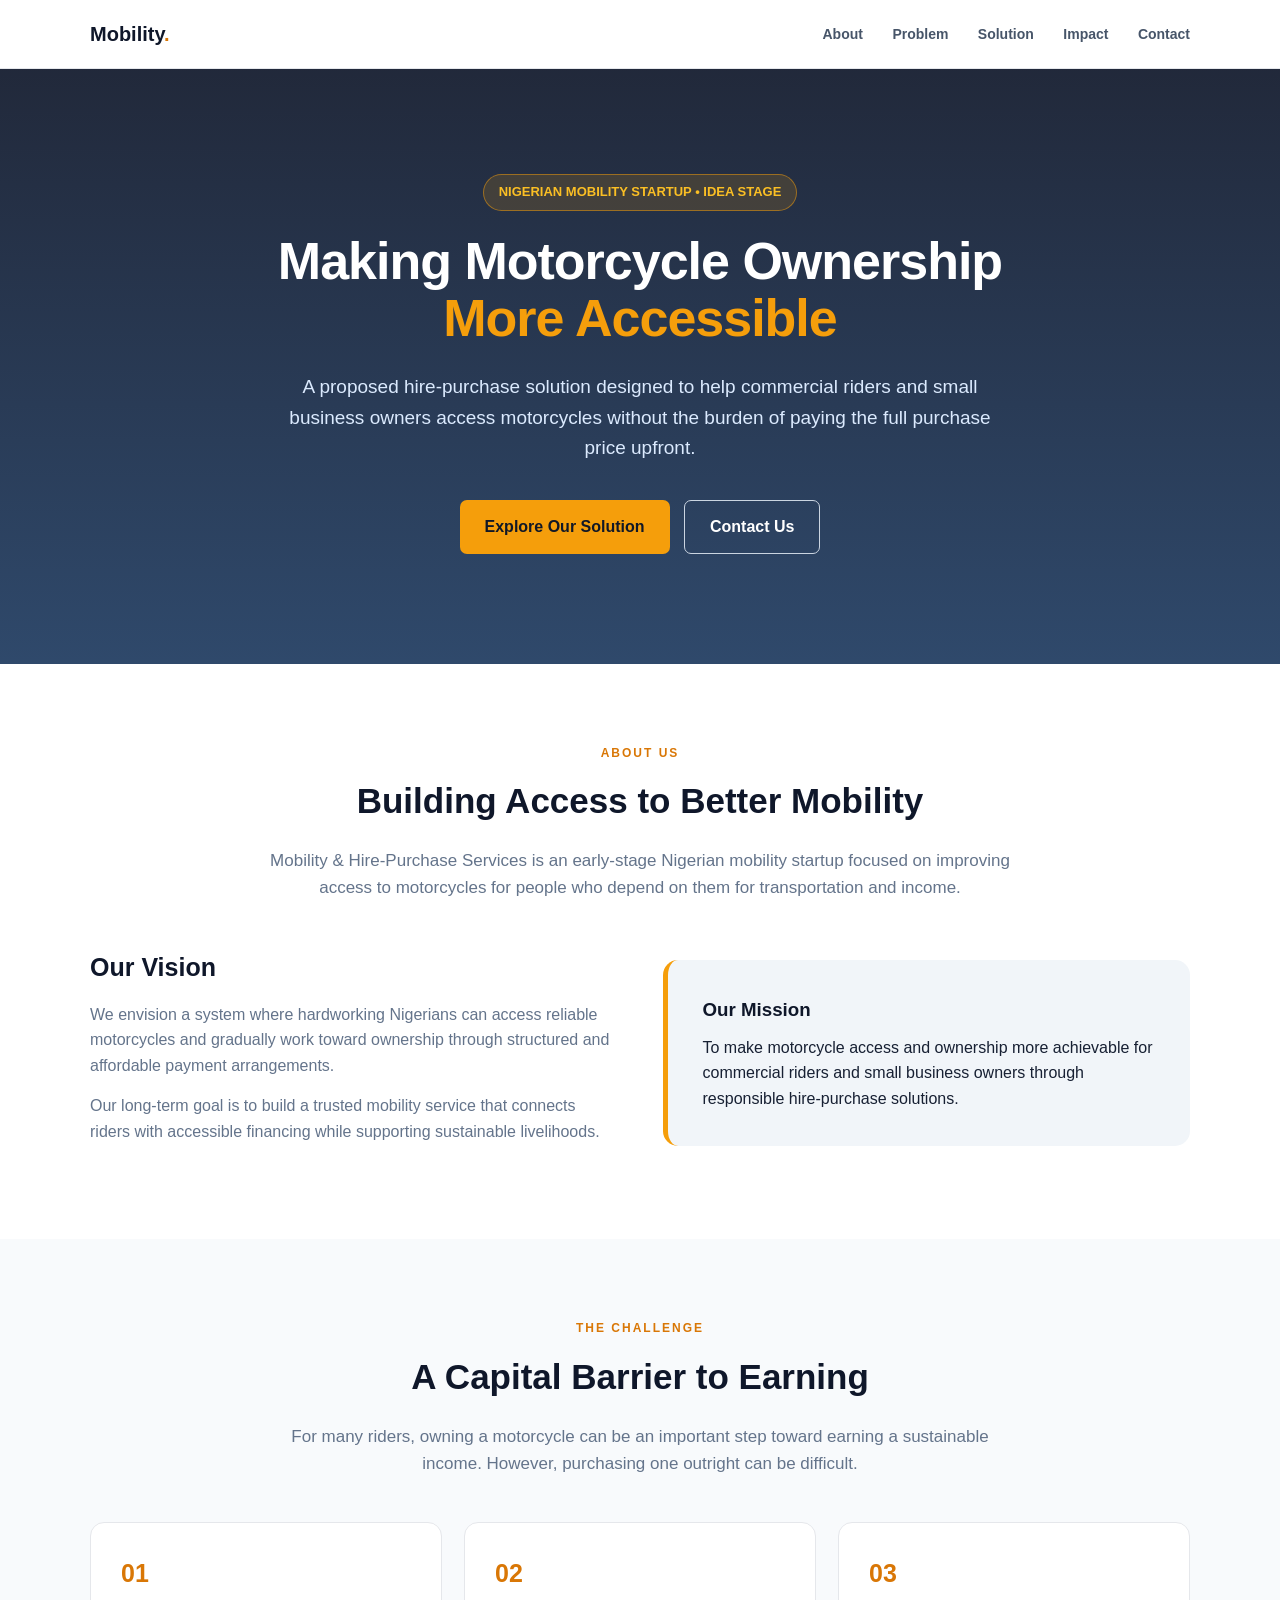
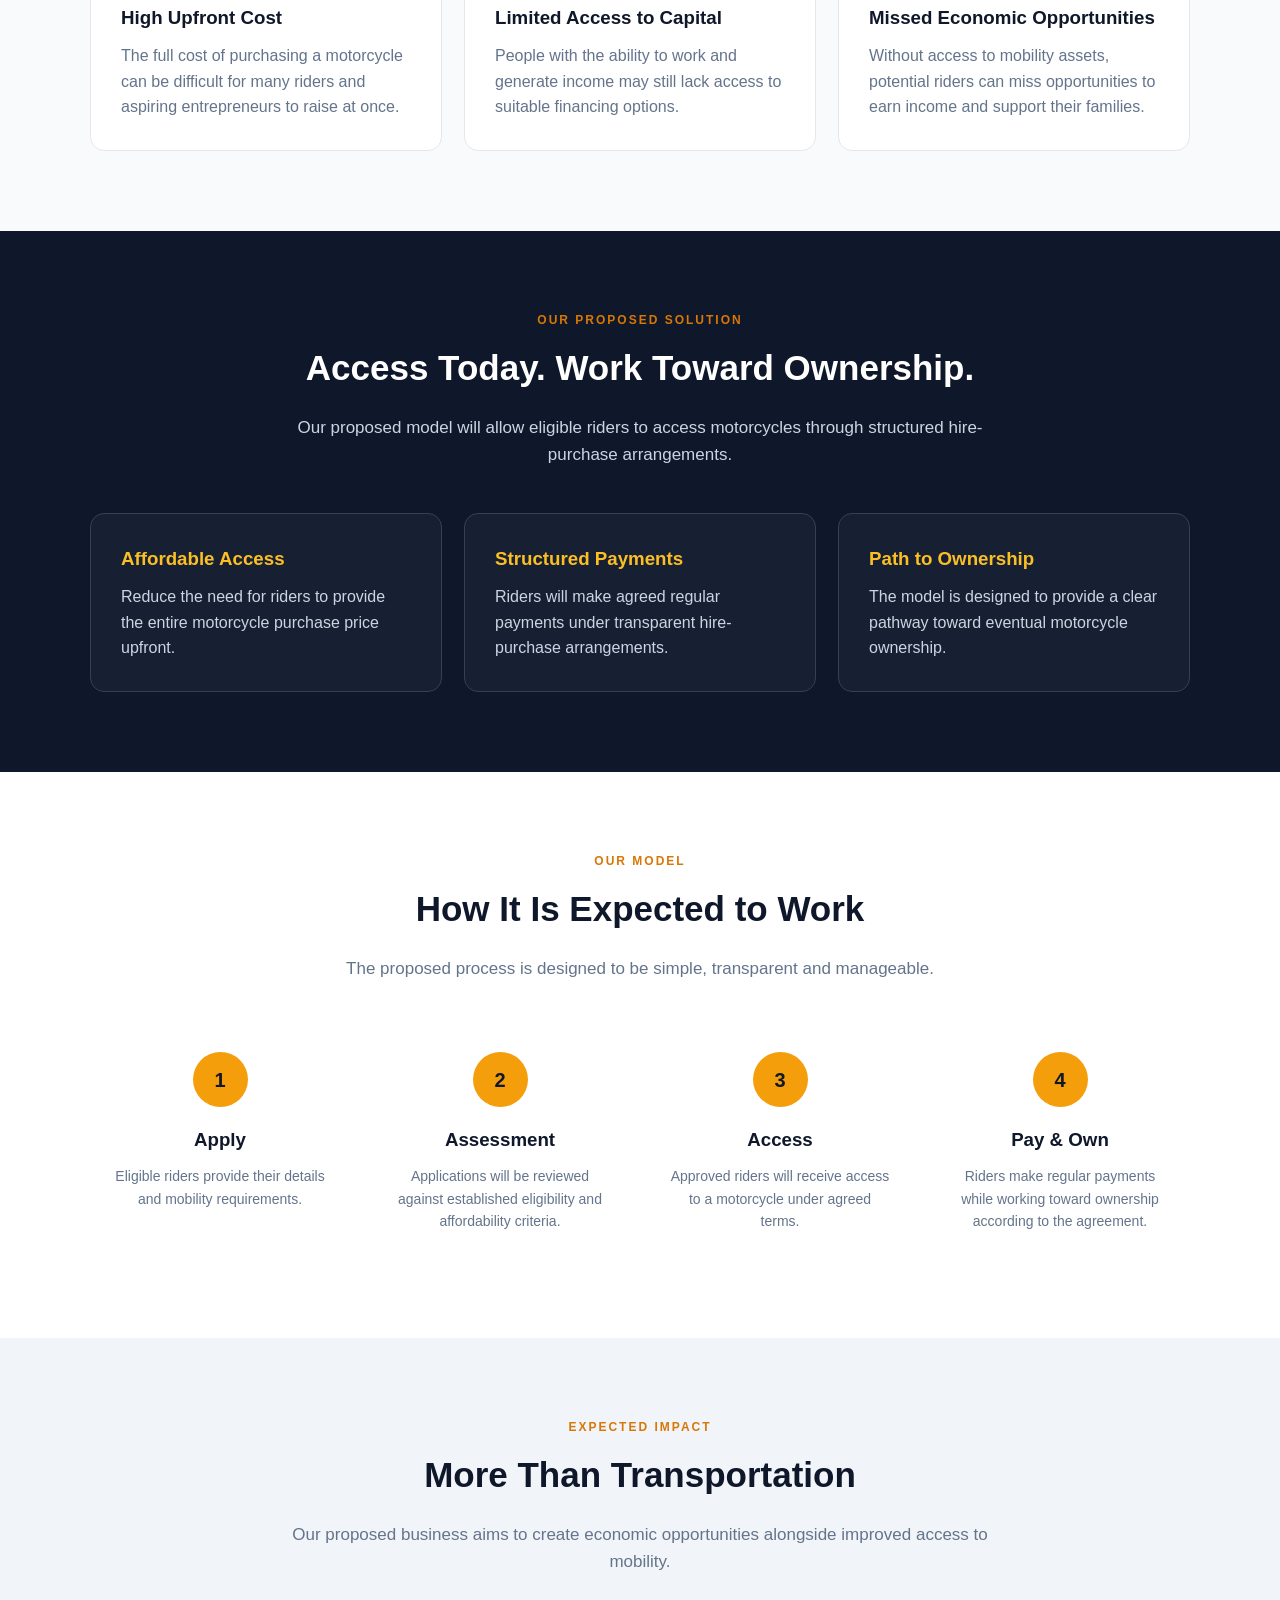
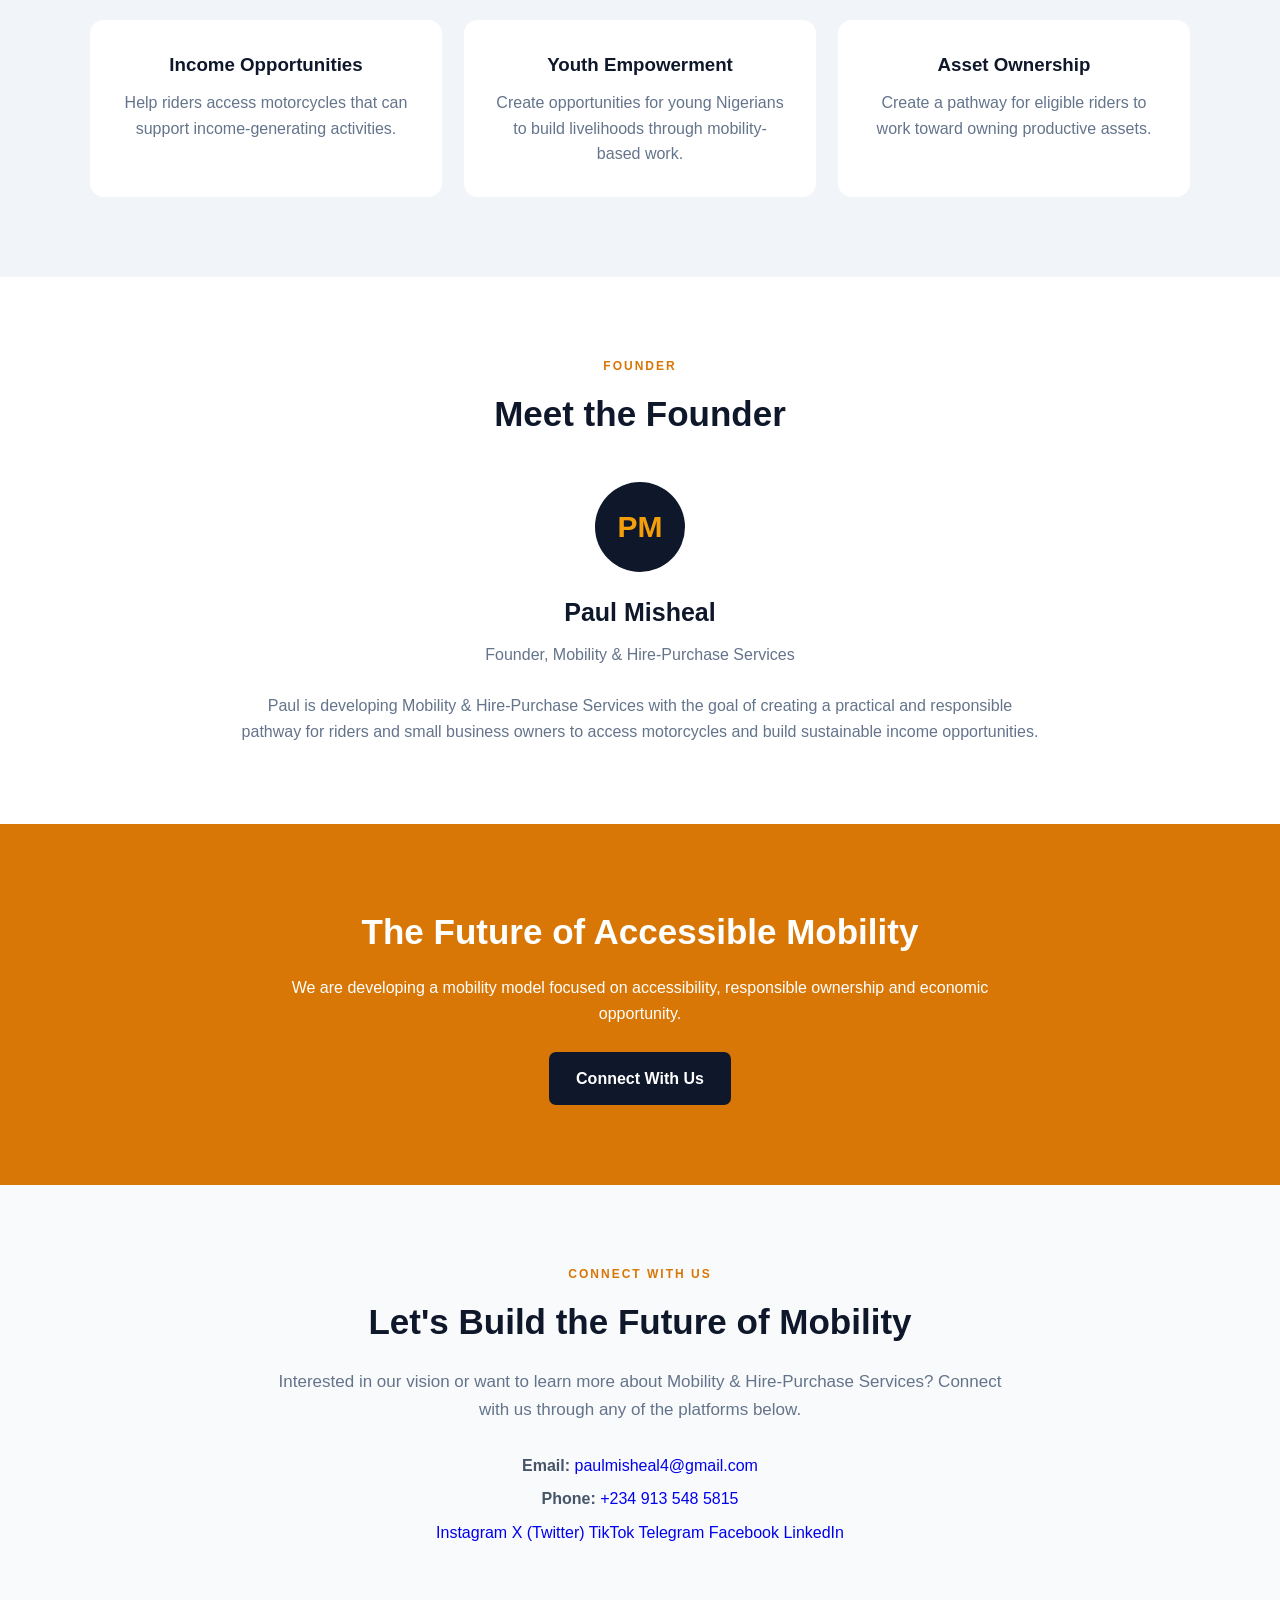
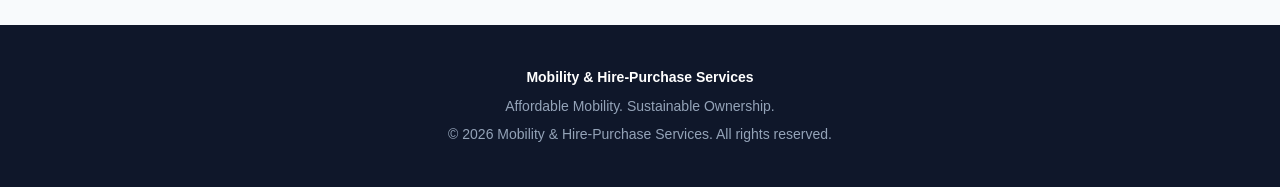
==== index.html @ c3b85601 "Add professional contact and social media section" ====
<!DOCTYPE html>
<html lang="en">
<head>
  <meta charset="UTF-8">
  <meta name="viewport" content="width=device-width, initial-scale=1.0">

  <title>Mobility & Hire-Purchase Services | Affordable Mobility</title>

  <meta
    name="description"
    content="Mobility & Hire-Purchase Services is a Nigerian mobility startup focused on making motorcycle ownership more accessible through flexible hire-purchase solutions."
  >

  <meta name="author" content="Paul Misheal">

  <style>
    * {
      margin: 0;
      padding: 0;
      box-sizing: border-box;
    }

    html {
      scroll-behavior: smooth;
    }

    body {
      font-family: Arial, Helvetica, sans-serif;
      line-height: 1.6;
      color: #172033;
      background: #f8fafc;
    }

    a {
      text-decoration: none;
    }

    /* =========================
       NAVIGATION
    ========================== */

    header {
      background: #ffffff;
      border-bottom: 1px solid #e5e7eb;
      position: sticky;
      top: 0;
      z-index: 1000;
    }

    .nav-container {
      max-width: 1150px;
      margin: auto;
      padding: 18px 25px;
      display: flex;
      justify-content: space-between;
      align-items: center;
    }

    .logo {
      font-size: 20px;
      font-weight: 800;
      color: #0f172a;
    }

    .logo span {
      color: #d97706;
    }

    nav a {
      margin-left: 25px;
      color: #475569;
      font-size: 14px;
      font-weight: 600;
    }

    nav a:hover {
      color: #d97706;
    }

    /* =========================
       HERO
    ========================== */

    .hero {
      background:
        linear-gradient(
          rgba(15, 23, 42, 0.92),
          rgba(30, 58, 95, 0.92)
        );

      color: white;
      padding: 105px 25px;
    }

    .hero-container {
      max-width: 1100px;
      margin: auto;
      text-align: center;
    }

    .badge {
      display: inline-block;
      background: rgba(245, 158, 11, 0.15);
      border: 1px solid rgba(245, 158, 11, 0.5);
      color: #fbbf24;
      padding: 7px 15px;
      border-radius: 30px;
      font-size: 13px;
      font-weight: 700;
      margin-bottom: 22px;
    }

    .hero h1 {
      font-size: 52px;
      line-height: 1.1;
      max-width: 850px;
      margin: auto;
      letter-spacing: -1px;
    }

    .hero h1 span {
      color: #f59e0b;
    }

    .hero p {
      max-width: 720px;
      margin: 25px auto;
      font-size: 19px;
      color: #dbeafe;
    }

    .hero-buttons {
      margin-top: 32px;
    }

    .primary-btn {
      display: inline-block;
      background: #f59e0b;
      color: #111827;
      padding: 14px 25px;
      border-radius: 7px;
      font-weight: 800;
      margin: 5px;
    }

    .secondary-btn {
      display: inline-block;
      border: 1px solid #cbd5e1;
      color: white;
      padding: 13px 25px;
      border-radius: 7px;
      font-weight: 700;
      margin: 5px;
    }

    .primary-btn:hover {
      background: #fbbf24;
    }

    .secondary-btn:hover {
      background: rgba(255,255,255,0.1);
    }

    /* =========================
       GENERAL SECTIONS
    ========================== */

    section {
      padding: 80px 25px;
    }

    .container {
      max-width: 1100px;
      margin: auto;
    }

    .section-label {
      text-align: center;
      color: #d97706;
      text-transform: uppercase;
      letter-spacing: 2px;
      font-size: 12px;
      font-weight: 800;
      margin-bottom: 10px;
    }

    .section-title {
      text-align: center;
      color: #0f172a;
      font-size: 35px;
      margin-bottom: 18px;
    }

    .section-intro {
      max-width: 750px;
      margin: auto;
      text-align: center;
      color: #64748b;
      font-size: 17px;
    }

    /* =========================
       ABOUT
    ========================== */

    .about {
      background: white;
    }

    .about-content {
      margin-top: 45px;
      display: grid;
      grid-template-columns: 1fr 1fr;
      gap: 45px;
      align-items: center;
    }

    .about-text h3 {
      font-size: 25px;
      margin-bottom: 15px;
      color: #0f172a;
    }

    .about-text p {
      color: #64748b;
      margin-bottom: 15px;
    }

    .about-box {
      background: #f1f5f9;
      padding: 35px;
      border-radius: 15px;
      border-left: 5px solid #f59e0b;
    }

    .about-box h3 {
      color: #0f172a;
      margin-bottom: 10px;
    }

    /* =========================
       PROBLEM
    ========================== */

    .problem {
      background: #f8fafc;
    }

    .problem-grid {
      margin-top: 45px;
      display: grid;
      grid-template-columns: repeat(3, 1fr);
      gap: 22px;
    }

    .problem-card {
      background: white;
      padding: 30px;
      border-radius: 14px;
      border: 1px solid #e5e7eb;
    }

    .problem-number {
      font-size: 25px;
      font-weight: 900;
      color: #d97706;
      margin-bottom: 10px;
    }

    .problem-card h3 {
      margin-bottom: 10px;
      color: #0f172a;
    }

    .problem-card p {
      color: #64748b;
    }

    /* =========================
       SOLUTION
    ========================== */

    .solution {
      background: #0f172a;
      color: white;
    }

    .solution .section-title {
      color: white;
    }

    .solution .section-intro {
      color: #cbd5e1;
    }

    .solution-grid {
      margin-top: 45px;
      display: grid;
      grid-template-columns: repeat(3, 1fr);
      gap: 22px;
    }

    .solution-card {
      padding: 30px;
      border: 1px solid #334155;
      border-radius: 14px;
      background: #172033;
    }

    .solution-card h3 {
      color: #fbbf24;
      margin-bottom: 10px;
    }

    .solution-card p {
      color: #cbd5e1;
    }

    /* =========================
       HOW IT WORKS
    ========================== */

    .steps {
      background: white;
    }

    .steps-grid {
      margin-top: 45px;
      display: grid;
      grid-template-columns: repeat(4, 1fr);
      gap: 20px;
    }

    .step {
      text-align: center;
      padding: 25px 18px;
    }

    .step-number {
      width: 55px;
      height: 55px;
      margin: auto auto 18px;
      border-radius: 50%;
      background: #f59e0b;
      color: #111827;
      display: flex;
      align-items: center;
      justify-content: center;
      font-weight: 900;
      font-size: 20px;
    }

    .step h3 {
      margin-bottom: 10px;
      color: #0f172a;
    }

    .step p {
      color: #64748b;
      font-size: 14px;
    }

    /* =========================
       IMPACT
    ========================== */

    .impact {
      background: #f1f5f9;
    }

    .impact-grid {
      margin-top: 45px;
      display: grid;
      grid-template-columns: repeat(3, 1fr);
      gap: 22px;
    }

    .impact-card {
      background: white;
      padding: 30px;
      border-radius: 14px;
      text-align: center;
    }

    .impact-card h3 {
      color: #0f172a;
      margin-bottom: 10px;
    }

    .impact-card p {
      color: #64748b;
    }

    /* =========================
       FOUNDER
    ========================== */

    .founder {
      background: white;
    }

    .founder-content {
      max-width: 800px;
      margin: 40px auto 0;
      text-align: center;
    }

    .founder-avatar {
      width: 90px;
      height: 90px;
      margin: auto auto 20px;
      border-radius: 50%;
      background: #0f172a;
      color: #f59e0b;
      display: flex;
      justify-content: center;
      align-items: center;
      font-size: 30px;
      font-weight: 900;
    }

    .founder-content h3 {
      font-size: 25px;
      color: #0f172a;
      margin-bottom: 10px;
    }

    .founder-content p {
      color: #64748b;
    }

    /* =========================
       CALL TO ACTION
    ========================== */

    .cta {
      background: #d97706;
      color: white;
      text-align: center;
    }

    .cta h2 {
      font-size: 35px;
      margin-bottom: 15px;
    }

    .cta p {
      max-width: 700px;
      margin: auto auto 25px;
    }

    .cta-btn {
      display: inline-block;
      background: #0f172a;
      color: white;
      padding: 14px 27px;
      border-radius: 7px;
      font-weight: 800;
    }

    /* =========================
       CONTACT
    ========================== */

    .contact {
      background: #f8fafc;
      text-align: center;
    }

    .contact-info {
      margin-top: 30px;
      color: #475569;
    }

    .contact-info p {
      margin: 8px;
    }

    /* =========================
       FOOTER
    ========================== */

    footer {
      background: #0f172a;
      color: #94a3b8;
      padding: 35px 25px;
      text-align: center;
    }

    footer strong {
      color: white;
    }

    footer p {
      margin: 6px;
      font-size: 14px;
    }

    /* =========================
       MOBILE
    ========================== */

    @media (max-width: 800px) {

      nav {
        display: none;
      }

      .hero h1 {
        font-size: 38px;
      }

      .about-content {
        grid-template-columns: 1fr;
      }

      .problem-grid,
      .solution-grid,
      .impact-grid {
        grid-template-columns: 1fr;
      }

      .steps-grid {
        grid-template-columns: 1fr 1fr;
      }

      .section-title {
        font-size: 29px;
      }
    }

    @media (max-width: 500px) {

      .hero {
        padding: 75px 20px;
      }

      .hero h1 {
        font-size: 32px;
      }

      .hero p {
        font-size: 16px;
      }

      .steps-grid {
        grid-template-columns: 1fr;
      }

      section {
        padding: 60px 20px;
      }
    }
  </style>
</head>

<body>

  <!-- NAVIGATION -->

  <header>
    <div class="nav-container">

      <div class="logo">
        Mobility<span>.</span>
      </div>

      <nav>
        <a href="#about">About</a>
        <a href="#problem">Problem</a>
        <a href="#solution">Solution</a>
        <a href="#impact">Impact</a>
        <a href="#contact">Contact</a>
      </nav>

    </div>
  </header>


  <!-- HERO -->

  <section class="hero">

    <div class="hero-container">

      <div class="badge">
        NIGERIAN MOBILITY STARTUP • IDEA STAGE
      </div>

      <h1>
        Making Motorcycle Ownership
        <span>More Accessible</span>
      </h1>

      <p>
        A proposed hire-purchase solution designed to help
        commercial riders and small business owners access
        motorcycles without the burden of paying the full
        purchase price upfront.
      </p>

      <div class="hero-buttons">

        <a href="#solution" class="primary-btn">
          Explore Our Solution
        </a>

        <a href="#contact" class="secondary-btn">
          Contact Us
        </a>

      </div>

    </div>

  </section>


  <!-- ABOUT -->

  <section class="about" id="about">

    <div class="container">

      <div class="section-label">
        About Us
      </div>

      <h2 class="section-title">
        Building Access to Better Mobility
      </h2>

      <p class="section-intro">
        Mobility & Hire-Purchase Services is an early-stage
        Nigerian mobility startup focused on improving access
        to motorcycles for people who depend on them for
        transportation and income.
      </p>


      <div class="about-content">

        <div class="about-text">

          <h3>
            Our Vision
          </h3>

          <p>
            We envision a system where hardworking Nigerians
            can access reliable motorcycles and gradually work
            toward ownership through structured and affordable
            payment arrangements.
          </p>

          <p>
            Our long-term goal is to build a trusted mobility
            service that connects riders with accessible
            financing while supporting sustainable livelihoods.
          </p>

        </div>


        <div class="about-box">

          <h3>
            Our Mission
          </h3>

          <p>
            To make motorcycle access and ownership more
            achievable for commercial riders and small
            business owners through responsible hire-purchase
            solutions.
          </p>

        </div>

      </div>

    </div>

  </section>


  <!-- PROBLEM -->

  <section class="problem" id="problem">

    <div class="container">

      <div class="section-label">
        The Challenge
      </div>

      <h2 class="section-title">
        A Capital Barrier to Earning
      </h2>

      <p class="section-intro">
        For many riders, owning a motorcycle can be an important
        step toward earning a sustainable income. However,
        purchasing one outright can be difficult.
      </p>


      <div class="problem-grid">

        <div class="problem-card">

          <div class="problem-number">
            01
          </div>

          <h3>
            High Upfront Cost
          </h3>

          <p>
            The full cost of purchasing a motorcycle can be
            difficult for many riders and aspiring entrepreneurs
            to raise at once.
          </p>

        </div>


        <div class="problem-card">

          <div class="problem-number">
            02
          </div>

          <h3>
            Limited Access to Capital
          </h3>

          <p>
            People with the ability to work and generate income
            may still lack access to suitable financing options.
          </p>

        </div>


        <div class="problem-card">

          <div class="problem-number">
            03
          </div>

          <h3>
            Missed Economic Opportunities
          </h3>

          <p>
            Without access to mobility assets, potential riders
            can miss opportunities to earn income and support
            their families.
          </p>

        </div>

      </div>

    </div>

  </section>


  <!-- SOLUTION -->

  <section class="solution" id="solution">

    <div class="container">

      <div class="section-label">
        Our Proposed Solution
      </div>

      <h2 class="section-title">
        Access Today. Work Toward Ownership.
      </h2>

      <p class="section-intro">
        Our proposed model will allow eligible riders to access
        motorcycles through structured hire-purchase arrangements.
      </p>


      <div class="solution-grid">

        <div class="solution-card">

          <h3>
            Affordable Access
          </h3>

          <p>
            Reduce the need for riders to provide the entire
            motorcycle purchase price upfront.
          </p>

        </div>


        <div class="solution-card">

          <h3>
            Structured Payments
          </h3>

          <p>
            Riders will make agreed regular payments under
            transparent hire-purchase arrangements.
          </p>

        </div>


        <div class="solution-card">

          <h3>
            Path to Ownership
          </h3>

          <p>
            The model is designed to provide a clear pathway
            toward eventual motorcycle ownership.
          </p>

        </div>

      </div>

    </div>

  </section>


  <!-- HOW IT WORKS -->

  <section class="steps">

    <div class="container">

      <div class="section-label">
        Our Model
      </div>

      <h2 class="section-title">
        How It Is Expected to Work
      </h2>

      <p class="section-intro">
        The proposed process is designed to be simple,
        transparent and manageable.
      </p>


      <div class="steps-grid">

        <div class="step">

          <div class="step-number">
            1
          </div>

          <h3>
            Apply
          </h3>

          <p>
            Eligible riders provide their details and
            mobility requirements.
          </p>

        </div>


        <div class="step">

          <div class="step-number">
            2
          </div>

          <h3>
            Assessment
          </h3>

          <p>
            Applications will be reviewed against established
            eligibility and affordability criteria.
          </p>

        </div>


        <div class="step">

          <div class="step-number">
            3
          </div>

          <h3>
            Access
          </h3>

          <p>
            Approved riders will receive access to a motorcycle
            under agreed terms.
          </p>

        </div>


        <div class="step">

          <div class="step-number">
            4
          </div>

          <h3>
            Pay & Own
          </h3>

          <p>
            Riders make regular payments while working toward
            ownership according to the agreement.
          </p>

        </div>

      </div>

    </div>

  </section>


  <!-- IMPACT -->

  <section class="impact">

    <div class="container">

      <div class="section-label">
        Expected Impact
      </div>

      <h2 class="section-title">
        More Than Transportation
      </h2>

      <p class="section-intro">
        Our proposed business aims to create economic opportunities
        alongside improved access to mobility.
      </p>


      <div class="impact-grid">

        <div class="impact-card">

          <h3>
            Income Opportunities
          </h3>

          <p>
            Help riders access motorcycles that can support
            income-generating activities.
          </p>

        </div>


        <div class="impact-card">

          <h3>
            Youth Empowerment
          </h3>

          <p>
            Create opportunities for young Nigerians to build
            livelihoods through mobility-based work.
          </p>

        </div>


        <div class="impact-card">

          <h3>
            Asset Ownership
          </h3>

          <p>
            Create a pathway for eligible riders to work
            toward owning productive assets.
          </p>

        </div>

      </div>

    </div>

  </section>


  <!-- FOUNDER -->

  <section class="founder">

    <div class="container">

      <div class="section-label">
        Founder
      </div>

      <h2 class="section-title">
        Meet the Founder
      </h2>


      <div class="founder-content">

        <div class="founder-avatar">
          PM
        </div>

        <h3>
          Paul Misheal
        </h3>

        <p>
          Founder, Mobility & Hire-Purchase Services
        </p>

        <br>

        <p>
          Paul is developing Mobility & Hire-Purchase Services
          with the goal of creating a practical and responsible
          pathway for riders and small business owners to access
          motorcycles and build sustainable income opportunities.
        </p>

      </div>

    </div>

  </section>


  <!-- CALL TO ACTION -->

  <section class="cta">

    <div class="container">

      <h2>
        The Future of Accessible Mobility
      </h2>

      <p>
        We are developing a mobility model focused on
        accessibility, responsible ownership and economic
        opportunity.
      </p>

      <a href="#contact" class="cta-btn">
        Connect With Us
      </a>

    </div>

  </section>


 <!-- CONTACT & SOCIAL MEDIA -->

<section class="contact" id="contact">

  <div class="container">

    <div class="section-label">
      Connect With Us
    </div>

    <h2 class="section-title">
      Let's Build the Future of Mobility
    </h2>

    <p class="section-intro">
      Interested in our vision or want to learn more about
      Mobility & Hire-Purchase Services? Connect with us
      through any of the platforms below.
    </p>

    <div class="contact-info">

      <p>
        <strong>Email:</strong>
        <a href="mailto:paulmisheal4@gmail.com">
          paulmisheal4@gmail.com
        </a>
      </p>

      <p>
        <strong>Phone:</strong>
        <a href="tel:+2349135485815">
          +234 913 548 5815
        </a>
      </p>

    </div>


    <!-- SOCIAL MEDIA -->

    <div class="social-links">

      <a
        href="https://www.instagram.com/ikwobemisheal/"
        target="_blank"
        rel="noopener"
        class="social-btn"
      >
        Instagram
      </a>


      <a
        href="https://x.com/misheal2211"
        target="_blank"
        rel="noopener"
        class="social-btn"
      >
        X (Twitter)
      </a>


      <a
        href="https://vm.tiktok.com/ZS9Bh6BGscT4U-JbQB0/"
        target="_blank"
        rel="noopener"
        class="social-btn"
      >
        TikTok
      </a>


      <a
        href="https://web.telegram.org/a/#-1001242564543"
        target="_blank"
        rel="noopener"
        class="social-btn"
      >
        Telegram
      </a>


      <a
        href="https://web.facebook.com/"
        target="_blank"
        rel="noopener"
        class="social-btn"
      >
        Facebook
      </a>


      <a
        href="https://www.linkedin.com/feed/"
        target="_blank"
        rel="noopener"
        class="social-btn"
      >
        LinkedIn
      </a>

    </div>

  </div>

</section>

  <!-- FOOTER -->

  <footer>

    <p>
      <strong>Mobility & Hire-Purchase Services</strong>
    </p>

    <p>
      Affordable Mobility. Sustainable Ownership.
    </p>

    <p>
      © 2026 Mobility & Hire-Purchase Services. All rights reserved.
    </p>

  </footer>

</body>
</html>
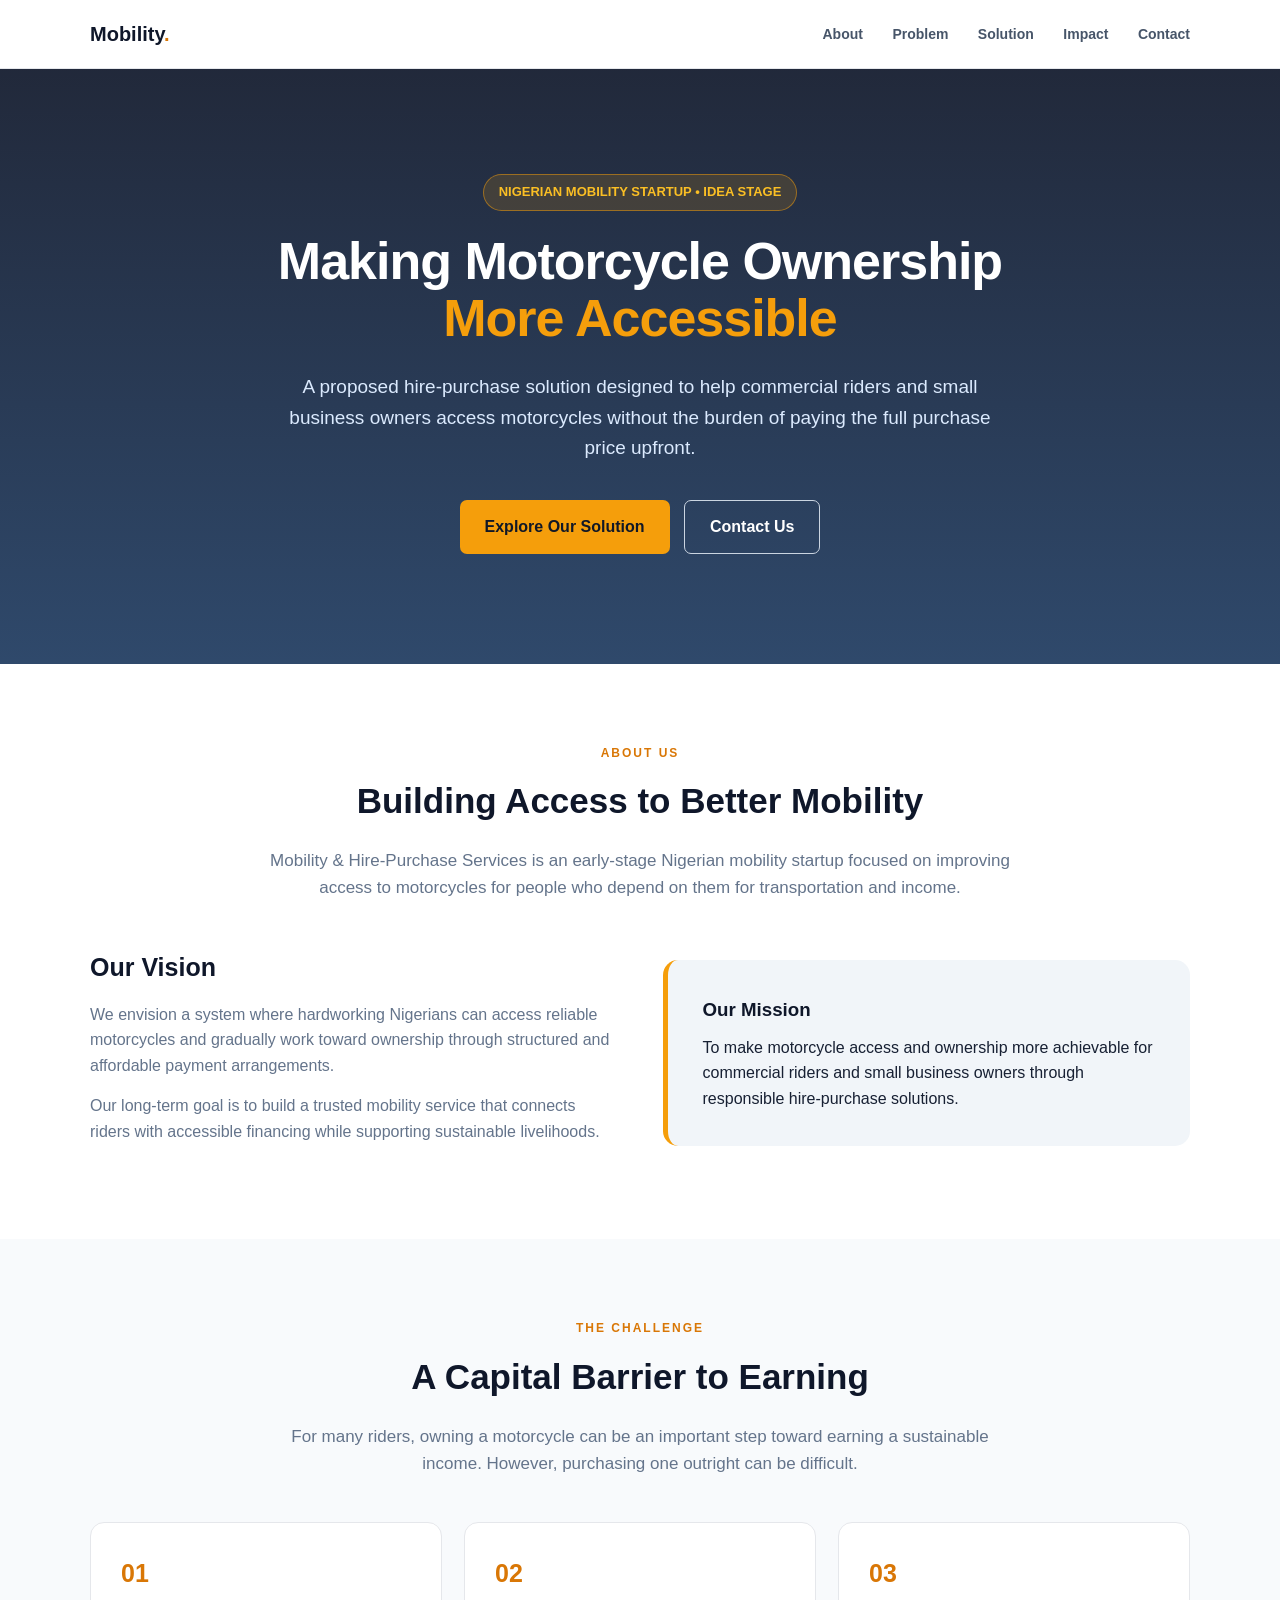
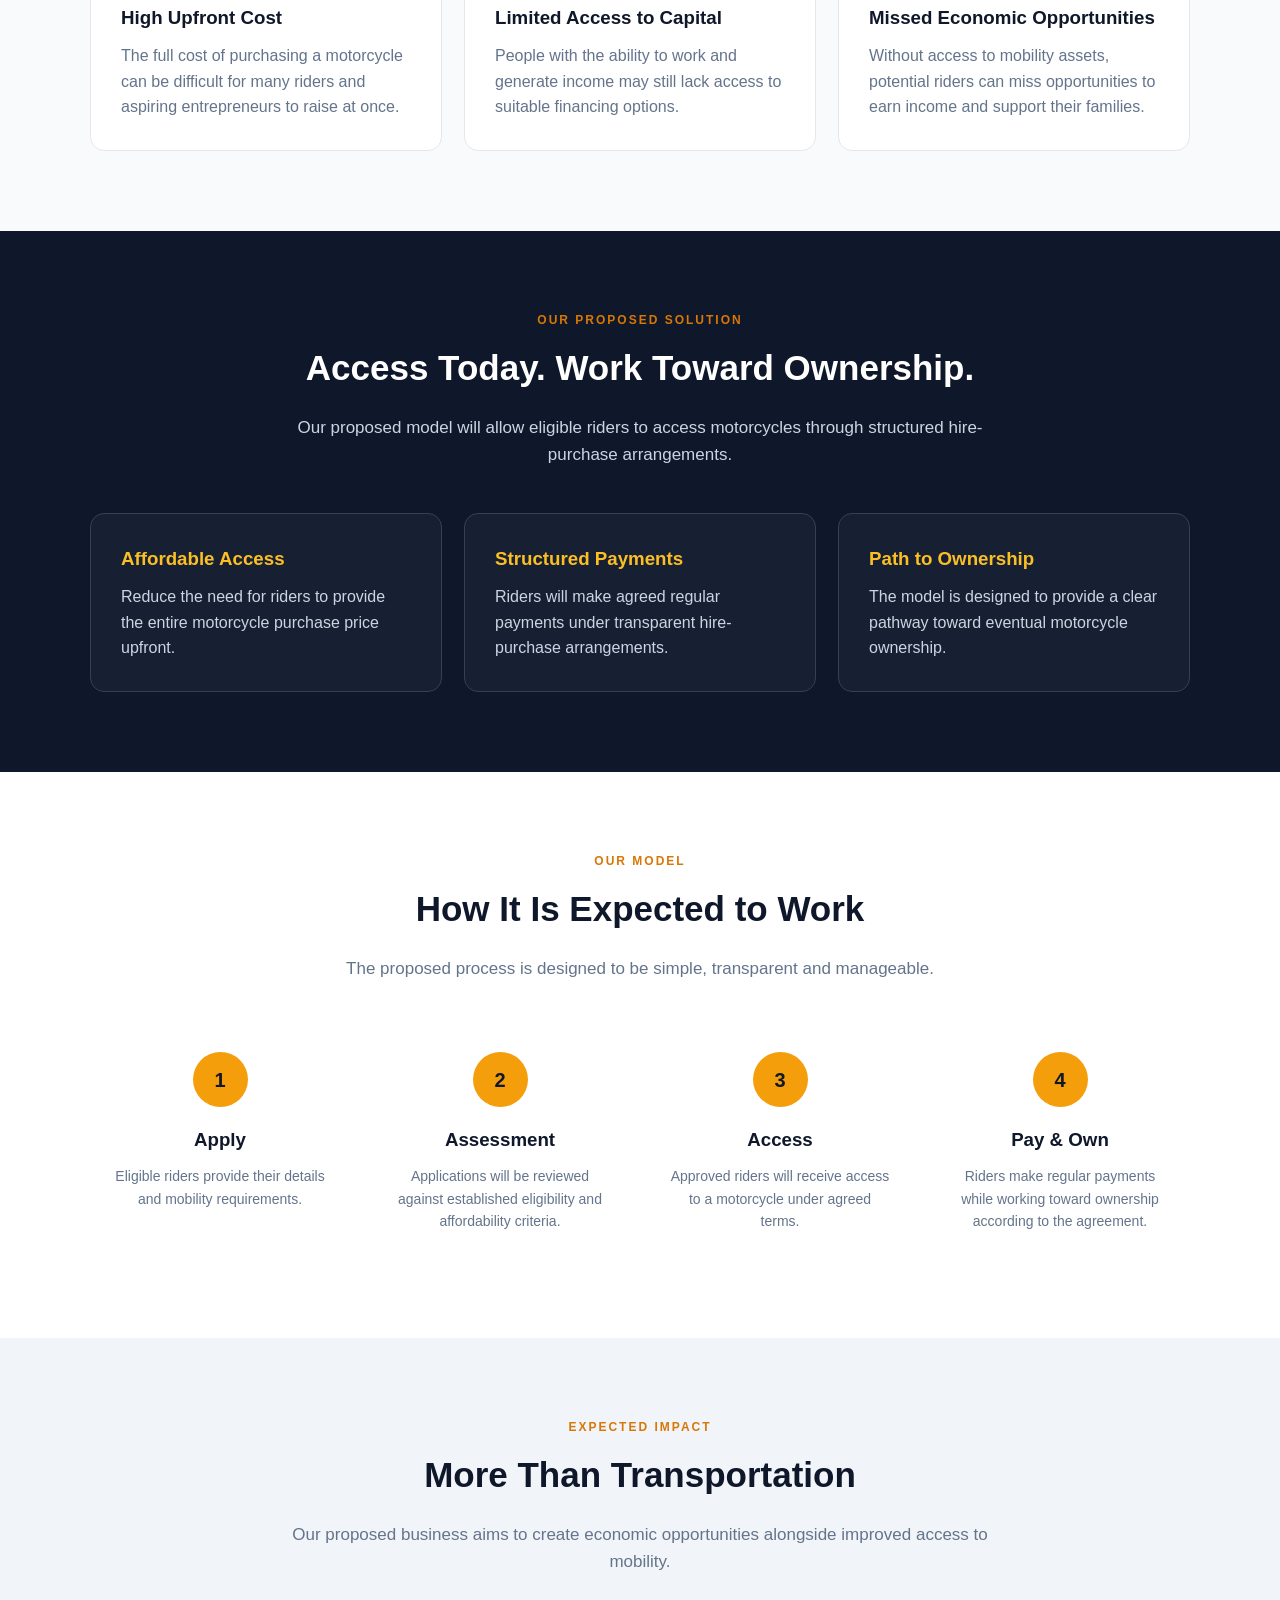
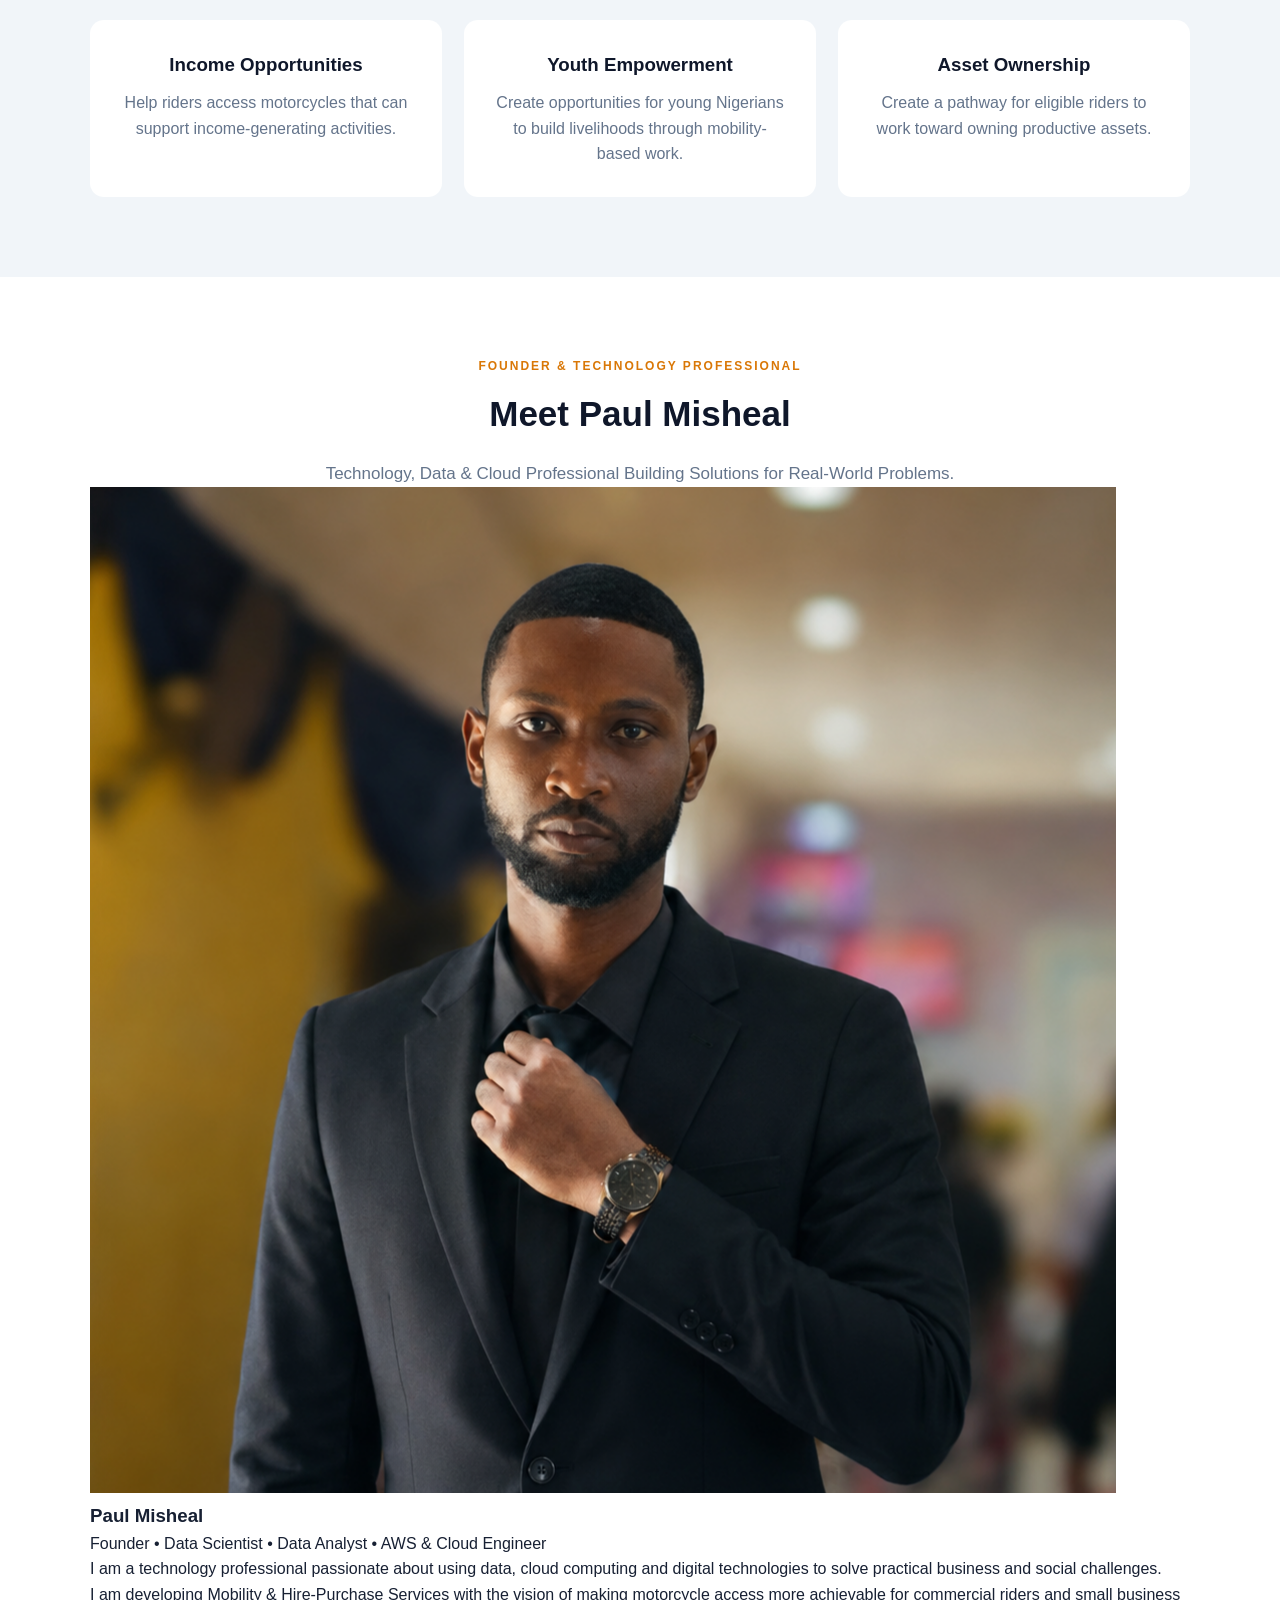
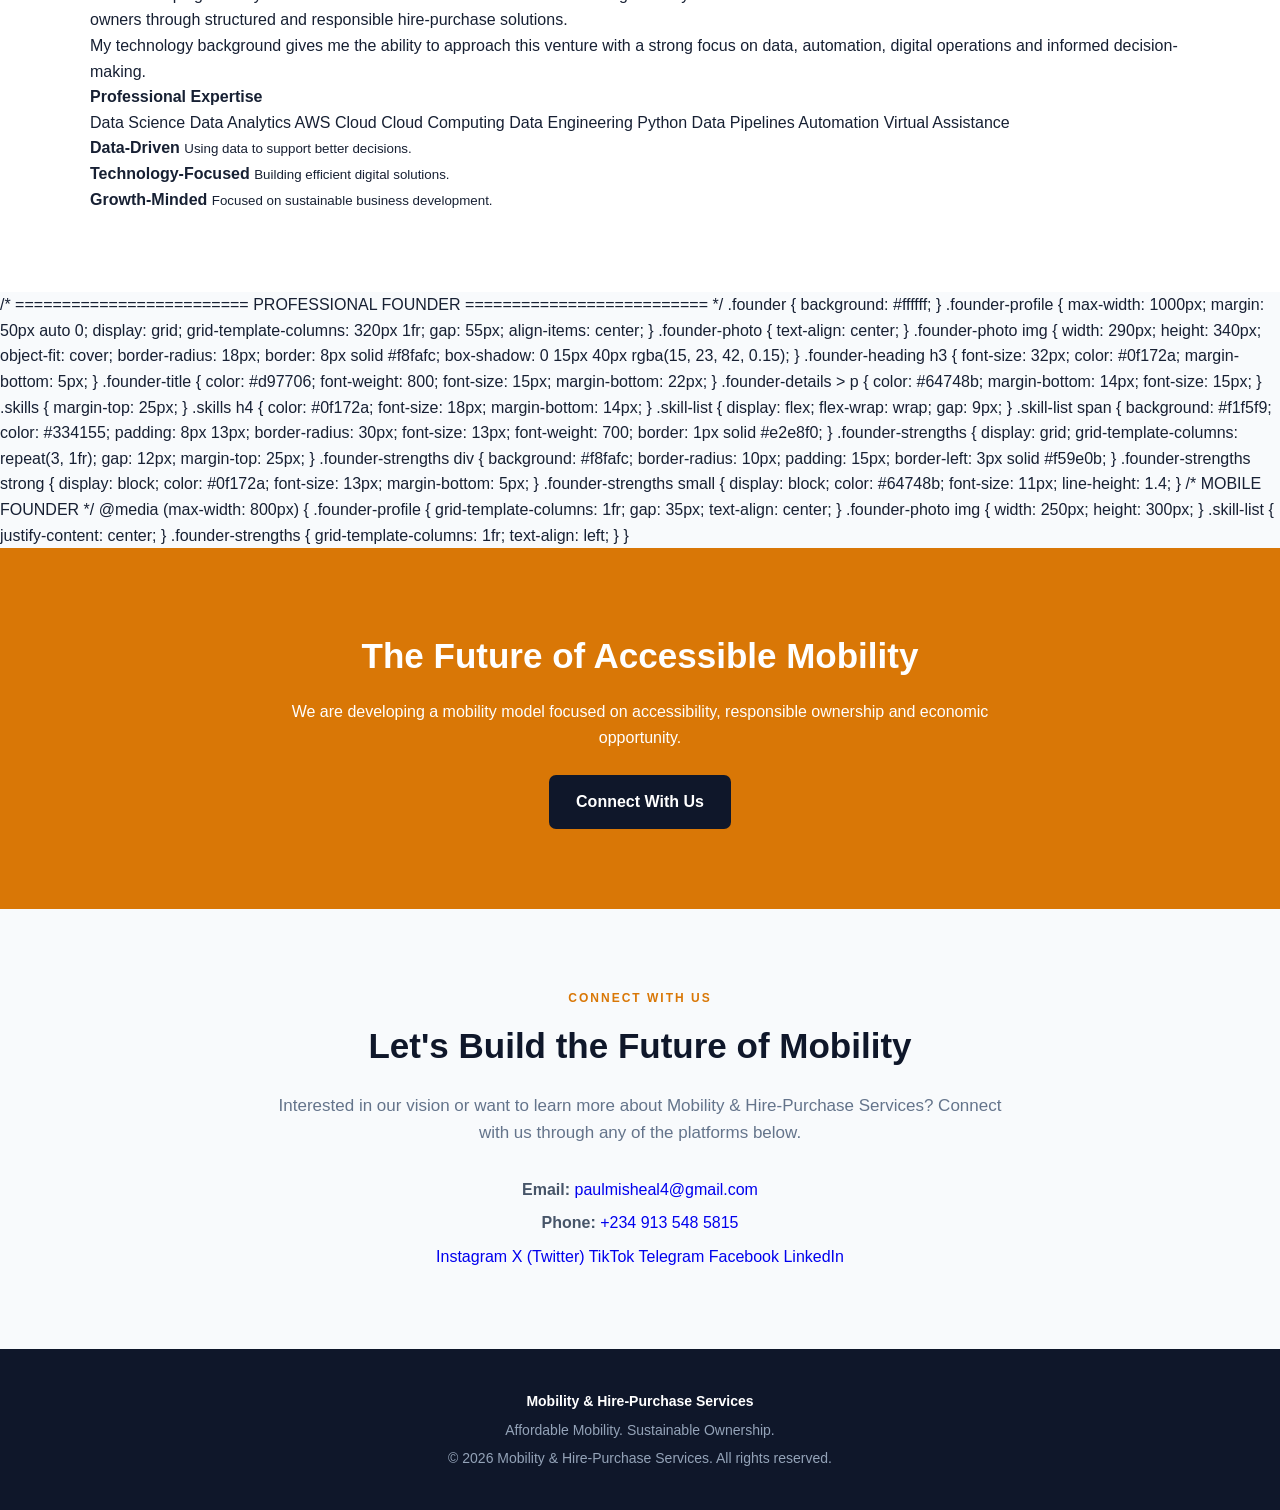
==== commit e0769156: "Create professional founder profile" ====
--- a/index.html
+++ b/index.html
@@ -1008,52 +1008,269 @@
 
   </section>
 
-
-  <!-- FOUNDER -->
-
-  <section class="founder">
-
-    <div class="container">
-
-      <div class="section-label">
-        Founder
+<!-- FOUNDER -->
+
+<section class="founder">
+
+  <div class="container">
+
+    <div class="section-label">
+      FOUNDER & TECHNOLOGY PROFESSIONAL
+    </div>
+
+    <h2 class="section-title">
+      Meet Paul Misheal
+    </h2>
+
+    <p class="section-intro">
+      Technology, Data & Cloud Professional Building Solutions
+      for Real-World Problems.
+    </p>
+
+
+    <div class="founder-profile">
+
+      <!-- FOUNDER PHOTO -->
+
+      <div class="founder-photo">
+
+        <img
+          src="paul-misheal.jpg.png"
+          alt="Paul Misheal - Founder of Mobility & Hire-Purchase Services"
+        >
+
       </div>
 
-      <h2 class="section-title">
-        Meet the Founder
-      </h2>
-
-
-      <div class="founder-content">
-
-        <div class="founder-avatar">
-          PM
-        </div>
-
-        <h3>
-          Paul Misheal
-        </h3>
+
+      <!-- FOUNDER INFORMATION -->
+
+      <div class="founder-details">
+
+        <div class="founder-heading">
+
+          <h3>
+            Paul Misheal
+          </h3>
+
+          <p class="founder-title">
+            Founder • Data Scientist • Data Analyst • AWS & Cloud Engineer
+          </p>
+
+        </div>
+
 
         <p>
-          Founder, Mobility & Hire-Purchase Services
+          I am a technology professional passionate about using
+          data, cloud computing and digital technologies to solve
+          practical business and social challenges.
         </p>
 
-        <br>
-
         <p>
-          Paul is developing Mobility & Hire-Purchase Services
-          with the goal of creating a practical and responsible
-          pathway for riders and small business owners to access
-          motorcycles and build sustainable income opportunities.
+          I am developing Mobility & Hire-Purchase Services with
+          the vision of making motorcycle access more achievable
+          for commercial riders and small business owners through
+          structured and responsible hire-purchase solutions.
         </p>
 
+        <p>
+          My technology background gives me the ability to approach
+          this venture with a strong focus on data, automation,
+          digital operations and informed decision-making.
+        </p>
+
+
+        <!-- PROFESSIONAL SKILLS -->
+
+        <div class="skills">
+
+          <h4>
+            Professional Expertise
+          </h4>
+
+          <div class="skill-list">
+
+            <span>Data Science</span>
+
+            <span>Data Analytics</span>
+
+            <span>AWS Cloud</span>
+
+            <span>Cloud Computing</span>
+
+            <span>Data Engineering</span>
+
+            <span>Python</span>
+
+            <span>Data Pipelines</span>
+
+            <span>Automation</span>
+
+            <span>Virtual Assistance</span>
+
+          </div>
+
+        </div>
+
+
+        <!-- FOUNDER STRENGTHS -->
+
+        <div class="founder-strengths">
+
+          <div>
+            <strong>Data-Driven</strong>
+            <small>Using data to support better decisions.</small>
+          </div>
+
+          <div>
+            <strong>Technology-Focused</strong>
+            <small>Building efficient digital solutions.</small>
+          </div>
+
+          <div>
+            <strong>Growth-Minded</strong>
+            <small>Focused on sustainable business development.</small>
+          </div>
+
+        </div>
+
       </div>
 
     </div>
 
-  </section>
-
-
+  </div>
+
+</section>
+
+/* =========================
+   PROFESSIONAL FOUNDER
+========================== */
+
+.founder {
+  background: #ffffff;
+}
+
+.founder-profile {
+  max-width: 1000px;
+  margin: 50px auto 0;
+  display: grid;
+  grid-template-columns: 320px 1fr;
+  gap: 55px;
+  align-items: center;
+}
+
+.founder-photo {
+  text-align: center;
+}
+
+.founder-photo img {
+  width: 290px;
+  height: 340px;
+  object-fit: cover;
+  border-radius: 18px;
+  border: 8px solid #f8fafc;
+  box-shadow: 0 15px 40px rgba(15, 23, 42, 0.15);
+}
+
+.founder-heading h3 {
+  font-size: 32px;
+  color: #0f172a;
+  margin-bottom: 5px;
+}
+
+.founder-title {
+  color: #d97706;
+  font-weight: 800;
+  font-size: 15px;
+  margin-bottom: 22px;
+}
+
+.founder-details > p {
+  color: #64748b;
+  margin-bottom: 14px;
+  font-size: 15px;
+}
+
+.skills {
+  margin-top: 25px;
+}
+
+.skills h4 {
+  color: #0f172a;
+  font-size: 18px;
+  margin-bottom: 14px;
+}
+
+.skill-list {
+  display: flex;
+  flex-wrap: wrap;
+  gap: 9px;
+}
+
+.skill-list span {
+  background: #f1f5f9;
+  color: #334155;
+  padding: 8px 13px;
+  border-radius: 30px;
+  font-size: 13px;
+  font-weight: 700;
+  border: 1px solid #e2e8f0;
+}
+
+.founder-strengths {
+  display: grid;
+  grid-template-columns: repeat(3, 1fr);
+  gap: 12px;
+  margin-top: 25px;
+}
+
+.founder-strengths div {
+  background: #f8fafc;
+  border-radius: 10px;
+  padding: 15px;
+  border-left: 3px solid #f59e0b;
+}
+
+.founder-strengths strong {
+  display: block;
+  color: #0f172a;
+  font-size: 13px;
+  margin-bottom: 5px;
+}
+
+.founder-strengths small {
+  display: block;
+  color: #64748b;
+  font-size: 11px;
+  line-height: 1.4;
+}
+
+
+/* MOBILE FOUNDER */
+
+@media (max-width: 800px) {
+
+  .founder-profile {
+    grid-template-columns: 1fr;
+    gap: 35px;
+    text-align: center;
+  }
+
+  .founder-photo img {
+    width: 250px;
+    height: 300px;
+  }
+
+  .skill-list {
+    justify-content: center;
+  }
+
+  .founder-strengths {
+    grid-template-columns: 1fr;
+    text-align: left;
+  }
+
+}
+  
   <!-- CALL TO ACTION -->
 
   <section class="cta">
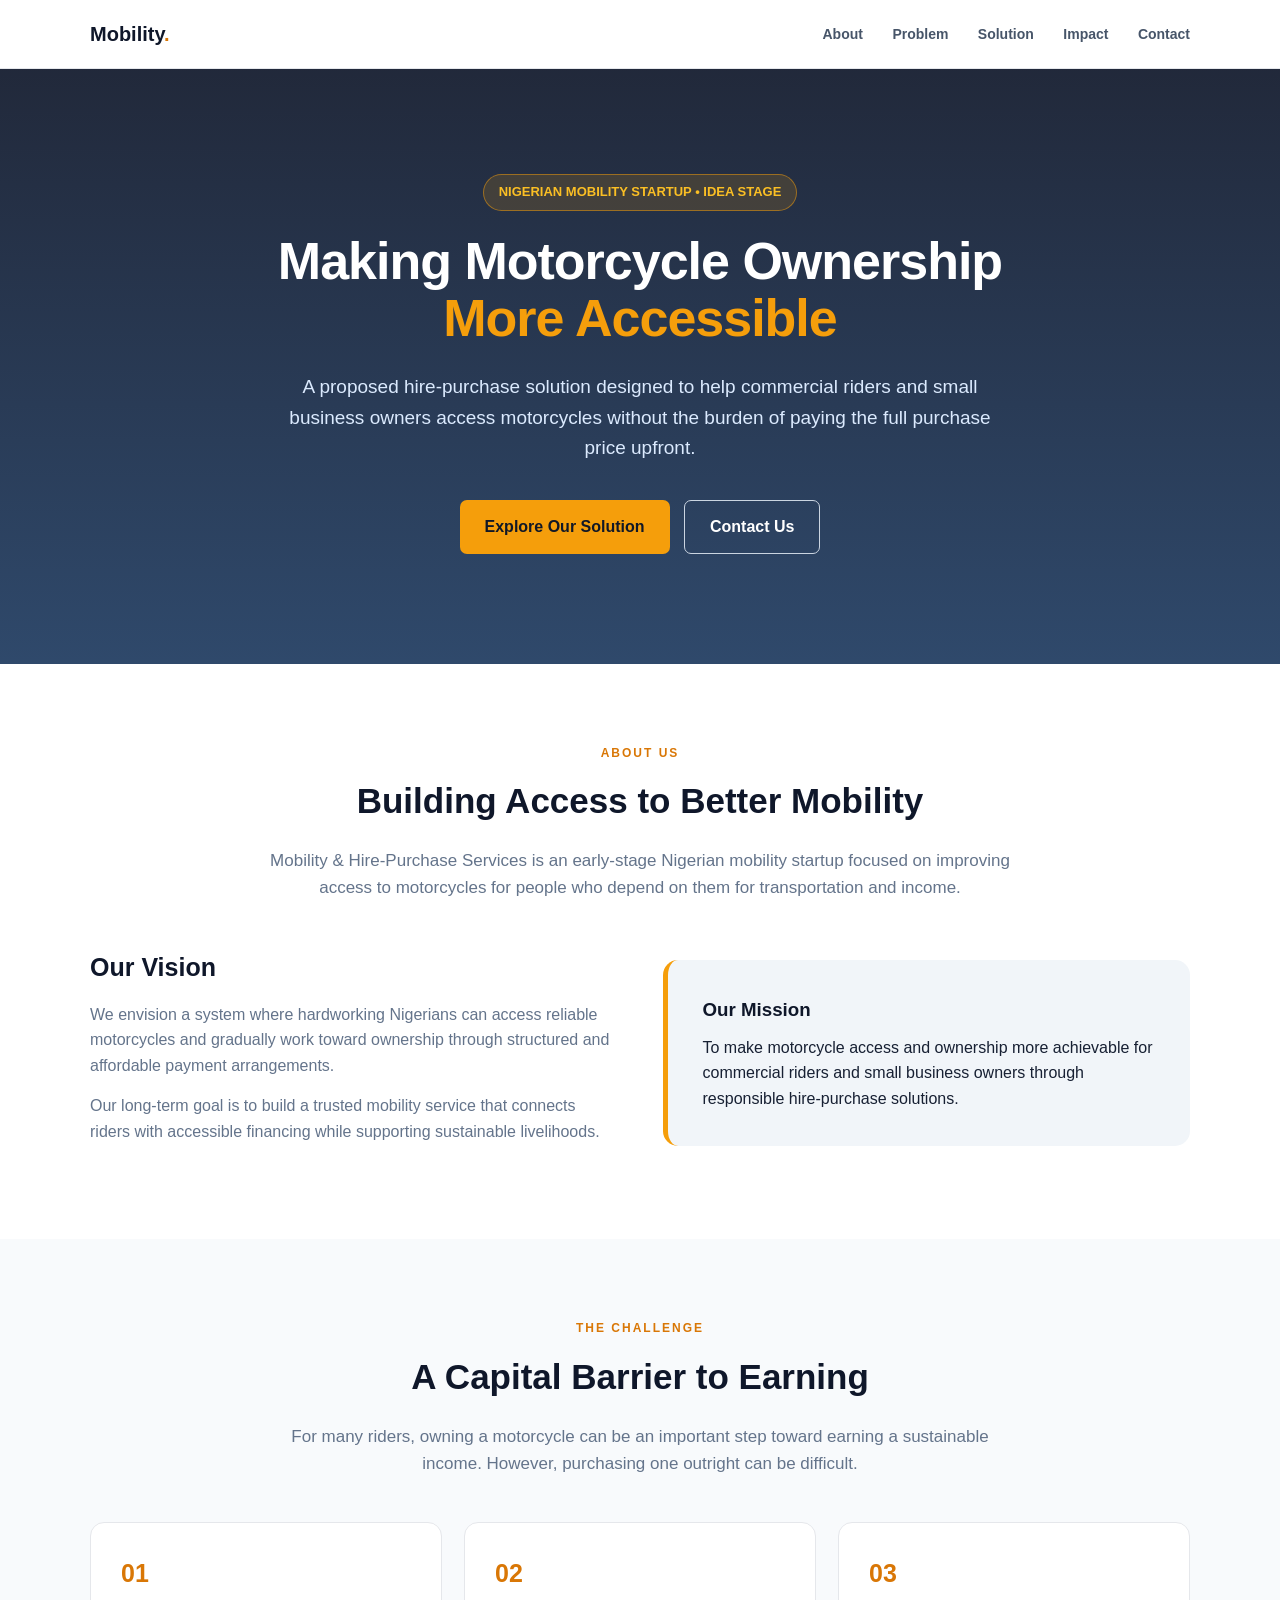
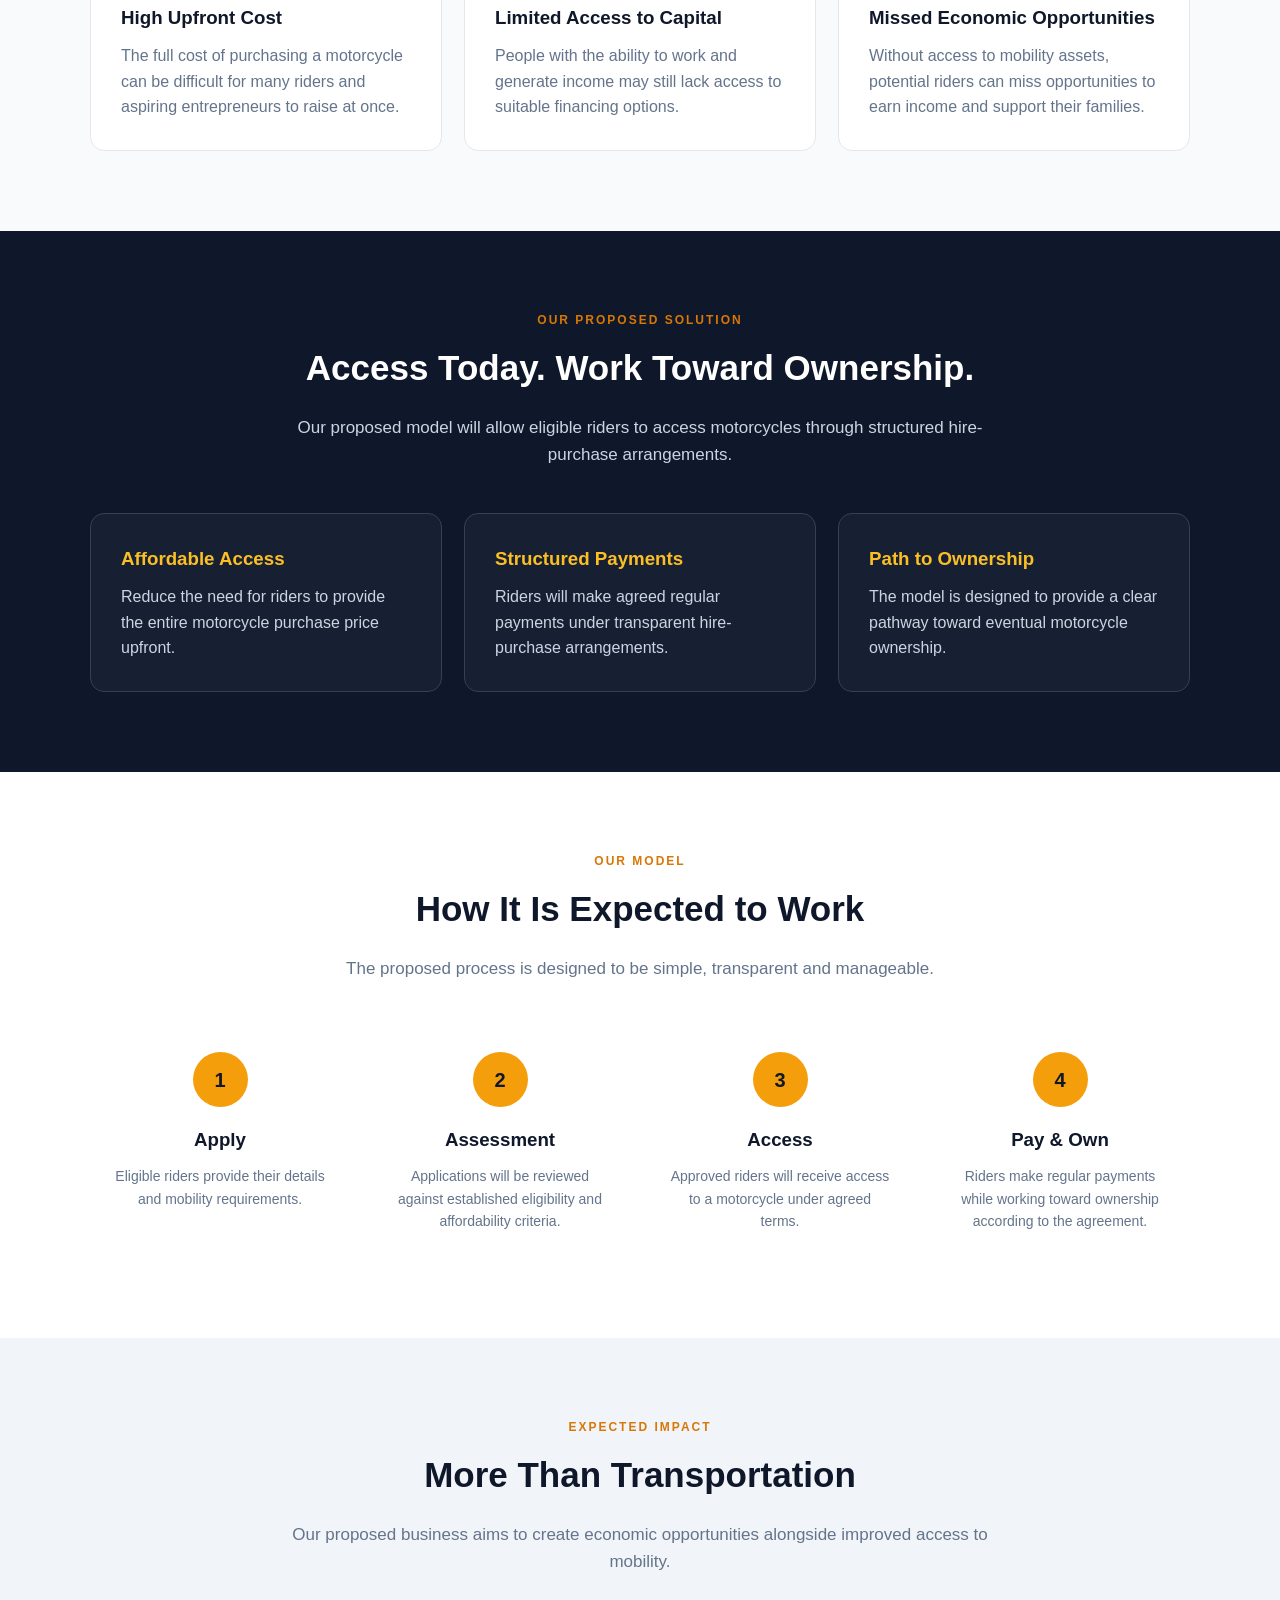
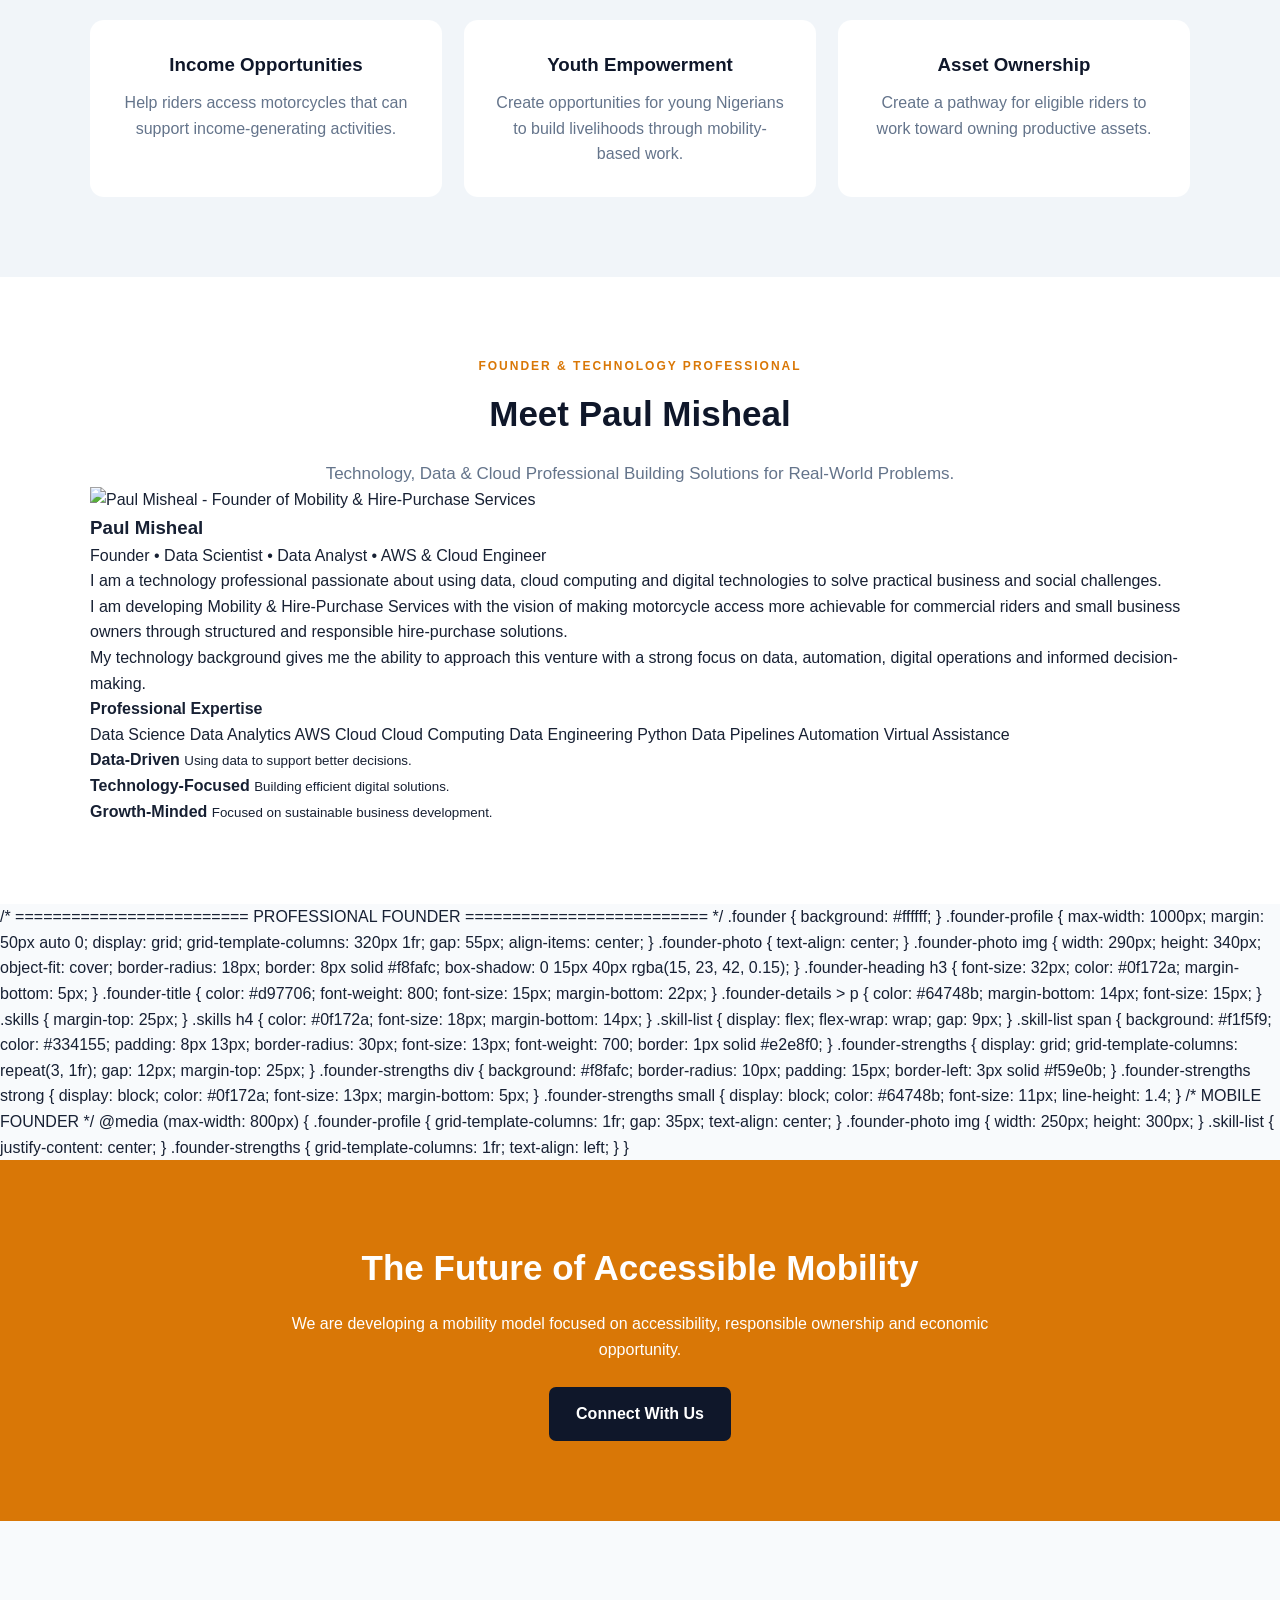
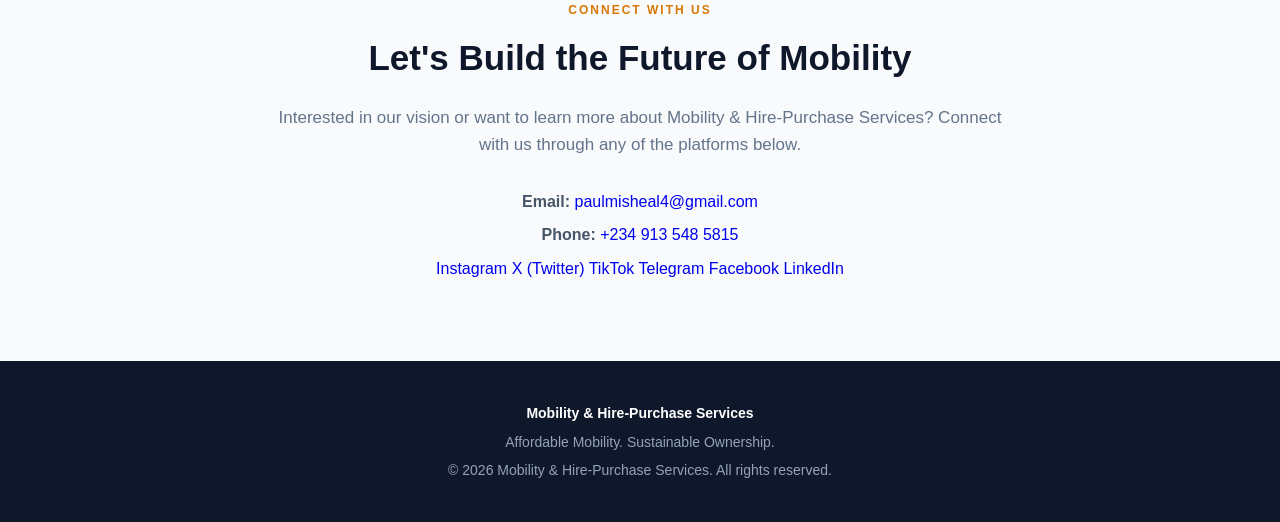
==== commit 5e1fad4d: "Fix image source for founder photo" ====
--- a/index.html
+++ b/index.html
@@ -1035,7 +1035,7 @@
       <div class="founder-photo">
 
         <img
-          src="paul-misheal.jpg.png"
+          src="paul-misheal.jpg"
           alt="Paul Misheal - Founder of Mobility & Hire-Purchase Services"
         >
 
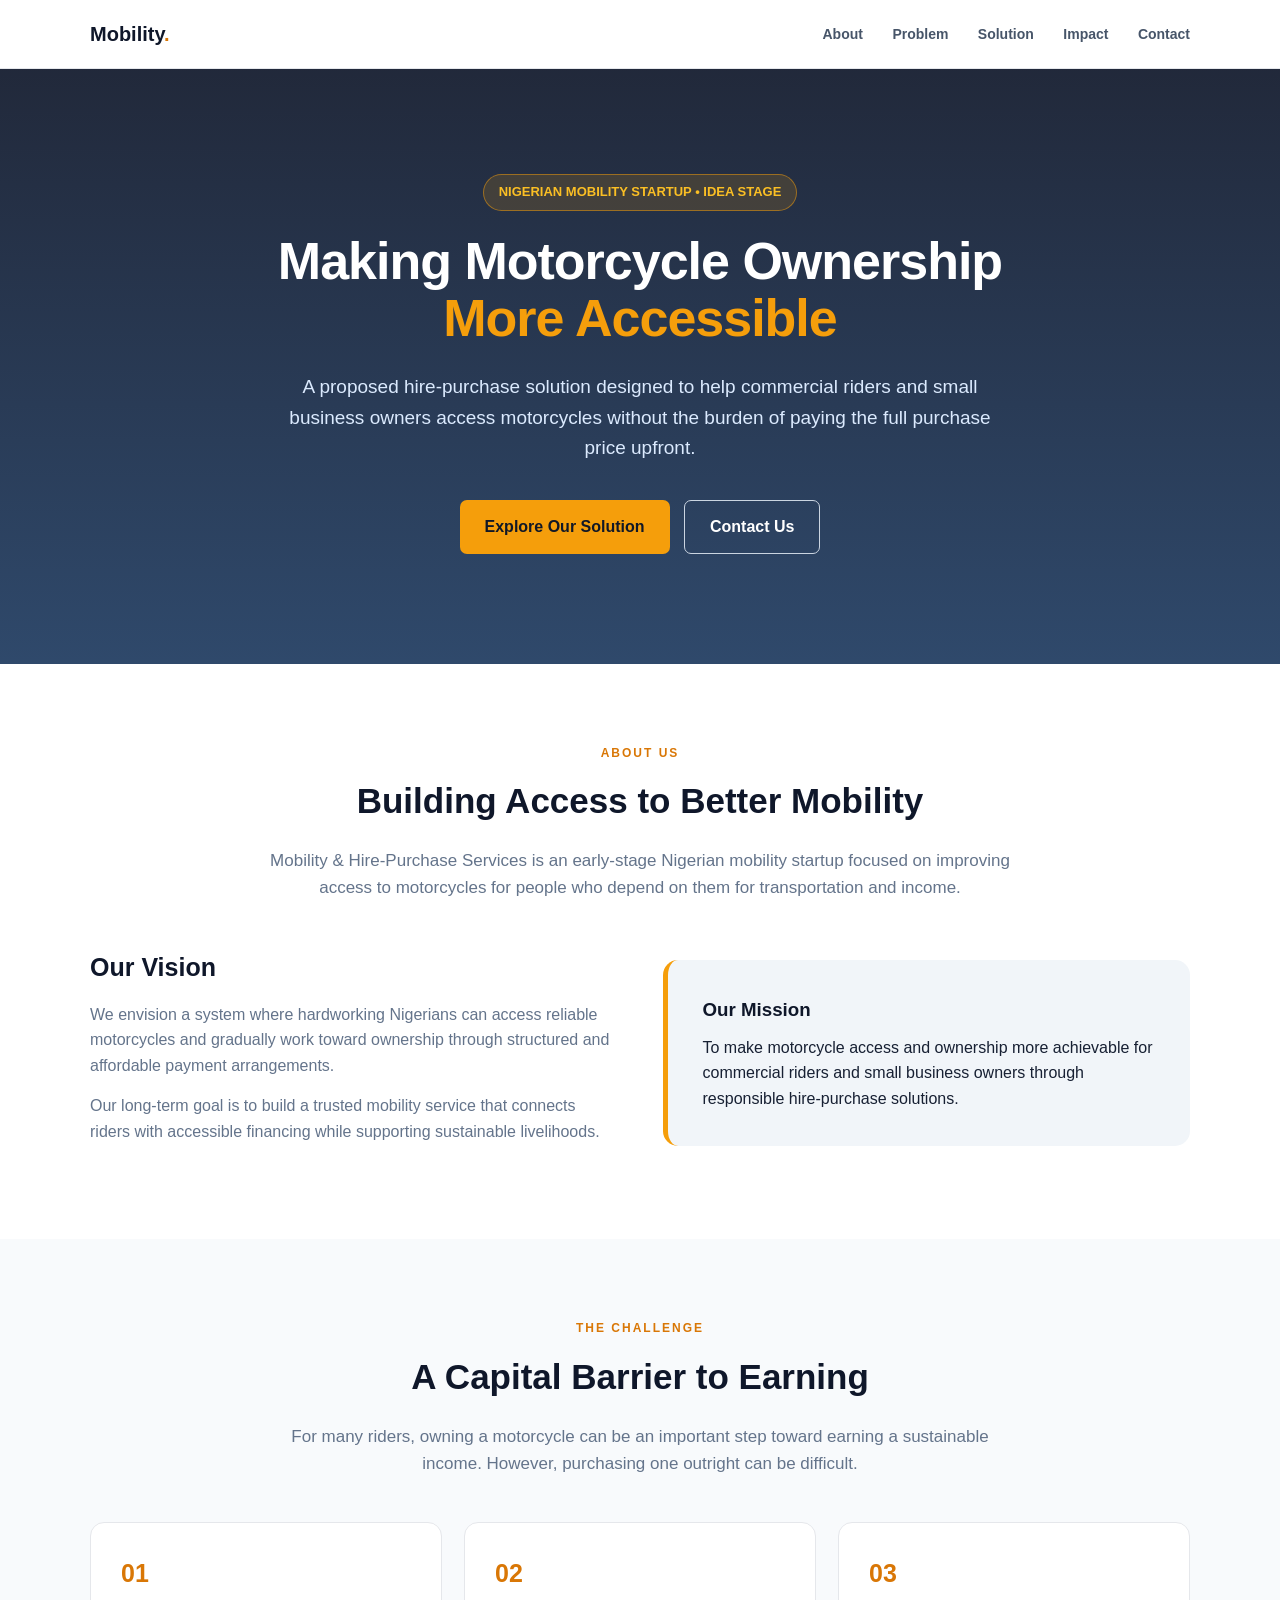
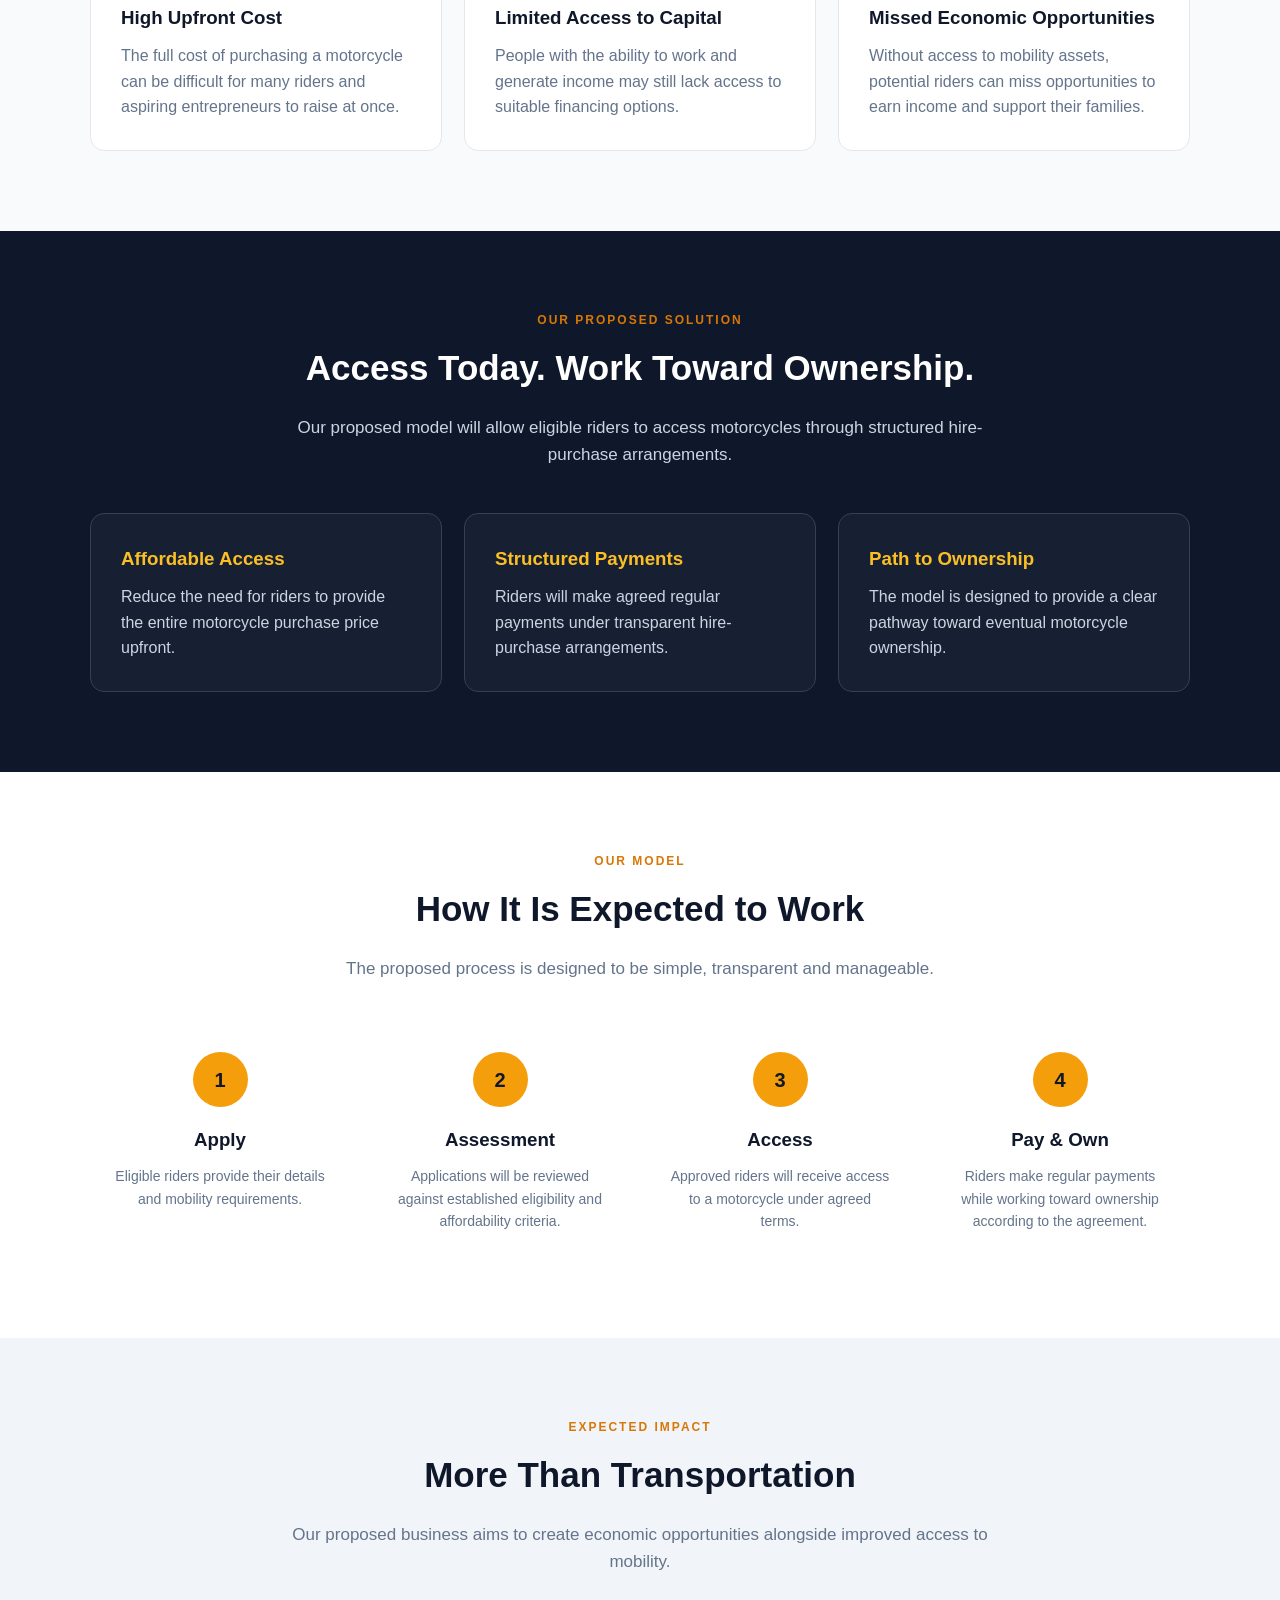
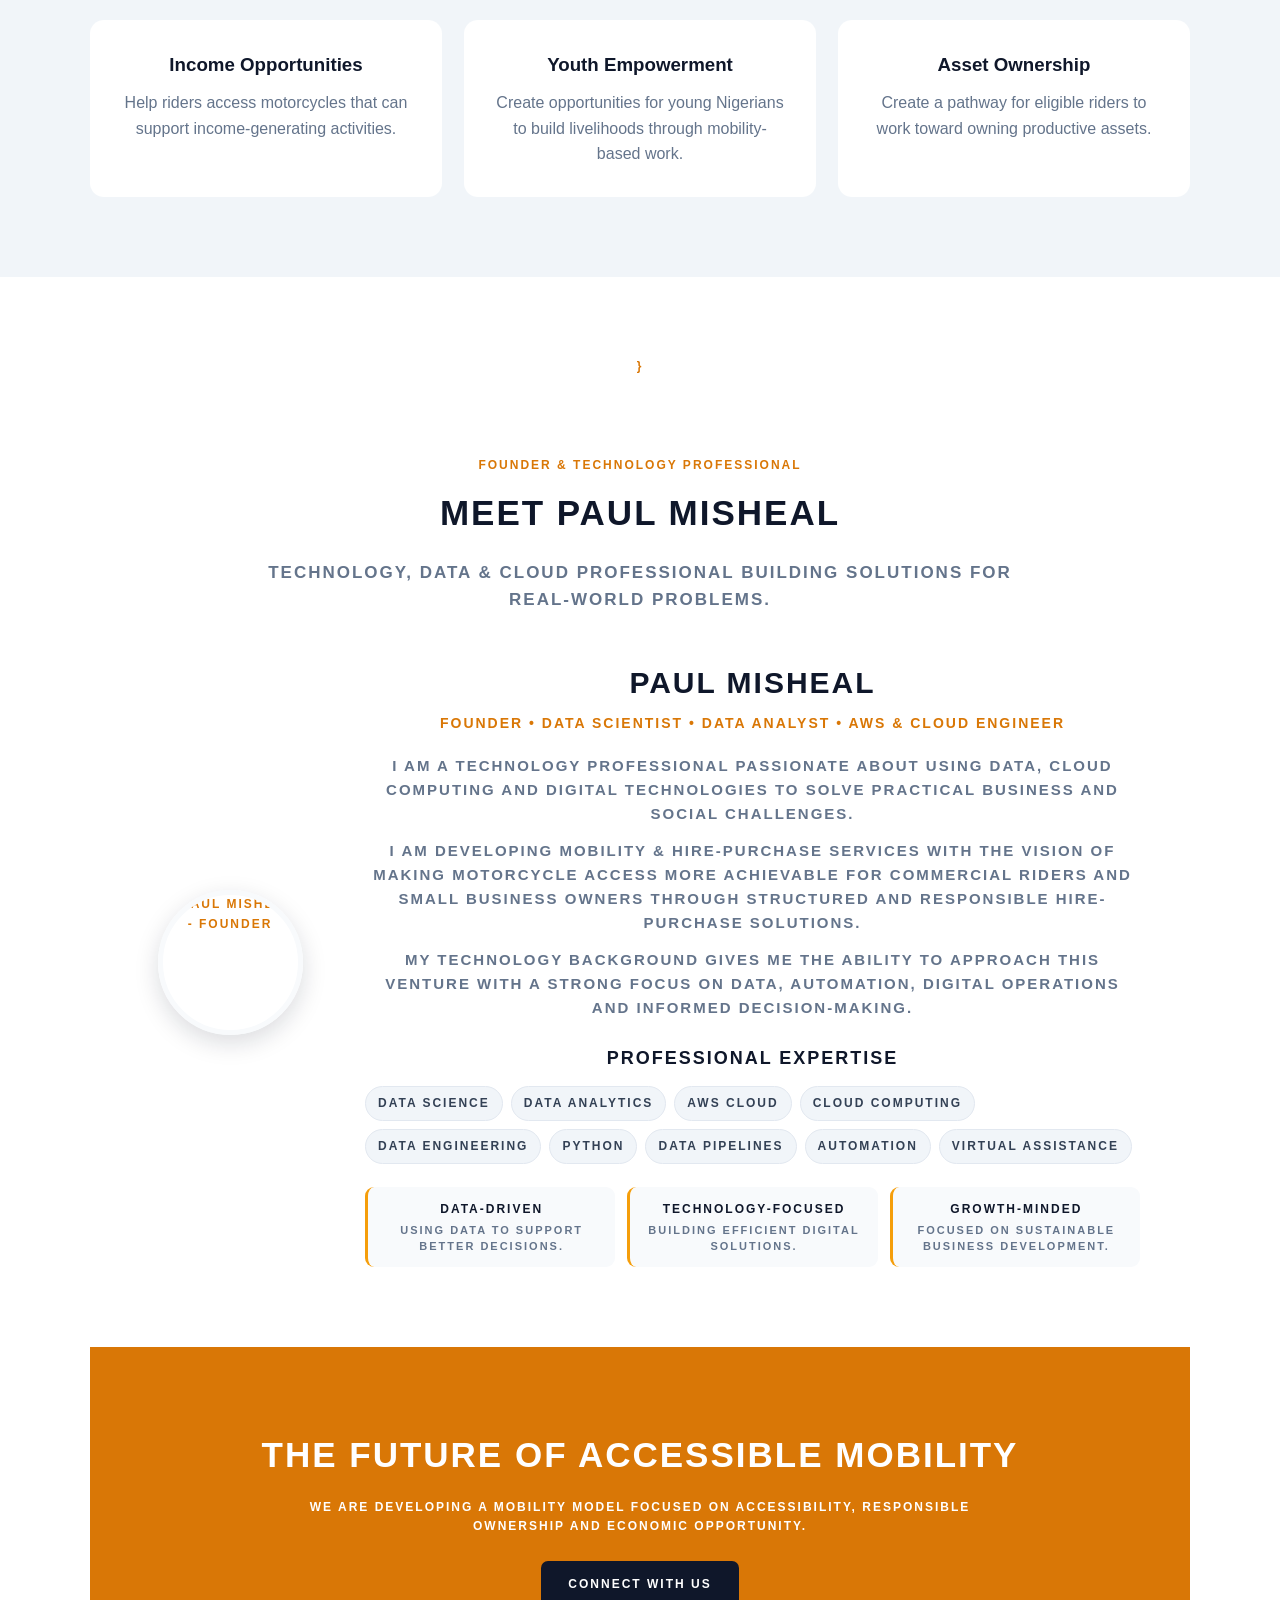
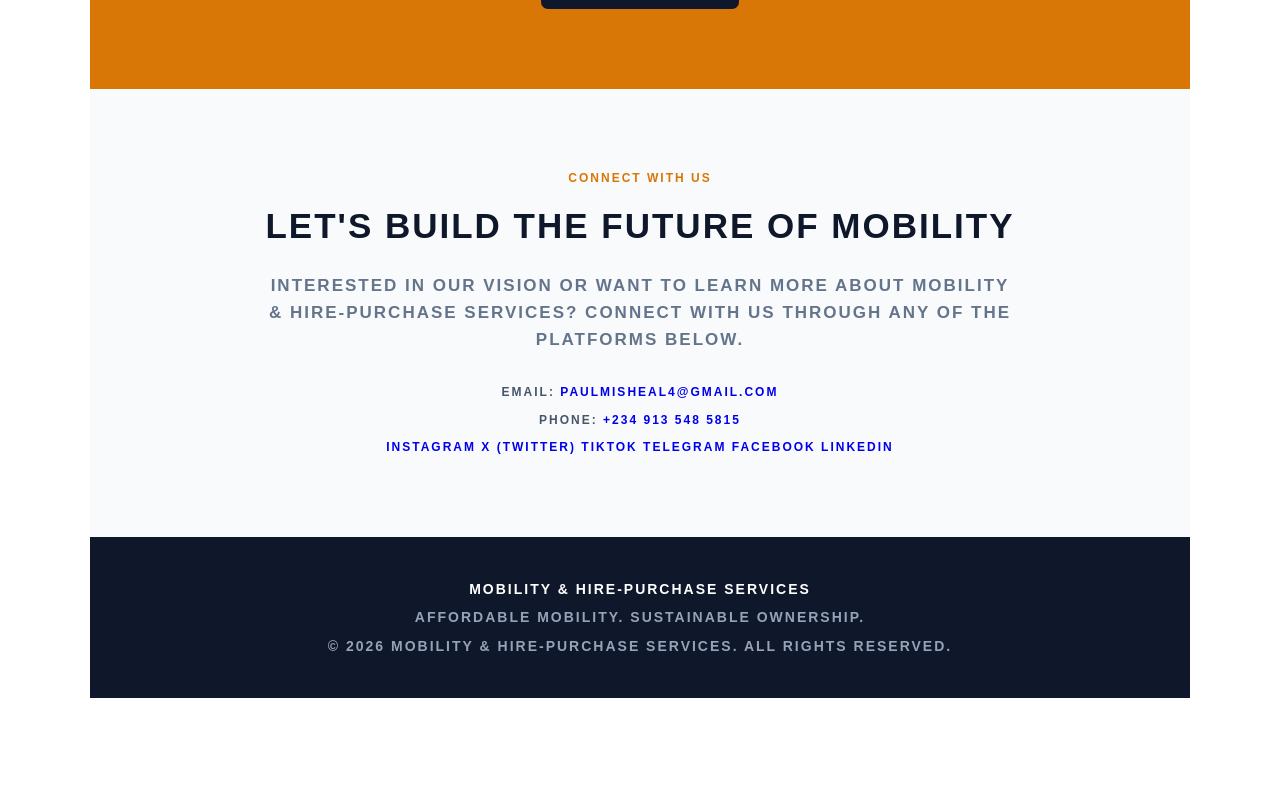
==== commit 02be9d4c: "Fix founder section design Added a professional founder section with profile details, skills, and st" ====
--- a/index.html
+++ b/index.html
@@ -551,6 +551,137 @@
         padding: 60px 20px;
       }
     }
+
+/* =========================
+   PROFESSIONAL FOUNDER
+========================= */
+
+.founder {
+  background: #ffffff;
+}
+
+.founder-profile {
+  max-width: 1000px;
+  margin: 45px auto 0;
+  display: grid;
+  grid-template-columns: 180px 1fr;
+  gap: 45px;
+  align-items: center;
+}
+
+.founder-photo {
+  display: flex;
+  justify-content: center;
+  align-items: center;
+}
+
+.founder-photo img {
+  width: 145px;
+  height: 145px;
+  object-fit: cover;
+  border-radius: 50%;
+  border: 5px solid #f8fafc;
+  box-shadow: 0 8px 25px rgba(15, 23, 42, 0.15);
+}
+
+.founder-heading h3 {
+  font-size: 30px;
+  color: #0f172a;
+  margin-bottom: 5px;
+}
+
+.founder-title {
+  color: #d97706;
+  font-weight: 800;
+  font-size: 14px;
+  margin-bottom: 20px;
+}
+
+.founder-details > p {
+  color: #64748b;
+  margin-bottom: 13px;
+  font-size: 15px;
+}
+
+.skills {
+  margin-top: 24px;
+}
+
+.skills h4 {
+  color: #0f172a;
+  font-size: 18px;
+  margin-bottom: 13px;
+}
+
+.skill-list {
+  display: flex;
+  flex-wrap: wrap;
+  gap: 8px;
+}
+
+.skill-list span {
+  background: #f1f5f9;
+  color: #334155;
+  padding: 7px 12px;
+  border-radius: 30px;
+  font-size: 12px;
+  font-weight: 700;
+  border: 1px solid #e2e8f0;
+}
+
+.founder-strengths {
+  display: grid;
+  grid-template-columns: repeat(3, 1fr);
+  gap: 12px;
+  margin-top: 23px;
+}
+
+.founder-strengths div {
+  background: #f8fafc;
+  border-radius: 9px;
+  padding: 13px;
+  border-left: 3px solid #f59e0b;
+}
+
+.founder-strengths strong {
+  display: block;
+  color: #0f172a;
+  font-size: 12px;
+  margin-bottom: 4px;
+}
+
+.founder-strengths small {
+  display: block;
+  color: #64748b;
+  font-size: 11px;
+  line-height: 1.4;
+}
+
+@media (max-width: 800px) {
+
+  .founder-profile {
+    grid-template-columns: 1fr;
+    gap: 25px;
+    text-align: center;
+  }
+
+  .founder-photo img {
+    width: 120px;
+    height: 120px;
+  }
+
+  .skill-list {
+    justify-content: center;
+  }
+
+  .founder-strengths {
+    grid-template-columns: 1fr;
+    text-align: left;
+  }
+
+}
+
+    
   </style>
 </head>
 
@@ -1014,6 +1145,14 @@
 
   <div class="container">
 
+    <div class="section-label">}
+
+      <!-- FOUNDER -->
+
+<section class="founder">
+
+  <div class="container">
+
     <div class="section-label">
       FOUNDER & TECHNOLOGY PROFESSIONAL
     </div>
@@ -1027,37 +1166,26 @@
       for Real-World Problems.
     </p>
 
-
     <div class="founder-profile">
 
-      <!-- FOUNDER PHOTO -->
-
       <div class="founder-photo">
-
         <img
           src="paul-misheal.jpg"
-          alt="Paul Misheal - Founder of Mobility & Hire-Purchase Services"
+          alt="Paul Misheal - Founder"
         >
-
       </div>
 
-
-      <!-- FOUNDER INFORMATION -->
-
       <div class="founder-details">
 
         <div class="founder-heading">
 
-          <h3>
-            Paul Misheal
-          </h3>
+          <h3>Paul Misheal</h3>
 
           <p class="founder-title">
             Founder • Data Scientist • Data Analyst • AWS & Cloud Engineer
           </p>
 
         </div>
-
 
         <p>
           I am a technology professional passionate about using
@@ -1078,57 +1206,47 @@
           digital operations and informed decision-making.
         </p>
 
-
-        <!-- PROFESSIONAL SKILLS -->
-
         <div class="skills">
 
-          <h4>
-            Professional Expertise
-          </h4>
+          <h4>Professional Expertise</h4>
 
           <div class="skill-list">
 
             <span>Data Science</span>
-
             <span>Data Analytics</span>
-
             <span>AWS Cloud</span>
-
             <span>Cloud Computing</span>
-
             <span>Data Engineering</span>
-
             <span>Python</span>
-
             <span>Data Pipelines</span>
-
             <span>Automation</span>
-
             <span>Virtual Assistance</span>
 
           </div>
 
         </div>
-
-
-        <!-- FOUNDER STRENGTHS -->
 
         <div class="founder-strengths">
 
           <div>
             <strong>Data-Driven</strong>
-            <small>Using data to support better decisions.</small>
+            <small>
+              Using data to support better decisions.
+            </small>
           </div>
 
           <div>
             <strong>Technology-Focused</strong>
-            <small>Building efficient digital solutions.</small>
+            <small>
+              Building efficient digital solutions.
+            </small>
           </div>
 
           <div>
             <strong>Growth-Minded</strong>
-            <small>Focused on sustainable business development.</small>
+            <small>
+              Focused on sustainable business development.
+            </small>
           </div>
 
         </div>
@@ -1140,136 +1258,6 @@
   </div>
 
 </section>
-
-/* =========================
-   PROFESSIONAL FOUNDER
-========================== */
-
-.founder {
-  background: #ffffff;
-}
-
-.founder-profile {
-  max-width: 1000px;
-  margin: 50px auto 0;
-  display: grid;
-  grid-template-columns: 320px 1fr;
-  gap: 55px;
-  align-items: center;
-}
-
-.founder-photo {
-  text-align: center;
-}
-
-.founder-photo img {
-  width: 290px;
-  height: 340px;
-  object-fit: cover;
-  border-radius: 18px;
-  border: 8px solid #f8fafc;
-  box-shadow: 0 15px 40px rgba(15, 23, 42, 0.15);
-}
-
-.founder-heading h3 {
-  font-size: 32px;
-  color: #0f172a;
-  margin-bottom: 5px;
-}
-
-.founder-title {
-  color: #d97706;
-  font-weight: 800;
-  font-size: 15px;
-  margin-bottom: 22px;
-}
-
-.founder-details > p {
-  color: #64748b;
-  margin-bottom: 14px;
-  font-size: 15px;
-}
-
-.skills {
-  margin-top: 25px;
-}
-
-.skills h4 {
-  color: #0f172a;
-  font-size: 18px;
-  margin-bottom: 14px;
-}
-
-.skill-list {
-  display: flex;
-  flex-wrap: wrap;
-  gap: 9px;
-}
-
-.skill-list span {
-  background: #f1f5f9;
-  color: #334155;
-  padding: 8px 13px;
-  border-radius: 30px;
-  font-size: 13px;
-  font-weight: 700;
-  border: 1px solid #e2e8f0;
-}
-
-.founder-strengths {
-  display: grid;
-  grid-template-columns: repeat(3, 1fr);
-  gap: 12px;
-  margin-top: 25px;
-}
-
-.founder-strengths div {
-  background: #f8fafc;
-  border-radius: 10px;
-  padding: 15px;
-  border-left: 3px solid #f59e0b;
-}
-
-.founder-strengths strong {
-  display: block;
-  color: #0f172a;
-  font-size: 13px;
-  margin-bottom: 5px;
-}
-
-.founder-strengths small {
-  display: block;
-  color: #64748b;
-  font-size: 11px;
-  line-height: 1.4;
-}
-
-
-/* MOBILE FOUNDER */
-
-@media (max-width: 800px) {
-
-  .founder-profile {
-    grid-template-columns: 1fr;
-    gap: 35px;
-    text-align: center;
-  }
-
-  .founder-photo img {
-    width: 250px;
-    height: 300px;
-  }
-
-  .skill-list {
-    justify-content: center;
-  }
-
-  .founder-strengths {
-    grid-template-columns: 1fr;
-    text-align: left;
-  }
-
-}
   
   <!-- CALL TO ACTION -->
 
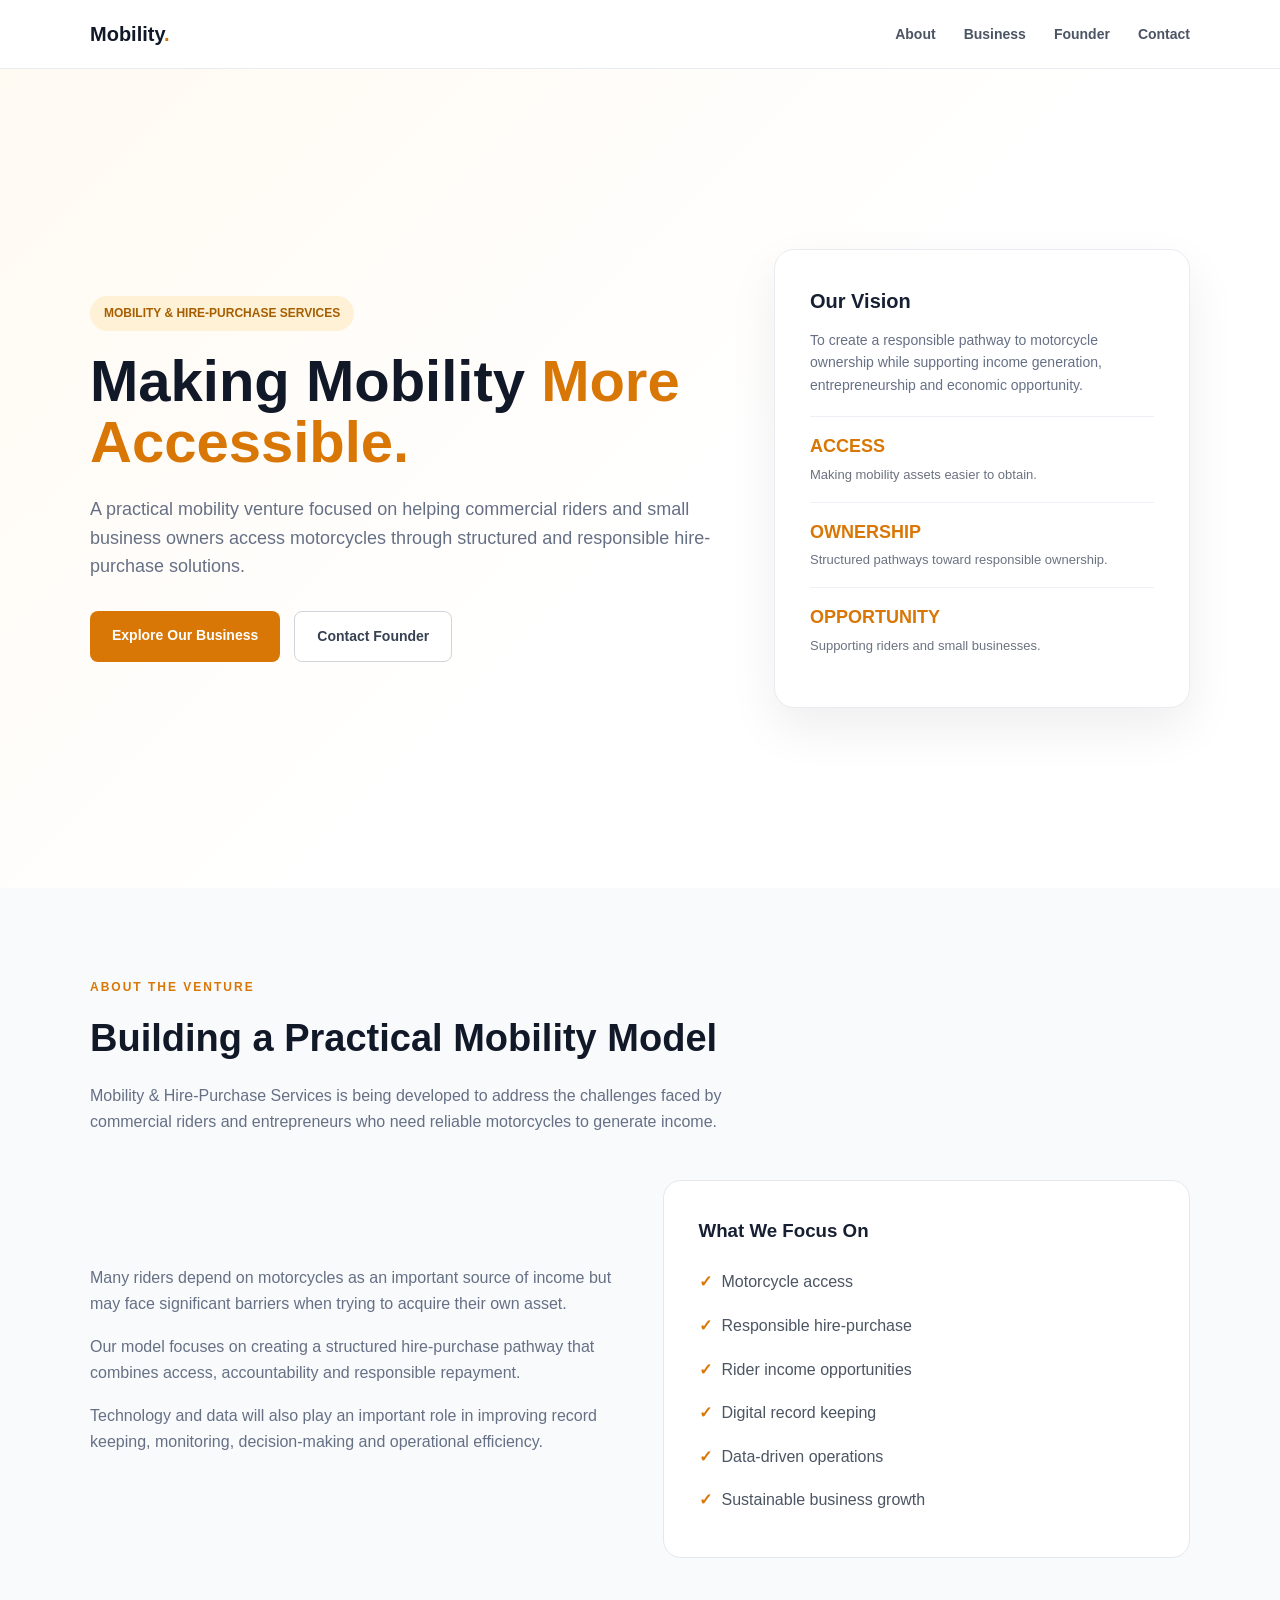
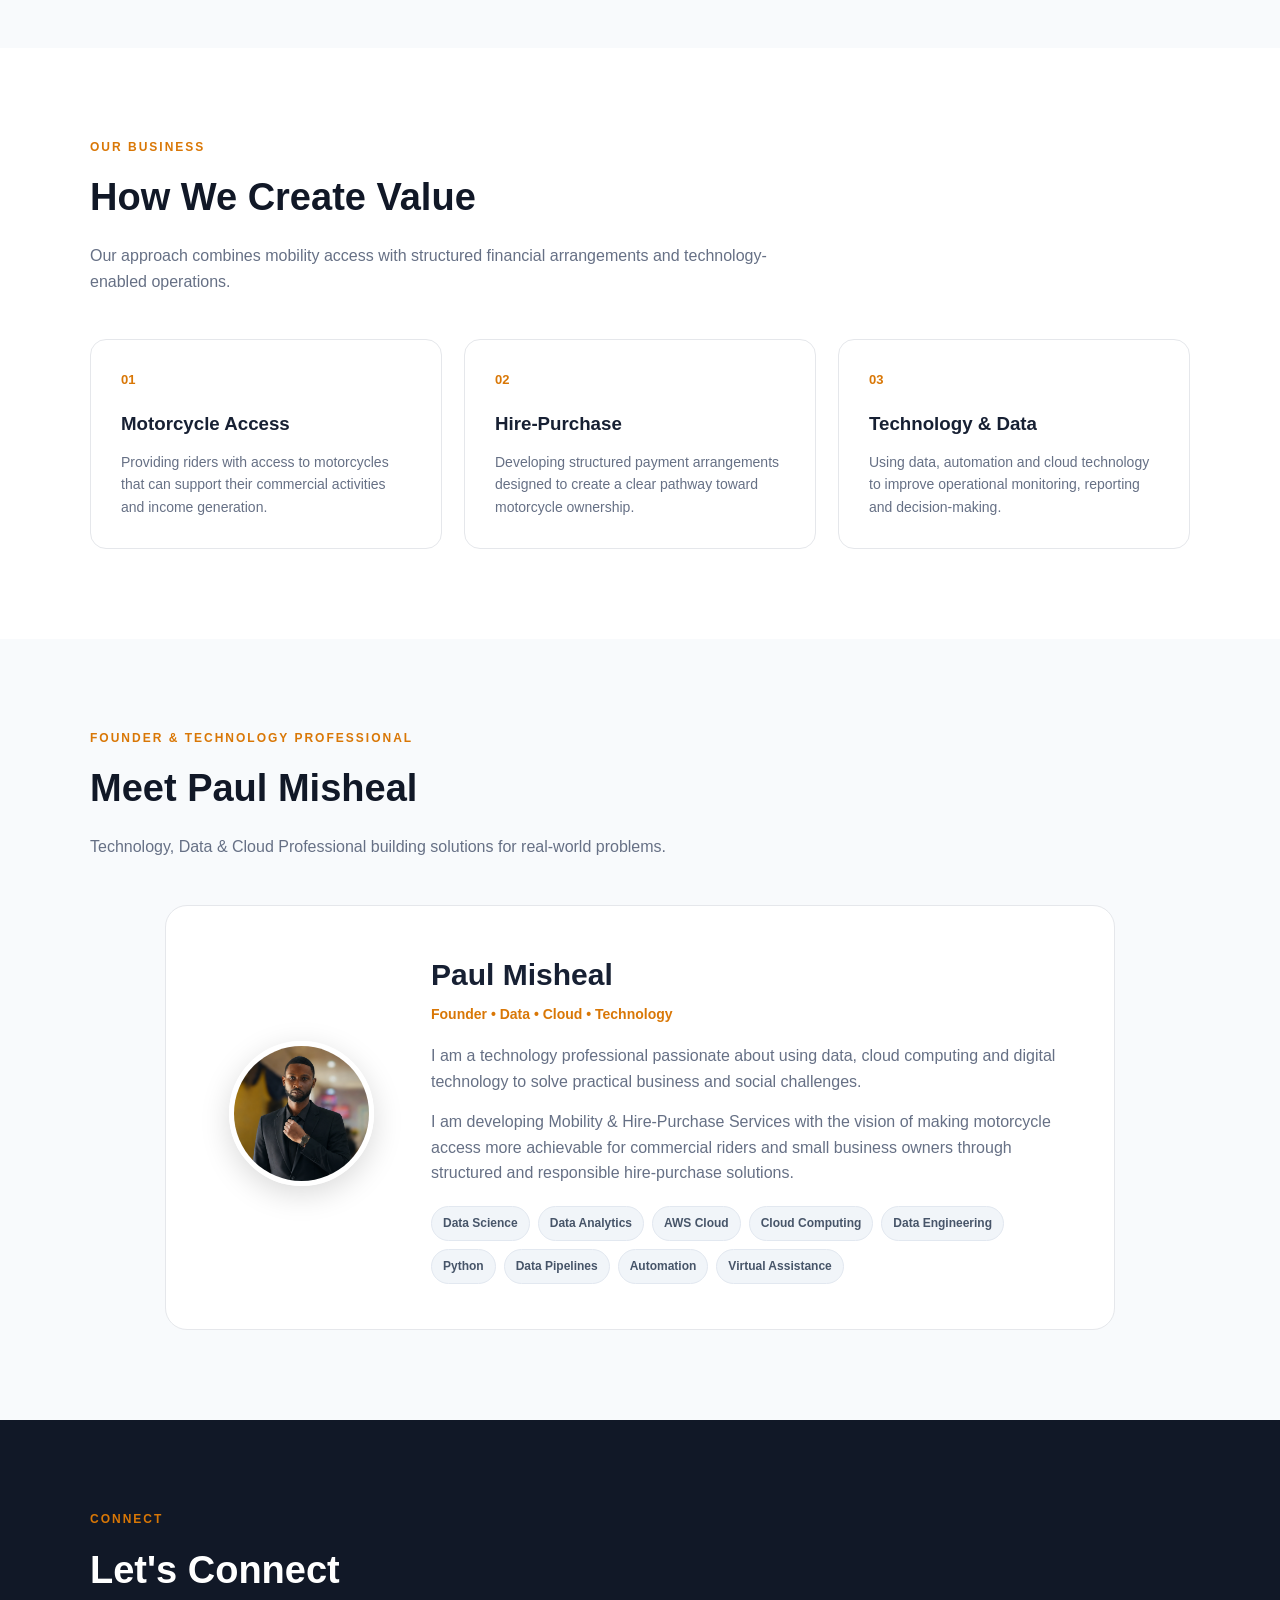
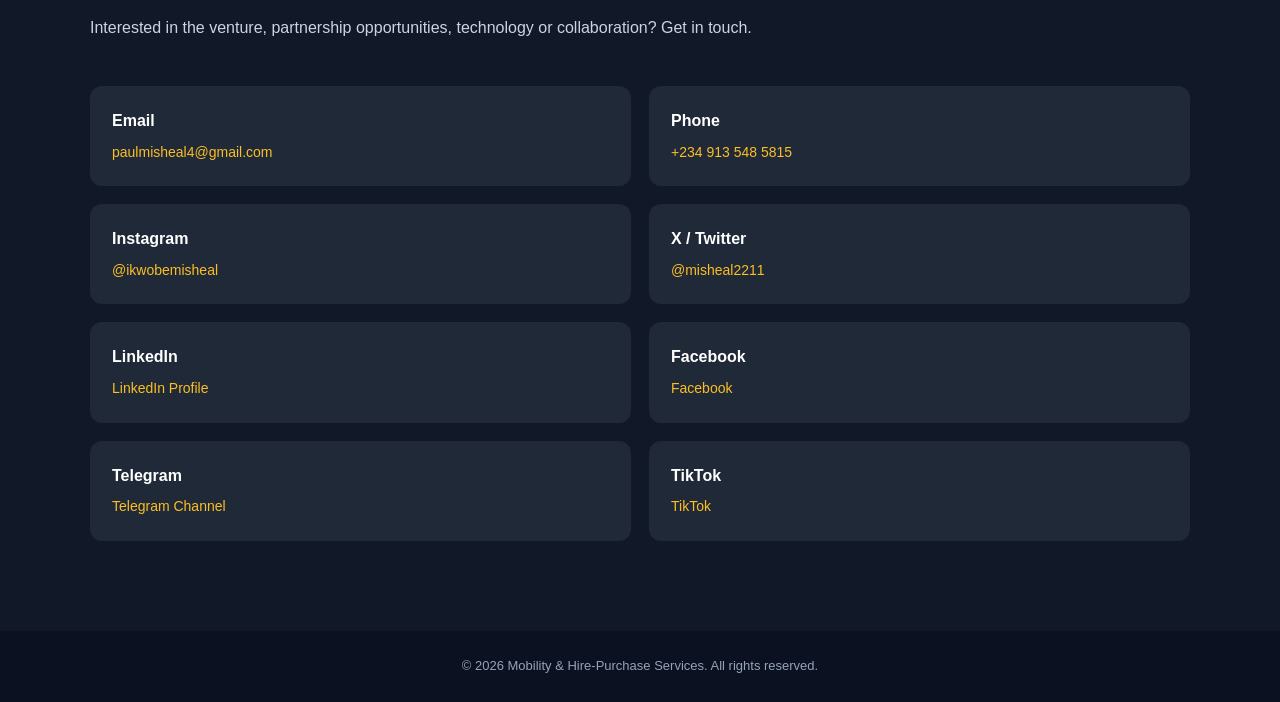
==== commit 10e98557: "Create professional website" ====
--- a/index.html
+++ b/index.html
@@ -1,1414 +1,925 @@
 <!DOCTYPE html>
 <html lang="en">
 <head>
-  <meta charset="UTF-8">
-  <meta name="viewport" content="width=device-width, initial-scale=1.0">
-
-  <title>Mobility & Hire-Purchase Services | Affordable Mobility</title>
-
-  <meta
-    name="description"
-    content="Mobility & Hire-Purchase Services is a Nigerian mobility startup focused on making motorcycle ownership more accessible through flexible hire-purchase solutions."
-  >
-
-  <meta name="author" content="Paul Misheal">
-
-  <style>
-    * {
-      margin: 0;
-      padding: 0;
-      box-sizing: border-box;
-    }
-
-    html {
-      scroll-behavior: smooth;
-    }
-
-    body {
-      font-family: Arial, Helvetica, sans-serif;
-      line-height: 1.6;
-      color: #172033;
-      background: #f8fafc;
-    }
-
-    a {
-      text-decoration: none;
-    }
-
-    /* =========================
-       NAVIGATION
-    ========================== */
-
-    header {
-      background: #ffffff;
-      border-bottom: 1px solid #e5e7eb;
-      position: sticky;
-      top: 0;
-      z-index: 1000;
-    }
-
-    .nav-container {
-      max-width: 1150px;
-      margin: auto;
-      padding: 18px 25px;
-      display: flex;
-      justify-content: space-between;
-      align-items: center;
-    }
-
-    .logo {
-      font-size: 20px;
-      font-weight: 800;
-      color: #0f172a;
-    }
-
-    .logo span {
-      color: #d97706;
-    }
-
-    nav a {
-      margin-left: 25px;
-      color: #475569;
-      font-size: 14px;
-      font-weight: 600;
-    }
-
-    nav a:hover {
-      color: #d97706;
-    }
-
-    /* =========================
-       HERO
-    ========================== */
-
-    .hero {
-      background:
-        linear-gradient(
-          rgba(15, 23, 42, 0.92),
-          rgba(30, 58, 95, 0.92)
-        );
-
-      color: white;
-      padding: 105px 25px;
-    }
-
-    .hero-container {
-      max-width: 1100px;
-      margin: auto;
-      text-align: center;
-    }
-
-    .badge {
-      display: inline-block;
-      background: rgba(245, 158, 11, 0.15);
-      border: 1px solid rgba(245, 158, 11, 0.5);
-      color: #fbbf24;
-      padding: 7px 15px;
-      border-radius: 30px;
-      font-size: 13px;
-      font-weight: 700;
-      margin-bottom: 22px;
-    }
-
-    .hero h1 {
-      font-size: 52px;
-      line-height: 1.1;
-      max-width: 850px;
-      margin: auto;
-      letter-spacing: -1px;
-    }
-
-    .hero h1 span {
-      color: #f59e0b;
-    }
-
-    .hero p {
-      max-width: 720px;
-      margin: 25px auto;
-      font-size: 19px;
-      color: #dbeafe;
-    }
-
-    .hero-buttons {
-      margin-top: 32px;
-    }
-
-    .primary-btn {
-      display: inline-block;
-      background: #f59e0b;
-      color: #111827;
-      padding: 14px 25px;
-      border-radius: 7px;
-      font-weight: 800;
-      margin: 5px;
-    }
-
-    .secondary-btn {
-      display: inline-block;
-      border: 1px solid #cbd5e1;
-      color: white;
-      padding: 13px 25px;
-      border-radius: 7px;
-      font-weight: 700;
-      margin: 5px;
-    }
-
-    .primary-btn:hover {
-      background: #fbbf24;
-    }
-
-    .secondary-btn:hover {
-      background: rgba(255,255,255,0.1);
-    }
-
-    /* =========================
-       GENERAL SECTIONS
-    ========================== */
-
-    section {
-      padding: 80px 25px;
-    }
-
-    .container {
-      max-width: 1100px;
-      margin: auto;
-    }
-
-    .section-label {
-      text-align: center;
-      color: #d97706;
-      text-transform: uppercase;
-      letter-spacing: 2px;
-      font-size: 12px;
-      font-weight: 800;
-      margin-bottom: 10px;
-    }
-
-    .section-title {
-      text-align: center;
-      color: #0f172a;
-      font-size: 35px;
-      margin-bottom: 18px;
-    }
-
-    .section-intro {
-      max-width: 750px;
-      margin: auto;
-      text-align: center;
-      color: #64748b;
-      font-size: 17px;
-    }
-
-    /* =========================
-       ABOUT
-    ========================== */
-
-    .about {
-      background: white;
-    }
-
-    .about-content {
-      margin-top: 45px;
-      display: grid;
-      grid-template-columns: 1fr 1fr;
-      gap: 45px;
-      align-items: center;
-    }
-
-    .about-text h3 {
-      font-size: 25px;
-      margin-bottom: 15px;
-      color: #0f172a;
-    }
-
-    .about-text p {
-      color: #64748b;
-      margin-bottom: 15px;
-    }
-
-    .about-box {
-      background: #f1f5f9;
-      padding: 35px;
-      border-radius: 15px;
-      border-left: 5px solid #f59e0b;
-    }
-
-    .about-box h3 {
-      color: #0f172a;
-      margin-bottom: 10px;
-    }
-
-    /* =========================
-       PROBLEM
-    ========================== */
-
-    .problem {
-      background: #f8fafc;
-    }
-
-    .problem-grid {
-      margin-top: 45px;
-      display: grid;
-      grid-template-columns: repeat(3, 1fr);
-      gap: 22px;
-    }
-
-    .problem-card {
-      background: white;
-      padding: 30px;
-      border-radius: 14px;
-      border: 1px solid #e5e7eb;
-    }
-
-    .problem-number {
-      font-size: 25px;
-      font-weight: 900;
-      color: #d97706;
-      margin-bottom: 10px;
-    }
-
-    .problem-card h3 {
-      margin-bottom: 10px;
-      color: #0f172a;
-    }
-
-    .problem-card p {
-      color: #64748b;
-    }
-
-    /* =========================
-       SOLUTION
-    ========================== */
-
-    .solution {
-      background: #0f172a;
-      color: white;
-    }
-
-    .solution .section-title {
-      color: white;
-    }
-
-    .solution .section-intro {
-      color: #cbd5e1;
-    }
-
-    .solution-grid {
-      margin-top: 45px;
-      display: grid;
-      grid-template-columns: repeat(3, 1fr);
-      gap: 22px;
-    }
-
-    .solution-card {
-      padding: 30px;
-      border: 1px solid #334155;
-      border-radius: 14px;
-      background: #172033;
-    }
-
-    .solution-card h3 {
-      color: #fbbf24;
-      margin-bottom: 10px;
-    }
-
-    .solution-card p {
-      color: #cbd5e1;
-    }
-
-    /* =========================
-       HOW IT WORKS
-    ========================== */
-
-    .steps {
-      background: white;
-    }
-
-    .steps-grid {
-      margin-top: 45px;
-      display: grid;
-      grid-template-columns: repeat(4, 1fr);
-      gap: 20px;
-    }
-
-    .step {
-      text-align: center;
-      padding: 25px 18px;
-    }
-
-    .step-number {
-      width: 55px;
-      height: 55px;
-      margin: auto auto 18px;
-      border-radius: 50%;
-      background: #f59e0b;
-      color: #111827;
-      display: flex;
-      align-items: center;
-      justify-content: center;
-      font-weight: 900;
-      font-size: 20px;
-    }
-
-    .step h3 {
-      margin-bottom: 10px;
-      color: #0f172a;
-    }
-
-    .step p {
-      color: #64748b;
-      font-size: 14px;
-    }
-
-    /* =========================
-       IMPACT
-    ========================== */
-
-    .impact {
-      background: #f1f5f9;
-    }
-
-    .impact-grid {
-      margin-top: 45px;
-      display: grid;
-      grid-template-columns: repeat(3, 1fr);
-      gap: 22px;
-    }
-
-    .impact-card {
-      background: white;
-      padding: 30px;
-      border-radius: 14px;
-      text-align: center;
-    }
-
-    .impact-card h3 {
-      color: #0f172a;
-      margin-bottom: 10px;
-    }
-
-    .impact-card p {
-      color: #64748b;
-    }
-
-    /* =========================
-       FOUNDER
-    ========================== */
-
-    .founder {
-      background: white;
-    }
-
-    .founder-content {
-      max-width: 800px;
-      margin: 40px auto 0;
-      text-align: center;
-    }
-
-    .founder-avatar {
-      width: 90px;
-      height: 90px;
-      margin: auto auto 20px;
-      border-radius: 50%;
-      background: #0f172a;
-      color: #f59e0b;
-      display: flex;
-      justify-content: center;
-      align-items: center;
-      font-size: 30px;
-      font-weight: 900;
-    }
-
-    .founder-content h3 {
-      font-size: 25px;
-      color: #0f172a;
-      margin-bottom: 10px;
-    }
-
-    .founder-content p {
-      color: #64748b;
-    }
-
-    /* =========================
-       CALL TO ACTION
-    ========================== */
-
-    .cta {
-      background: #d97706;
-      color: white;
-      text-align: center;
-    }
-
-    .cta h2 {
-      font-size: 35px;
-      margin-bottom: 15px;
-    }
-
-    .cta p {
-      max-width: 700px;
-      margin: auto auto 25px;
-    }
-
-    .cta-btn {
-      display: inline-block;
-      background: #0f172a;
-      color: white;
-      padding: 14px 27px;
-      border-radius: 7px;
-      font-weight: 800;
-    }
-
-    /* =========================
-       CONTACT
-    ========================== */
-
-    .contact {
-      background: #f8fafc;
-      text-align: center;
-    }
-
-    .contact-info {
-      margin-top: 30px;
-      color: #475569;
-    }
-
-    .contact-info p {
-      margin: 8px;
-    }
-
-    /* =========================
-       FOOTER
-    ========================== */
-
-    footer {
-      background: #0f172a;
-      color: #94a3b8;
-      padding: 35px 25px;
-      text-align: center;
-    }
-
-    footer strong {
-      color: white;
-    }
-
-    footer p {
-      margin: 6px;
-      font-size: 14px;
-    }
-
-    /* =========================
-       MOBILE
-    ========================== */
-
-    @media (max-width: 800px) {
-
-      nav {
-        display: none;
-      }
-
-      .hero h1 {
-        font-size: 38px;
-      }
-
-      .about-content {
-        grid-template-columns: 1fr;
-      }
-
-      .problem-grid,
-      .solution-grid,
-      .impact-grid {
-        grid-template-columns: 1fr;
-      }
-
-      .steps-grid {
-        grid-template-columns: 1fr 1fr;
-      }
-
-      .section-title {
-        font-size: 29px;
-      }
-    }
-
-    @media (max-width: 500px) {
-
-      .hero {
-        padding: 75px 20px;
-      }
-
-      .hero h1 {
-        font-size: 32px;
-      }
-
-      .hero p {
-        font-size: 16px;
-      }
-
-      .steps-grid {
-        grid-template-columns: 1fr;
-      }
-
-      section {
-        padding: 60px 20px;
-      }
-    }
-
-/* =========================
-   PROFESSIONAL FOUNDER
-========================= */
-
-.founder {
-  background: #ffffff;
-}
-
-.founder-profile {
-  max-width: 1000px;
-  margin: 45px auto 0;
-  display: grid;
-  grid-template-columns: 180px 1fr;
-  gap: 45px;
-  align-items: center;
-}
-
-.founder-photo {
-  display: flex;
-  justify-content: center;
-  align-items: center;
-}
-
-.founder-photo img {
-  width: 145px;
-  height: 145px;
-  object-fit: cover;
-  border-radius: 50%;
-  border: 5px solid #f8fafc;
-  box-shadow: 0 8px 25px rgba(15, 23, 42, 0.15);
-}
-
-.founder-heading h3 {
-  font-size: 30px;
-  color: #0f172a;
-  margin-bottom: 5px;
-}
-
-.founder-title {
-  color: #d97706;
-  font-weight: 800;
-  font-size: 14px;
-  margin-bottom: 20px;
-}
-
-.founder-details > p {
-  color: #64748b;
-  margin-bottom: 13px;
-  font-size: 15px;
-}
-
-.skills {
-  margin-top: 24px;
-}
-
-.skills h4 {
-  color: #0f172a;
-  font-size: 18px;
-  margin-bottom: 13px;
-}
-
-.skill-list {
-  display: flex;
-  flex-wrap: wrap;
-  gap: 8px;
-}
-
-.skill-list span {
-  background: #f1f5f9;
-  color: #334155;
-  padding: 7px 12px;
-  border-radius: 30px;
-  font-size: 12px;
-  font-weight: 700;
-  border: 1px solid #e2e8f0;
-}
-
-.founder-strengths {
-  display: grid;
-  grid-template-columns: repeat(3, 1fr);
-  gap: 12px;
-  margin-top: 23px;
-}
-
-.founder-strengths div {
-  background: #f8fafc;
-  border-radius: 9px;
-  padding: 13px;
-  border-left: 3px solid #f59e0b;
-}
-
-.founder-strengths strong {
-  display: block;
-  color: #0f172a;
-  font-size: 12px;
-  margin-bottom: 4px;
-}
-
-.founder-strengths small {
-  display: block;
-  color: #64748b;
-  font-size: 11px;
-  line-height: 1.4;
-}
-
-@media (max-width: 800px) {
-
-  .founder-profile {
-    grid-template-columns: 1fr;
-    gap: 25px;
-    text-align: center;
-  }
-
-  .founder-photo img {
-    width: 120px;
-    height: 120px;
-  }
-
-  .skill-list {
-    justify-content: center;
-  }
-
-  .founder-strengths {
-    grid-template-columns: 1fr;
-    text-align: left;
-  }
-
-}
-
-    
-  </style>
+    <meta charset="UTF-8">
+    <meta name="viewport" content="width=device-width, initial-scale=1.0">
+
+    <title>Paul Misheal | Mobility & Hire-Purchase Services</title>
+
+    <meta name="description"
+        content="Mobility & Hire-Purchase Services provides structured motorcycle access solutions while leveraging technology, data and responsible business practices.">
+
+    <style>
+        * {
+            margin: 0;
+            padding: 0;
+            box-sizing: border-box;
+        }
+
+        html {
+            scroll-behavior: smooth;
+        }
+
+        body {
+            font-family: Arial, Helvetica, sans-serif;
+            color: #172033;
+            background: #ffffff;
+            line-height: 1.6;
+        }
+
+        /* ================= NAVIGATION ================= */
+
+        nav {
+            position: sticky;
+            top: 0;
+            z-index: 1000;
+            background: rgba(255, 255, 255, 0.97);
+            border-bottom: 1px solid #e8ebf0;
+        }
+
+        .nav-container {
+            max-width: 1150px;
+            margin: auto;
+            padding: 18px 25px;
+            display: flex;
+            justify-content: space-between;
+            align-items: center;
+        }
+
+        .logo {
+            font-size: 20px;
+            font-weight: 800;
+            color: #111827;
+        }
+
+        .logo span {
+            color: #d97706;
+        }
+
+        .nav-links {
+            display: flex;
+            gap: 28px;
+            list-style: none;
+        }
+
+        .nav-links a {
+            text-decoration: none;
+            color: #4b5563;
+            font-size: 14px;
+            font-weight: 600;
+        }
+
+        .nav-links a:hover {
+            color: #d97706;
+        }
+
+        /* ================= HERO ================= */
+
+        .hero {
+            min-height: 650px;
+            display: flex;
+            align-items: center;
+            background:
+                linear-gradient(135deg, #fffaf2 0%, #ffffff 55%);
+        }
+
+        .hero-container {
+            max-width: 1150px;
+            width: 100%;
+            margin: auto;
+            padding: 90px 25px;
+            display: grid;
+            grid-template-columns: 1.2fr 0.8fr;
+            gap: 60px;
+            align-items: center;
+        }
+
+        .badge {
+            display: inline-block;
+            padding: 8px 14px;
+            background: #fff1d6;
+            color: #a65f00;
+            border-radius: 30px;
+            font-size: 12px;
+            font-weight: 800;
+            margin-bottom: 20px;
+        }
+
+        .hero h1 {
+            font-size: 58px;
+            line-height: 1.05;
+            color: #111827;
+            margin-bottom: 22px;
+        }
+
+        .hero h1 span {
+            color: #d97706;
+        }
+
+        .hero p {
+            max-width: 650px;
+            font-size: 18px;
+            color: #667085;
+            margin-bottom: 30px;
+        }
+
+        .hero-buttons {
+            display: flex;
+            gap: 14px;
+            flex-wrap: wrap;
+        }
+
+        .btn {
+            display: inline-block;
+            padding: 13px 22px;
+            border-radius: 8px;
+            text-decoration: none;
+            font-size: 14px;
+            font-weight: 700;
+        }
+
+        .btn-primary {
+            background: #d97706;
+            color: white;
+        }
+
+        .btn-primary:hover {
+            background: #b85f00;
+        }
+
+        .btn-secondary {
+            border: 1px solid #d1d5db;
+            color: #374151;
+            background: white;
+        }
+
+        /* ================= HERO CARD ================= */
+
+        .hero-card {
+            background: white;
+            border: 1px solid #e8ebf0;
+            border-radius: 20px;
+            padding: 35px;
+            box-shadow: 0 20px 50px rgba(0, 0, 0, 0.07);
+        }
+
+        .hero-card h3 {
+            font-size: 20px;
+            margin-bottom: 12px;
+        }
+
+        .hero-card p {
+            font-size: 14px;
+            margin-bottom: 20px;
+        }
+
+        .stat {
+            padding: 15px 0;
+            border-top: 1px solid #edf0f4;
+        }
+
+        .stat strong {
+            display: block;
+            color: #d97706;
+            font-size: 18px;
+        }
+
+        .stat span {
+            color: #6b7280;
+            font-size: 13px;
+        }
+
+        /* ================= GENERAL SECTIONS ================= */
+
+        section {
+            padding: 90px 25px;
+        }
+
+        .container {
+            max-width: 1100px;
+            margin: auto;
+        }
+
+        .section-label {
+            color: #d97706;
+            font-size: 12px;
+            font-weight: 800;
+            letter-spacing: 2px;
+            text-transform: uppercase;
+            margin-bottom: 10px;
+        }
+
+        .section-title {
+            font-size: 38px;
+            color: #111827;
+            margin-bottom: 15px;
+        }
+
+        .section-intro {
+            max-width: 700px;
+            color: #667085;
+            margin-bottom: 45px;
+        }
+
+        /* ================= ABOUT ================= */
+
+        .about {
+            background: #f8fafc;
+        }
+
+        .about-grid {
+            display: grid;
+            grid-template-columns: 1fr 1fr;
+            gap: 45px;
+            align-items: center;
+        }
+
+        .about-text p {
+            color: #667085;
+            margin-bottom: 18px;
+        }
+
+        .about-card {
+            background: white;
+            padding: 35px;
+            border-radius: 18px;
+            border: 1px solid #e5e7eb;
+        }
+
+        .about-card h3 {
+            margin-bottom: 15px;
+        }
+
+        .about-card li {
+            list-style: none;
+            padding: 9px 0;
+            color: #4b5563;
+        }
+
+        .about-card li::before {
+            content: "✓";
+            color: #d97706;
+            font-weight: bold;
+            margin-right: 10px;
+        }
+
+        /* ================= BUSINESS ================= */
+
+        .business-grid {
+            display: grid;
+            grid-template-columns: repeat(3, 1fr);
+            gap: 22px;
+        }
+
+        .business-card {
+            padding: 30px;
+            border: 1px solid #e5e7eb;
+            border-radius: 16px;
+            background: white;
+        }
+
+        .business-card .number {
+            font-size: 13px;
+            font-weight: 800;
+            color: #d97706;
+            margin-bottom: 18px;
+        }
+
+        .business-card h3 {
+            margin-bottom: 12px;
+        }
+
+        .business-card p {
+            color: #667085;
+            font-size: 14px;
+        }
+
+        /* ================= FOUNDER ================= */
+
+        .founder {
+            background: #f8fafc;
+        }
+
+        .founder-box {
+            max-width: 950px;
+            margin: auto;
+            background: white;
+            border: 1px solid #e5e7eb;
+            border-radius: 22px;
+            padding: 45px;
+            display: grid;
+            grid-template-columns: 180px 1fr;
+            gap: 40px;
+            align-items: center;
+        }
+
+        .founder-photo {
+            text-align: center;
+        }
+
+        .founder-photo img {
+            width: 145px;
+            height: 145px;
+            border-radius: 50%;
+            object-fit: cover;
+            border: 5px solid #fff;
+            box-shadow: 0 8px 30px rgba(0, 0, 0, 0.15);
+        }
+
+        .founder-info h3 {
+            font-size: 30px;
+            margin-bottom: 4px;
+        }
+
+        .founder-role {
+            color: #d97706;
+            font-weight: 800;
+            font-size: 14px;
+            margin-bottom: 18px;
+        }
+
+        .founder-info p {
+            color: #667085;
+            margin-bottom: 15px;
+        }
+
+        .skills {
+            display: flex;
+            flex-wrap: wrap;
+            gap: 8px;
+            margin-top: 20px;
+        }
+
+        .skills span {
+            background: #f1f5f9;
+            border: 1px solid #e2e8f0;
+            padding: 7px 11px;
+            border-radius: 20px;
+            font-size: 12px;
+            font-weight: 700;
+            color: #475569;
+        }
+
+        /* ================= CONTACT ================= */
+
+        .contact {
+            background: #111827;
+            color: white;
+        }
+
+        .contact .section-title {
+            color: white;
+        }
+
+        .contact .section-intro {
+            color: #cbd5e1;
+        }
+
+        .contact-grid {
+            display: grid;
+            grid-template-columns: repeat(2, 1fr);
+            gap: 18px;
+        }
+
+        .contact-item {
+            background: #1f2937;
+            padding: 22px;
+            border-radius: 12px;
+        }
+
+        .contact-item strong {
+            display: block;
+            margin-bottom: 5px;
+        }
+
+        .contact-item a {
+            color: #fbbf24;
+            text-decoration: none;
+            font-size: 14px;
+            word-break: break-word;
+        }
+
+        /* ================= FOOTER ================= */
+
+        footer {
+            background: #0b1120;
+            color: #94a3b8;
+            text-align: center;
+            padding: 25px;
+            font-size: 13px;
+        }
+
+        /* ================= MOBILE ================= */
+
+        @media (max-width: 800px) {
+
+            .nav-links {
+                display: none;
+            }
+
+            .hero-container {
+                grid-template-columns: 1fr;
+                padding: 70px 25px;
+            }
+
+            .hero h1 {
+                font-size: 42px;
+            }
+
+            .about-grid {
+                grid-template-columns: 1fr;
+            }
+
+            .business-grid {
+                grid-template-columns: 1fr;
+            }
+
+            .founder-box {
+                grid-template-columns: 1fr;
+                text-align: center;
+                padding: 35px 25px;
+            }
+
+            .founder-photo img {
+                width: 125px;
+                height: 125px;
+            }
+
+            .skills {
+                justify-content: center;
+            }
+
+            .contact-grid {
+                grid-template-columns: 1fr;
+            }
+
+            .section-title {
+                font-size: 32px;
+            }
+        }
+    </style>
 </head>
 
 <body>
 
-  <!-- NAVIGATION -->
-
-  <header>
-    <div class="nav-container">
-
-      <div class="logo">
-        Mobility<span>.</span>
-      </div>
-
-      <nav>
-        <a href="#about">About</a>
-        <a href="#problem">Problem</a>
-        <a href="#solution">Solution</a>
-        <a href="#impact">Impact</a>
-        <a href="#contact">Contact</a>
-      </nav>
-
-    </div>
-  </header>
-
-
-  <!-- HERO -->
-
-  <section class="hero">
-
-    <div class="hero-container">
-
-      <div class="badge">
-        NIGERIAN MOBILITY STARTUP • IDEA STAGE
-      </div>
-
-      <h1>
-        Making Motorcycle Ownership
-        <span>More Accessible</span>
-      </h1>
-
-      <p>
-        A proposed hire-purchase solution designed to help
-        commercial riders and small business owners access
-        motorcycles without the burden of paying the full
-        purchase price upfront.
-      </p>
-
-      <div class="hero-buttons">
-
-        <a href="#solution" class="primary-btn">
-          Explore Our Solution
-        </a>
-
-        <a href="#contact" class="secondary-btn">
-          Contact Us
-        </a>
-
-      </div>
-
-    </div>
-
-  </section>
-
-
-  <!-- ABOUT -->
-
-  <section class="about" id="about">
-
-    <div class="container">
-
-      <div class="section-label">
-        About Us
-      </div>
-
-      <h2 class="section-title">
-        Building Access to Better Mobility
-      </h2>
-
-      <p class="section-intro">
-        Mobility & Hire-Purchase Services is an early-stage
-        Nigerian mobility startup focused on improving access
-        to motorcycles for people who depend on them for
-        transportation and income.
-      </p>
-
-
-      <div class="about-content">
-
-        <div class="about-text">
-
-          <h3>
-            Our Vision
-          </h3>
-
-          <p>
-            We envision a system where hardworking Nigerians
-            can access reliable motorcycles and gradually work
-            toward ownership through structured and affordable
-            payment arrangements.
-          </p>
-
-          <p>
-            Our long-term goal is to build a trusted mobility
-            service that connects riders with accessible
-            financing while supporting sustainable livelihoods.
-          </p>
+    <!-- NAVIGATION -->
+
+    <nav>
+        <div class="nav-container">
+
+            <div class="logo">
+                Mobility<span>.</span>
+            </div>
+
+            <ul class="nav-links">
+                <li><a href="#about">About</a></li>
+                <li><a href="#business">Business</a></li>
+                <li><a href="#founder">Founder</a></li>
+                <li><a href="#contact">Contact</a></li>
+            </ul>
 
         </div>
-
-
-        <div class="about-box">
-
-          <h3>
-            Our Mission
-          </h3>
-
-          <p>
-            To make motorcycle access and ownership more
-            achievable for commercial riders and small
-            business owners through responsible hire-purchase
-            solutions.
-          </p>
+    </nav>
+
+
+    <!-- HERO -->
+
+    <section class="hero">
+
+        <div class="hero-container">
+
+            <div>
+
+                <div class="badge">
+                    MOBILITY & HIRE-PURCHASE SERVICES
+                </div>
+
+                <h1>
+                    Making Mobility
+                    <span>More Accessible.</span>
+                </h1>
+
+                <p>
+                    A practical mobility venture focused on helping
+                    commercial riders and small business owners access
+                    motorcycles through structured and responsible
+                    hire-purchase solutions.
+                </p>
+
+                <div class="hero-buttons">
+
+                    <a href="#business" class="btn btn-primary">
+                        Explore Our Business
+                    </a>
+
+                    <a href="#contact" class="btn btn-secondary">
+                        Contact Founder
+                    </a>
+
+                </div>
+
+            </div>
+
+
+            <div class="hero-card">
+
+                <h3>
+                    Our Vision
+                </h3>
+
+                <p>
+                    To create a responsible pathway to motorcycle
+                    ownership while supporting income generation,
+                    entrepreneurship and economic opportunity.
+                </p>
+
+                <div class="stat">
+                    <strong>ACCESS</strong>
+                    <span>Making mobility assets easier to obtain.</span>
+                </div>
+
+                <div class="stat">
+                    <strong>OWNERSHIP</strong>
+                    <span>Structured pathways toward responsible ownership.</span>
+                </div>
+
+                <div class="stat">
+                    <strong>OPPORTUNITY</strong>
+                    <span>Supporting riders and small businesses.</span>
+                </div>
+
+            </div>
 
         </div>
 
-      </div>
-
-    </div>
-
-  </section>
-
-
-  <!-- PROBLEM -->
-
-  <section class="problem" id="problem">
-
-    <div class="container">
-
-      <div class="section-label">
-        The Challenge
-      </div>
-
-      <h2 class="section-title">
-        A Capital Barrier to Earning
-      </h2>
-
-      <p class="section-intro">
-        For many riders, owning a motorcycle can be an important
-        step toward earning a sustainable income. However,
-        purchasing one outright can be difficult.
-      </p>
-
-
-      <div class="problem-grid">
-
-        <div class="problem-card">
-
-          <div class="problem-number">
-            01
-          </div>
-
-          <h3>
-            High Upfront Cost
-          </h3>
-
-          <p>
-            The full cost of purchasing a motorcycle can be
-            difficult for many riders and aspiring entrepreneurs
-            to raise at once.
-          </p>
+    </section>
+
+
+    <!-- ABOUT -->
+
+    <section class="about" id="about">
+
+        <div class="container">
+
+            <div class="section-label">
+                About The Venture
+            </div>
+
+            <h2 class="section-title">
+                Building a Practical Mobility Model
+            </h2>
+
+            <p class="section-intro">
+                Mobility & Hire-Purchase Services is being developed
+                to address the challenges faced by commercial riders
+                and entrepreneurs who need reliable motorcycles to
+                generate income.
+            </p>
+
+
+            <div class="about-grid">
+
+                <div class="about-text">
+
+                    <p>
+                        Many riders depend on motorcycles as an important
+                        source of income but may face significant barriers
+                        when trying to acquire their own asset.
+                    </p>
+
+                    <p>
+                        Our model focuses on creating a structured
+                        hire-purchase pathway that combines access,
+                        accountability and responsible repayment.
+                    </p>
+
+                    <p>
+                        Technology and data will also play an important
+                        role in improving record keeping, monitoring,
+                        decision-making and operational efficiency.
+                    </p>
+
+                </div>
+
+
+                <div class="about-card">
+
+                    <h3>
+                        What We Focus On
+                    </h3>
+
+                    <ul>
+                        <li>Motorcycle access</li>
+                        <li>Responsible hire-purchase</li>
+                        <li>Rider income opportunities</li>
+                        <li>Digital record keeping</li>
+                        <li>Data-driven operations</li>
+                        <li>Sustainable business growth</li>
+                    </ul>
+
+                </div>
+
+            </div>
 
         </div>
 
-
-        <div class="problem-card">
-
-          <div class="problem-number">
-            02
-          </div>
-
-          <h3>
-            Limited Access to Capital
-          </h3>
-
-          <p>
-            People with the ability to work and generate income
-            may still lack access to suitable financing options.
-          </p>
+    </section>
+
+
+    <!-- BUSINESS -->
+
+    <section id="business">
+
+        <div class="container">
+
+            <div class="section-label">
+                Our Business
+            </div>
+
+            <h2 class="section-title">
+                How We Create Value
+            </h2>
+
+            <p class="section-intro">
+                Our approach combines mobility access with structured
+                financial arrangements and technology-enabled operations.
+            </p>
+
+
+            <div class="business-grid">
+
+                <div class="business-card">
+
+                    <div class="number">
+                        01
+                    </div>
+
+                    <h3>
+                        Motorcycle Access
+                    </h3>
+
+                    <p>
+                        Providing riders with access to motorcycles
+                        that can support their commercial activities
+                        and income generation.
+                    </p>
+
+                </div>
+
+
+                <div class="business-card">
+
+                    <div class="number">
+                        02
+                    </div>
+
+                    <h3>
+                        Hire-Purchase
+                    </h3>
+
+                    <p>
+                        Developing structured payment arrangements
+                        designed to create a clear pathway toward
+                        motorcycle ownership.
+                    </p>
+
+                </div>
+
+
+                <div class="business-card">
+
+                    <div class="number">
+                        03
+                    </div>
+
+                    <h3>
+                        Technology & Data
+                    </h3>
+
+                    <p>
+                        Using data, automation and cloud technology
+                        to improve operational monitoring,
+                        reporting and decision-making.
+                    </p>
+
+                </div>
+
+            </div>
 
         </div>
 
-
-        <div class="problem-card">
-
-          <div class="problem-number">
-            03
-          </div>
-
-          <h3>
-            Missed Economic Opportunities
-          </h3>
-
-          <p>
-            Without access to mobility assets, potential riders
-            can miss opportunities to earn income and support
-            their families.
-          </p>
+    </section>
+
+
+    <!-- FOUNDER -->
+
+    <section class="founder" id="founder">
+
+        <div class="container">
+
+            <div class="section-label">
+                Founder & Technology Professional
+            </div>
+
+            <h2 class="section-title">
+                Meet Paul Misheal
+            </h2>
+
+            <p class="section-intro">
+                Technology, Data & Cloud Professional building
+                solutions for real-world problems.
+            </p>
+
+
+            <div class="founder-box">
+
+                <div class="founder-photo">
+
+                    <img
+                        src="paul-misheal.jpg.png"
+                        alt="Paul Misheal - Founder"
+                    >
+
+                </div>
+
+
+                <div class="founder-info">
+
+                    <h3>
+                        Paul Misheal
+                    </h3>
+
+                    <div class="founder-role">
+                        Founder • Data • Cloud • Technology
+                    </div>
+
+                    <p>
+                        I am a technology professional passionate about
+                        using data, cloud computing and digital technology
+                        to solve practical business and social challenges.
+                    </p>
+
+                    <p>
+                        I am developing Mobility & Hire-Purchase Services
+                        with the vision of making motorcycle access more
+                        achievable for commercial riders and small business
+                        owners through structured and responsible
+                        hire-purchase solutions.
+                    </p>
+
+                    <div class="skills">
+
+                        <span>Data Science</span>
+                        <span>Data Analytics</span>
+                        <span>AWS Cloud</span>
+                        <span>Cloud Computing</span>
+                        <span>Data Engineering</span>
+                        <span>Python</span>
+                        <span>Data Pipelines</span>
+                        <span>Automation</span>
+                        <span>Virtual Assistance</span>
+
+                    </div>
+
+                </div>
+
+            </div>
 
         </div>
 
-      </div>
-
-    </div>
-
-  </section>
-
-
-  <!-- SOLUTION -->
-
-  <section class="solution" id="solution">
-
-    <div class="container">
-
-      <div class="section-label">
-        Our Proposed Solution
-      </div>
-
-      <h2 class="section-title">
-        Access Today. Work Toward Ownership.
-      </h2>
-
-      <p class="section-intro">
-        Our proposed model will allow eligible riders to access
-        motorcycles through structured hire-purchase arrangements.
-      </p>
-
-
-      <div class="solution-grid">
-
-        <div class="solution-card">
-
-          <h3>
-            Affordable Access
-          </h3>
-
-          <p>
-            Reduce the need for riders to provide the entire
-            motorcycle purchase price upfront.
-          </p>
+    </section>
+
+
+    <!-- CONTACT -->
+
+    <section class="contact" id="contact">
+
+        <div class="container">
+
+            <div class="section-label">
+                Connect
+            </div>
+
+            <h2 class="section-title">
+                Let's Connect
+            </h2>
+
+            <p class="section-intro">
+                Interested in the venture, partnership opportunities,
+                technology or collaboration? Get in touch.
+            </p>
+
+
+            <div class="contact-grid">
+
+                <div class="contact-item">
+
+                    <strong>Email</strong>
+
+                    <a href="mailto:paulmisheal4@gmail.com">
+                        paulmisheal4@gmail.com
+                    </a>
+
+                </div>
+
+
+                <div class="contact-item">
+
+                    <strong>Phone</strong>
+
+                    <a href="tel:+2349135485815">
+                        +234 913 548 5815
+                    </a>
+
+                </div>
+
+
+                <div class="contact-item">
+
+                    <strong>Instagram</strong>
+
+                    <a href="https://www.instagram.com/ikwobemisheal/"
+                       target="_blank">
+                        @ikwobemisheal
+                    </a>
+
+                </div>
+
+
+                <div class="contact-item">
+
+                    <strong>X / Twitter</strong>
+
+                    <a href="https://x.com/misheal2211"
+                       target="_blank">
+                        @misheal2211
+                    </a>
+
+                </div>
+
+
+                <div class="contact-item">
+
+                    <strong>LinkedIn</strong>
+
+                    <a href="https://www.linkedin.com/feed/"
+                       target="_blank">
+                        LinkedIn Profile
+                    </a>
+
+                </div>
+
+
+                <div class="contact-item">
+
+                    <strong>Facebook</strong>
+
+                    <a href="https://web.facebook.com/"
+                       target="_blank">
+                        Facebook
+                    </a>
+
+                </div>
+
+
+                <div class="contact-item">
+
+                    <strong>Telegram</strong>
+
+                    <a href="https://web.telegram.org/a/#-1001242564543"
+                       target="_blank">
+                        Telegram Channel
+                    </a>
+
+                </div>
+
+
+                <div class="contact-item">
+
+                    <strong>TikTok</strong>
+
+                    <a href="https://vm.tiktok.com/ZS9Bh6BGscT4U-JbQB0/"
+                       target="_blank">
+                        TikTok
+                    </a>
+
+                </div>
+
+            </div>
 
         </div>
 
-
-        <div class="solution-card">
-
-          <h3>
-            Structured Payments
-          </h3>
-
-          <p>
-            Riders will make agreed regular payments under
-            transparent hire-purchase arrangements.
-          </p>
-
-        </div>
-
-
-        <div class="solution-card">
-
-          <h3>
-            Path to Ownership
-          </h3>
-
-          <p>
-            The model is designed to provide a clear pathway
-            toward eventual motorcycle ownership.
-          </p>
-
-        </div>
-
-      </div>
-
-    </div>
-
-  </section>
-
-
-  <!-- HOW IT WORKS -->
-
-  <section class="steps">
-
-    <div class="container">
-
-      <div class="section-label">
-        Our Model
-      </div>
-
-      <h2 class="section-title">
-        How It Is Expected to Work
-      </h2>
-
-      <p class="section-intro">
-        The proposed process is designed to be simple,
-        transparent and manageable.
-      </p>
-
-
-      <div class="steps-grid">
-
-        <div class="step">
-
-          <div class="step-number">
-            1
-          </div>
-
-          <h3>
-            Apply
-          </h3>
-
-          <p>
-            Eligible riders provide their details and
-            mobility requirements.
-          </p>
-
-        </div>
-
-
-        <div class="step">
-
-          <div class="step-number">
-            2
-          </div>
-
-          <h3>
-            Assessment
-          </h3>
-
-          <p>
-            Applications will be reviewed against established
-            eligibility and affordability criteria.
-          </p>
-
-        </div>
-
-
-        <div class="step">
-
-          <div class="step-number">
-            3
-          </div>
-
-          <h3>
-            Access
-          </h3>
-
-          <p>
-            Approved riders will receive access to a motorcycle
-            under agreed terms.
-          </p>
-
-        </div>
-
-
-        <div class="step">
-
-          <div class="step-number">
-            4
-          </div>
-
-          <h3>
-            Pay & Own
-          </h3>
-
-          <p>
-            Riders make regular payments while working toward
-            ownership according to the agreement.
-          </p>
-
-        </div>
-
-      </div>
-
-    </div>
-
-  </section>
-
-
-  <!-- IMPACT -->
-
-  <section class="impact">
-
-    <div class="container">
-
-      <div class="section-label">
-        Expected Impact
-      </div>
-
-      <h2 class="section-title">
-        More Than Transportation
-      </h2>
-
-      <p class="section-intro">
-        Our proposed business aims to create economic opportunities
-        alongside improved access to mobility.
-      </p>
-
-
-      <div class="impact-grid">
-
-        <div class="impact-card">
-
-          <h3>
-            Income Opportunities
-          </h3>
-
-          <p>
-            Help riders access motorcycles that can support
-            income-generating activities.
-          </p>
-
-        </div>
-
-
-        <div class="impact-card">
-
-          <h3>
-            Youth Empowerment
-          </h3>
-
-          <p>
-            Create opportunities for young Nigerians to build
-            livelihoods through mobility-based work.
-          </p>
-
-        </div>
-
-
-        <div class="impact-card">
-
-          <h3>
-            Asset Ownership
-          </h3>
-
-          <p>
-            Create a pathway for eligible riders to work
-            toward owning productive assets.
-          </p>
-
-        </div>
-
-      </div>
-
-    </div>
-
-  </section>
-
-<!-- FOUNDER -->
-
-<section class="founder">
-
-  <div class="container">
-
-    <div class="section-label">}
-
-      <!-- FOUNDER -->
-
-<section class="founder">
-
-  <div class="container">
-
-    <div class="section-label">
-      FOUNDER & TECHNOLOGY PROFESSIONAL
-    </div>
-
-    <h2 class="section-title">
-      Meet Paul Misheal
-    </h2>
-
-    <p class="section-intro">
-      Technology, Data & Cloud Professional Building Solutions
-      for Real-World Problems.
-    </p>
-
-    <div class="founder-profile">
-
-      <div class="founder-photo">
-        <img
-          src="paul-misheal.jpg"
-          alt="Paul Misheal - Founder"
-        >
-      </div>
-
-      <div class="founder-details">
-
-        <div class="founder-heading">
-
-          <h3>Paul Misheal</h3>
-
-          <p class="founder-title">
-            Founder • Data Scientist • Data Analyst • AWS & Cloud Engineer
-          </p>
-
-        </div>
-
-        <p>
-          I am a technology professional passionate about using
-          data, cloud computing and digital technologies to solve
-          practical business and social challenges.
-        </p>
-
-        <p>
-          I am developing Mobility & Hire-Purchase Services with
-          the vision of making motorcycle access more achievable
-          for commercial riders and small business owners through
-          structured and responsible hire-purchase solutions.
-        </p>
-
-        <p>
-          My technology background gives me the ability to approach
-          this venture with a strong focus on data, automation,
-          digital operations and informed decision-making.
-        </p>
-
-        <div class="skills">
-
-          <h4>Professional Expertise</h4>
-
-          <div class="skill-list">
-
-            <span>Data Science</span>
-            <span>Data Analytics</span>
-            <span>AWS Cloud</span>
-            <span>Cloud Computing</span>
-            <span>Data Engineering</span>
-            <span>Python</span>
-            <span>Data Pipelines</span>
-            <span>Automation</span>
-            <span>Virtual Assistance</span>
-
-          </div>
-
-        </div>
-
-        <div class="founder-strengths">
-
-          <div>
-            <strong>Data-Driven</strong>
-            <small>
-              Using data to support better decisions.
-            </small>
-          </div>
-
-          <div>
-            <strong>Technology-Focused</strong>
-            <small>
-              Building efficient digital solutions.
-            </small>
-          </div>
-
-          <div>
-            <strong>Growth-Minded</strong>
-            <small>
-              Focused on sustainable business development.
-            </small>
-          </div>
-
-        </div>
-
-      </div>
-
-    </div>
-
-  </div>
-
-</section>
-  
-  <!-- CALL TO ACTION -->
-
-  <section class="cta">
-
-    <div class="container">
-
-      <h2>
-        The Future of Accessible Mobility
-      </h2>
-
-      <p>
-        We are developing a mobility model focused on
-        accessibility, responsible ownership and economic
-        opportunity.
-      </p>
-
-      <a href="#contact" class="cta-btn">
-        Connect With Us
-      </a>
-
-    </div>
-
-  </section>
-
-
- <!-- CONTACT & SOCIAL MEDIA -->
-
-<section class="contact" id="contact">
-
-  <div class="container">
-
-    <div class="section-label">
-      Connect With Us
-    </div>
-
-    <h2 class="section-title">
-      Let's Build the Future of Mobility
-    </h2>
-
-    <p class="section-intro">
-      Interested in our vision or want to learn more about
-      Mobility & Hire-Purchase Services? Connect with us
-      through any of the platforms below.
-    </p>
-
-    <div class="contact-info">
-
-      <p>
-        <strong>Email:</strong>
-        <a href="mailto:paulmisheal4@gmail.com">
-          paulmisheal4@gmail.com
-        </a>
-      </p>
-
-      <p>
-        <strong>Phone:</strong>
-        <a href="tel:+2349135485815">
-          +234 913 548 5815
-        </a>
-      </p>
-
-    </div>
-
-
-    <!-- SOCIAL MEDIA -->
-
-    <div class="social-links">
-
-      <a
-        href="https://www.instagram.com/ikwobemisheal/"
-        target="_blank"
-        rel="noopener"
-        class="social-btn"
-      >
-        Instagram
-      </a>
-
-
-      <a
-        href="https://x.com/misheal2211"
-        target="_blank"
-        rel="noopener"
-        class="social-btn"
-      >
-        X (Twitter)
-      </a>
-
-
-      <a
-        href="https://vm.tiktok.com/ZS9Bh6BGscT4U-JbQB0/"
-        target="_blank"
-        rel="noopener"
-        class="social-btn"
-      >
-        TikTok
-      </a>
-
-
-      <a
-        href="https://web.telegram.org/a/#-1001242564543"
-        target="_blank"
-        rel="noopener"
-        class="social-btn"
-      >
-        Telegram
-      </a>
-
-
-      <a
-        href="https://web.facebook.com/"
-        target="_blank"
-        rel="noopener"
-        class="social-btn"
-      >
-        Facebook
-      </a>
-
-
-      <a
-        href="https://www.linkedin.com/feed/"
-        target="_blank"
-        rel="noopener"
-        class="social-btn"
-      >
-        LinkedIn
-      </a>
-
-    </div>
-
-  </div>
-
-</section>
-
-  <!-- FOOTER -->
-
-  <footer>
-
-    <p>
-      <strong>Mobility & Hire-Purchase Services</strong>
-    </p>
-
-    <p>
-      Affordable Mobility. Sustainable Ownership.
-    </p>
-
-    <p>
-      © 2026 Mobility & Hire-Purchase Services. All rights reserved.
-    </p>
-
-  </footer>
+    </section>
+
+
+    <!-- FOOTER -->
+
+    <footer>
+
+        © 2026 Mobility & Hire-Purchase Services.
+        All rights reserved.
+
+    </footer>
 
 </body>
-</html>
+</html>
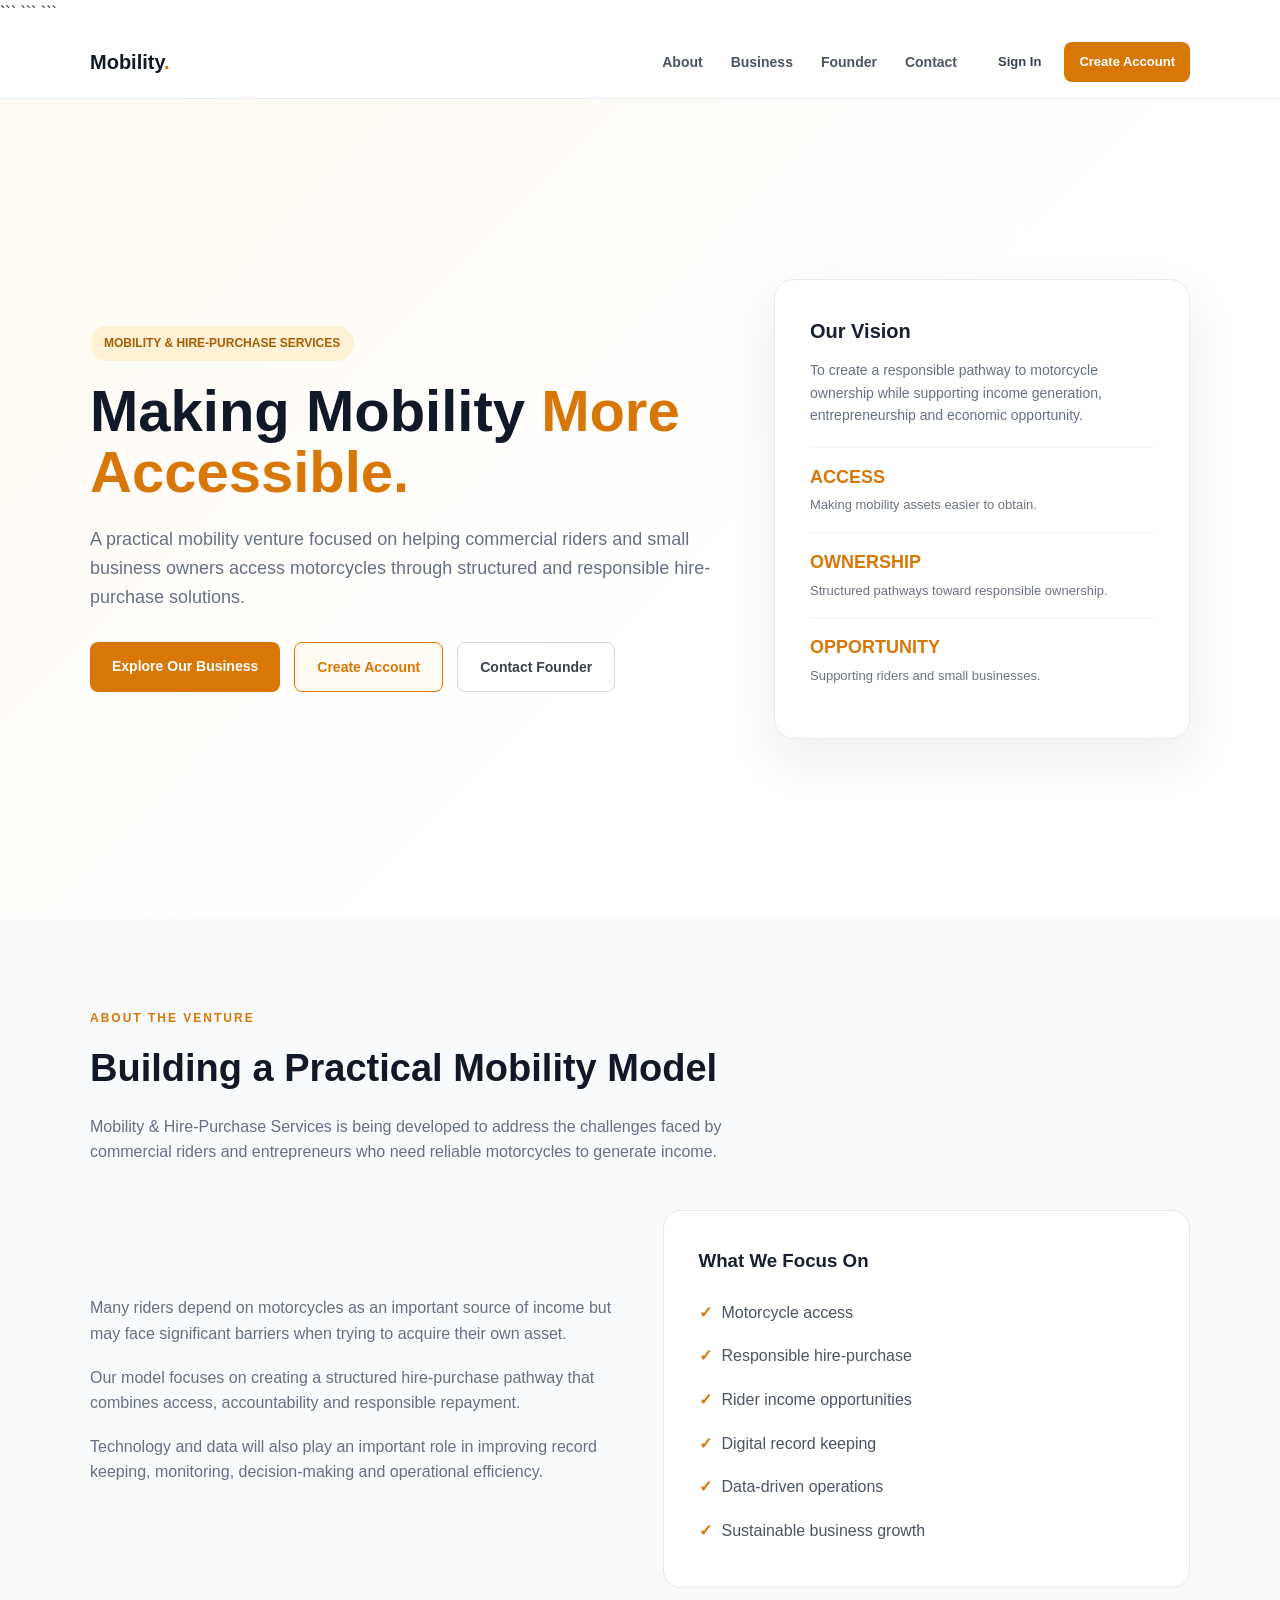
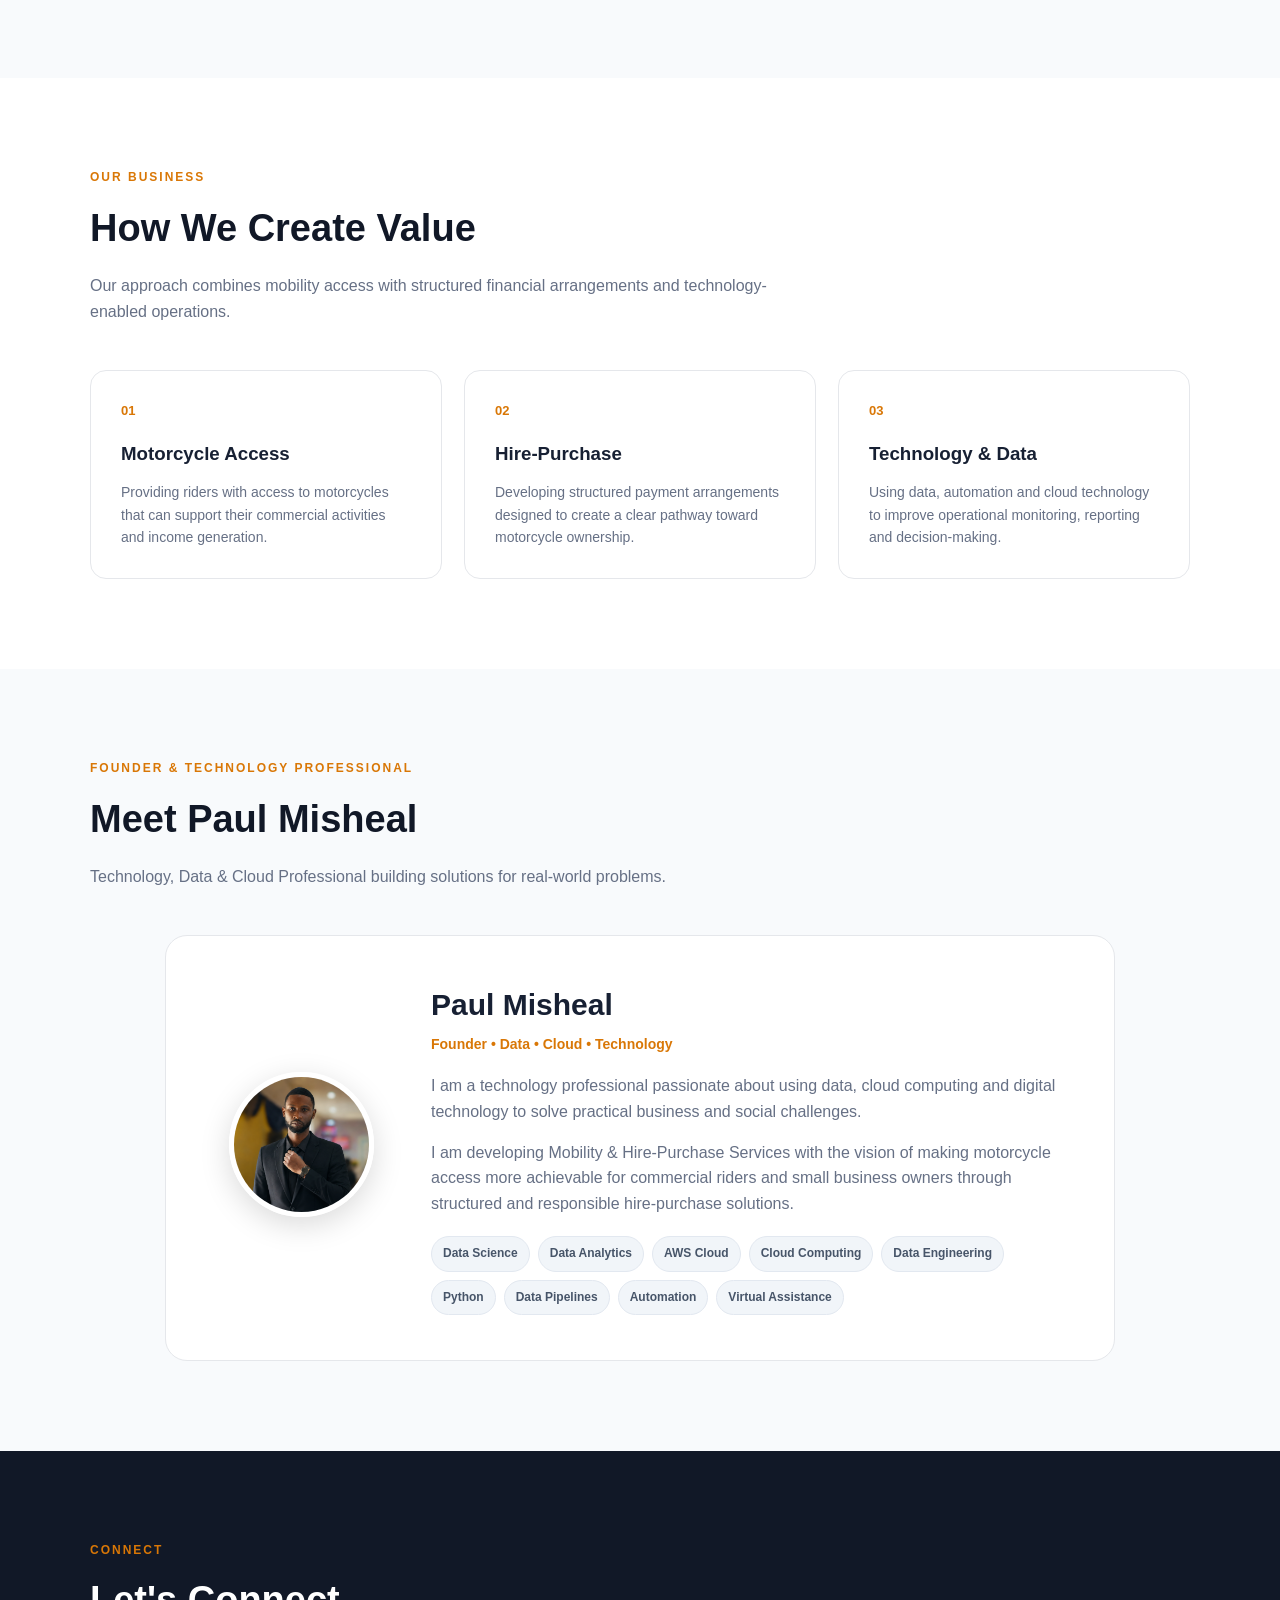
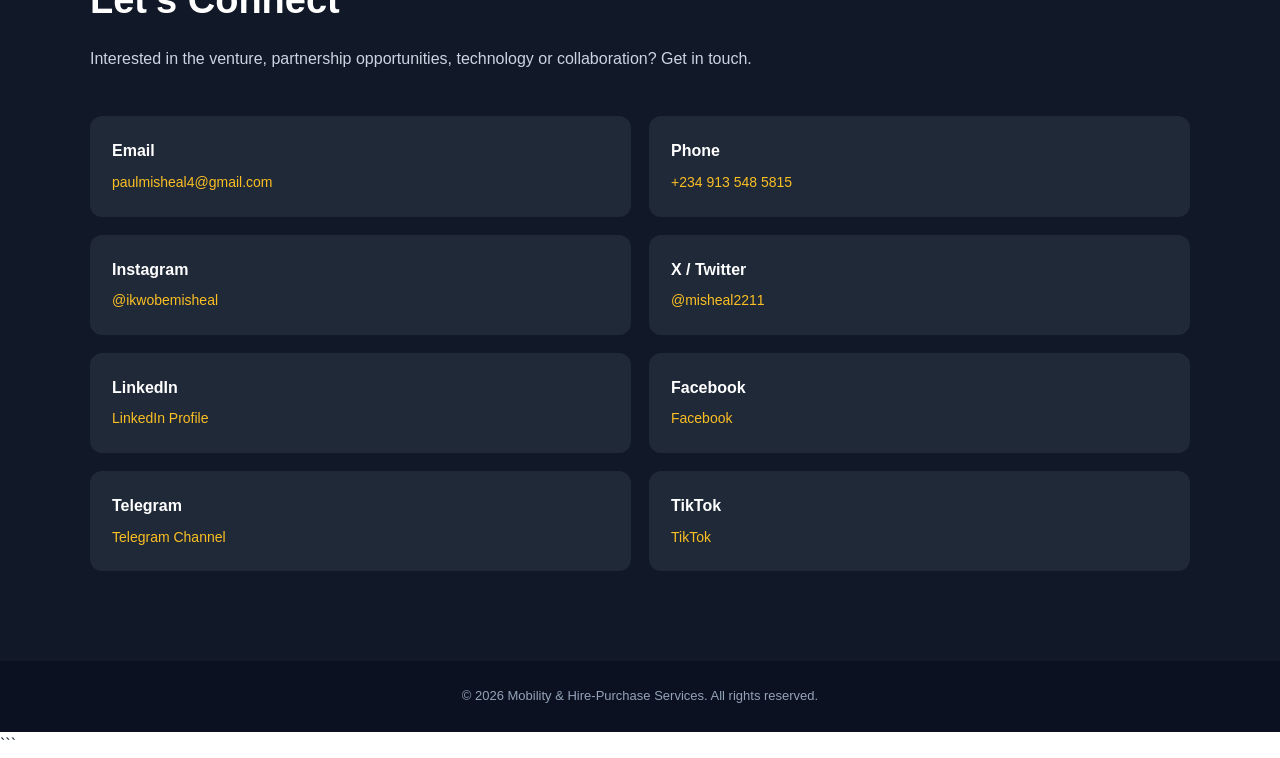
==== commit a5cc0587: "Add signup and login buttons to homepage" ====
--- a/index.html
+++ b/index.html
@@ -1,925 +1,1058 @@
 <!DOCTYPE html>
+
 <html lang="en">
 <head>
     <meta charset="UTF-8">
     <meta name="viewport" content="width=device-width, initial-scale=1.0">
 
-    <title>Paul Misheal | Mobility & Hire-Purchase Services</title>
-
-    <meta name="description"
-        content="Mobility & Hire-Purchase Services provides structured motorcycle access solutions while leveraging technology, data and responsible business practices.">
-
-    <style>
-        * {
-            margin: 0;
-            padding: 0;
-            box-sizing: border-box;
-        }
-
-        html {
-            scroll-behavior: smooth;
-        }
-
-        body {
-            font-family: Arial, Helvetica, sans-serif;
-            color: #172033;
-            background: #ffffff;
-            line-height: 1.6;
-        }
-
-        /* ================= NAVIGATION ================= */
-
-        nav {
-            position: sticky;
-            top: 0;
-            z-index: 1000;
-            background: rgba(255, 255, 255, 0.97);
-            border-bottom: 1px solid #e8ebf0;
-        }
+```
+<title>Paul Misheal | Mobility & Hire-Purchase Services</title>
+
+<meta name="description"
+    content="Mobility & Hire-Purchase Services provides structured motorcycle access solutions while leveraging technology, data and responsible business practices.">
+
+<style>
+    * {
+        margin: 0;
+        padding: 0;
+        box-sizing: border-box;
+    }
+
+    html {
+        scroll-behavior: smooth;
+    }
+
+    body {
+        font-family: Arial, Helvetica, sans-serif;
+        color: #172033;
+        background: #ffffff;
+        line-height: 1.6;
+    }
+
+    /* ================= NAVIGATION ================= */
+
+    nav {
+        position: sticky;
+        top: 0;
+        z-index: 1000;
+        background: rgba(255, 255, 255, 0.97);
+        border-bottom: 1px solid #e8ebf0;
+    }
+
+    .nav-container {
+        max-width: 1150px;
+        margin: auto;
+        padding: 16px 25px;
+        display: flex;
+        justify-content: space-between;
+        align-items: center;
+    }
+
+    .logo {
+        font-size: 20px;
+        font-weight: 800;
+        color: #111827;
+        text-decoration: none;
+    }
+
+    .logo span {
+        color: #d97706;
+    }
+
+    .nav-right {
+        display: flex;
+        align-items: center;
+        gap: 28px;
+    }
+
+    .nav-links {
+        display: flex;
+        gap: 28px;
+        list-style: none;
+    }
+
+    .nav-links a {
+        text-decoration: none;
+        color: #4b5563;
+        font-size: 14px;
+        font-weight: 600;
+    }
+
+    .nav-links a:hover {
+        color: #d97706;
+    }
+
+    .nav-auth {
+        display: flex;
+        align-items: center;
+        gap: 10px;
+    }
+
+    .nav-login {
+        text-decoration: none;
+        color: #374151;
+        font-size: 13px;
+        font-weight: 800;
+        padding: 9px 13px;
+    }
+
+    .nav-login:hover {
+        color: #d97706;
+    }
+
+    .nav-signup {
+        text-decoration: none;
+        background: #d97706;
+        color: #ffffff;
+        font-size: 13px;
+        font-weight: 800;
+        padding: 10px 15px;
+        border-radius: 8px;
+    }
+
+    .nav-signup:hover {
+        background: #b85f00;
+    }
+
+    /* ================= HERO ================= */
+
+    .hero {
+        min-height: 650px;
+        display: flex;
+        align-items: center;
+        background:
+            linear-gradient(135deg, #fffaf2 0%, #ffffff 55%);
+    }
+
+    .hero-container {
+        max-width: 1150px;
+        width: 100%;
+        margin: auto;
+        padding: 90px 25px;
+        display: grid;
+        grid-template-columns: 1.2fr 0.8fr;
+        gap: 60px;
+        align-items: center;
+    }
+
+    .badge {
+        display: inline-block;
+        padding: 8px 14px;
+        background: #fff1d6;
+        color: #a65f00;
+        border-radius: 30px;
+        font-size: 12px;
+        font-weight: 800;
+        margin-bottom: 20px;
+    }
+
+    .hero h1 {
+        font-size: 58px;
+        line-height: 1.05;
+        color: #111827;
+        margin-bottom: 22px;
+    }
+
+    .hero h1 span {
+        color: #d97706;
+    }
+
+    .hero p {
+        max-width: 650px;
+        font-size: 18px;
+        color: #667085;
+        margin-bottom: 30px;
+    }
+
+    .hero-buttons {
+        display: flex;
+        gap: 14px;
+        flex-wrap: wrap;
+    }
+
+    .btn {
+        display: inline-block;
+        padding: 13px 22px;
+        border-radius: 8px;
+        text-decoration: none;
+        font-size: 14px;
+        font-weight: 700;
+    }
+
+    .btn-primary {
+        background: #d97706;
+        color: white;
+    }
+
+    .btn-primary:hover {
+        background: #b85f00;
+    }
+
+    .btn-secondary {
+        border: 1px solid #d1d5db;
+        color: #374151;
+        background: white;
+    }
+
+    .btn-secondary:hover {
+        border-color: #d97706;
+        color: #d97706;
+    }
+
+    .btn-account {
+        border: 1px solid #d97706;
+        color: #d97706;
+        background: #fffaf2;
+    }
+
+    .btn-account:hover {
+        background: #fff1d6;
+    }
+
+    /* ================= HERO CARD ================= */
+
+    .hero-card {
+        background: white;
+        border: 1px solid #e8ebf0;
+        border-radius: 20px;
+        padding: 35px;
+        box-shadow: 0 20px 50px rgba(0, 0, 0, 0.07);
+    }
+
+    .hero-card h3 {
+        font-size: 20px;
+        margin-bottom: 12px;
+    }
+
+    .hero-card p {
+        font-size: 14px;
+        margin-bottom: 20px;
+    }
+
+    .stat {
+        padding: 15px 0;
+        border-top: 1px solid #edf0f4;
+    }
+
+    .stat strong {
+        display: block;
+        color: #d97706;
+        font-size: 18px;
+    }
+
+    .stat span {
+        color: #6b7280;
+        font-size: 13px;
+    }
+
+    /* ================= GENERAL SECTIONS ================= */
+
+    section {
+        padding: 90px 25px;
+    }
+
+    .container {
+        max-width: 1100px;
+        margin: auto;
+    }
+
+    .section-label {
+        color: #d97706;
+        font-size: 12px;
+        font-weight: 800;
+        letter-spacing: 2px;
+        text-transform: uppercase;
+        margin-bottom: 10px;
+    }
+
+    .section-title {
+        font-size: 38px;
+        color: #111827;
+        margin-bottom: 15px;
+    }
+
+    .section-intro {
+        max-width: 700px;
+        color: #667085;
+        margin-bottom: 45px;
+    }
+
+    /* ================= ABOUT ================= */
+
+    .about {
+        background: #f8fafc;
+    }
+
+    .about-grid {
+        display: grid;
+        grid-template-columns: 1fr 1fr;
+        gap: 45px;
+        align-items: center;
+    }
+
+    .about-text p {
+        color: #667085;
+        margin-bottom: 18px;
+    }
+
+    .about-card {
+        background: white;
+        padding: 35px;
+        border-radius: 18px;
+        border: 1px solid #e5e7eb;
+    }
+
+    .about-card h3 {
+        margin-bottom: 15px;
+    }
+
+    .about-card li {
+        list-style: none;
+        padding: 9px 0;
+        color: #4b5563;
+    }
+
+    .about-card li::before {
+        content: "✓";
+        color: #d97706;
+        font-weight: bold;
+        margin-right: 10px;
+    }
+
+    /* ================= BUSINESS ================= */
+
+    .business-grid {
+        display: grid;
+        grid-template-columns: repeat(3, 1fr);
+        gap: 22px;
+    }
+
+    .business-card {
+        padding: 30px;
+        border: 1px solid #e5e7eb;
+        border-radius: 16px;
+        background: white;
+    }
+
+    .business-card .number {
+        font-size: 13px;
+        font-weight: 800;
+        color: #d97706;
+        margin-bottom: 18px;
+    }
+
+    .business-card h3 {
+        margin-bottom: 12px;
+    }
+
+    .business-card p {
+        color: #667085;
+        font-size: 14px;
+    }
+
+    /* ================= FOUNDER ================= */
+
+    .founder {
+        background: #f8fafc;
+    }
+
+    .founder-box {
+        max-width: 950px;
+        margin: auto;
+        background: white;
+        border: 1px solid #e5e7eb;
+        border-radius: 22px;
+        padding: 45px;
+        display: grid;
+        grid-template-columns: 180px 1fr;
+        gap: 40px;
+        align-items: center;
+    }
+
+    .founder-photo {
+        text-align: center;
+    }
+
+    .founder-photo img {
+        width: 145px;
+        height: 145px;
+        border-radius: 50%;
+        object-fit: cover;
+        border: 5px solid #fff;
+        box-shadow: 0 8px 30px rgba(0, 0, 0, 0.15);
+    }
+
+    .founder-info h3 {
+        font-size: 30px;
+        margin-bottom: 4px;
+    }
+
+    .founder-role {
+        color: #d97706;
+        font-weight: 800;
+        font-size: 14px;
+        margin-bottom: 18px;
+    }
+
+    .founder-info p {
+        color: #667085;
+        margin-bottom: 15px;
+    }
+
+    .skills {
+        display: flex;
+        flex-wrap: wrap;
+        gap: 8px;
+        margin-top: 20px;
+    }
+
+    .skills span {
+        background: #f1f5f9;
+        border: 1px solid #e2e8f0;
+        padding: 7px 11px;
+        border-radius: 20px;
+        font-size: 12px;
+        font-weight: 700;
+        color: #475569;
+    }
+
+    /* ================= CONTACT ================= */
+
+    .contact {
+        background: #111827;
+        color: white;
+    }
+
+    .contact .section-title {
+        color: white;
+    }
+
+    .contact .section-intro {
+        color: #cbd5e1;
+    }
+
+    .contact-grid {
+        display: grid;
+        grid-template-columns: repeat(2, 1fr);
+        gap: 18px;
+    }
+
+    .contact-item {
+        background: #1f2937;
+        padding: 22px;
+        border-radius: 12px;
+    }
+
+    .contact-item strong {
+        display: block;
+        margin-bottom: 5px;
+    }
+
+    .contact-item a {
+        color: #fbbf24;
+        text-decoration: none;
+        font-size: 14px;
+        word-break: break-word;
+    }
+
+    /* ================= FOOTER ================= */
+
+    footer {
+        background: #0b1120;
+        color: #94a3b8;
+        text-align: center;
+        padding: 25px;
+        font-size: 13px;
+    }
+
+    /* ================= MOBILE ================= */
+
+    @media (max-width: 900px) {
+
+        .nav-right {
+            gap: 12px;
+        }
+
+        .nav-links {
+            display: none;
+        }
+
+        .hero-container {
+            grid-template-columns: 1fr;
+            padding: 70px 25px;
+        }
+
+        .hero h1 {
+            font-size: 42px;
+        }
+
+        .about-grid {
+            grid-template-columns: 1fr;
+        }
+
+        .business-grid {
+            grid-template-columns: 1fr;
+        }
+
+        .founder-box {
+            grid-template-columns: 1fr;
+            text-align: center;
+            padding: 35px 25px;
+        }
+
+        .founder-photo img {
+            width: 125px;
+            height: 125px;
+        }
+
+        .skills {
+            justify-content: center;
+        }
+
+        .contact-grid {
+            grid-template-columns: 1fr;
+        }
+
+        .section-title {
+            font-size: 32px;
+        }
+    }
+
+    @media (max-width: 600px) {
 
         .nav-container {
-            max-width: 1150px;
-            margin: auto;
-            padding: 18px 25px;
-            display: flex;
-            justify-content: space-between;
-            align-items: center;
-        }
-
-        .logo {
-            font-size: 20px;
-            font-weight: 800;
-            color: #111827;
-        }
-
-        .logo span {
-            color: #d97706;
-        }
-
-        .nav-links {
-            display: flex;
-            gap: 28px;
-            list-style: none;
-        }
-
-        .nav-links a {
-            text-decoration: none;
-            color: #4b5563;
-            font-size: 14px;
-            font-weight: 600;
-        }
-
-        .nav-links a:hover {
-            color: #d97706;
-        }
-
-        /* ================= HERO ================= */
-
-        .hero {
-            min-height: 650px;
-            display: flex;
-            align-items: center;
-            background:
-                linear-gradient(135deg, #fffaf2 0%, #ffffff 55%);
-        }
-
-        .hero-container {
-            max-width: 1150px;
+            padding: 14px 18px;
+        }
+
+        .nav-auth {
+            gap: 4px;
+        }
+
+        .nav-login {
+            padding: 8px 7px;
+            font-size: 12px;
+        }
+
+        .nav-signup {
+            padding: 9px 10px;
+            font-size: 12px;
+        }
+
+        .hero-buttons {
+            flex-direction: column;
+        }
+
+        .hero-buttons .btn {
+            text-align: center;
             width: 100%;
-            margin: auto;
-            padding: 90px 25px;
-            display: grid;
-            grid-template-columns: 1.2fr 0.8fr;
-            gap: 60px;
-            align-items: center;
-        }
-
-        .badge {
-            display: inline-block;
-            padding: 8px 14px;
-            background: #fff1d6;
-            color: #a65f00;
-            border-radius: 30px;
-            font-size: 12px;
-            font-weight: 800;
-            margin-bottom: 20px;
-        }
-
-        .hero h1 {
-            font-size: 58px;
-            line-height: 1.05;
-            color: #111827;
-            margin-bottom: 22px;
-        }
-
-        .hero h1 span {
-            color: #d97706;
-        }
-
-        .hero p {
-            max-width: 650px;
-            font-size: 18px;
-            color: #667085;
-            margin-bottom: 30px;
-        }
-
-        .hero-buttons {
-            display: flex;
-            gap: 14px;
-            flex-wrap: wrap;
-        }
-
-        .btn {
-            display: inline-block;
-            padding: 13px 22px;
-            border-radius: 8px;
-            text-decoration: none;
-            font-size: 14px;
-            font-weight: 700;
-        }
-
-        .btn-primary {
-            background: #d97706;
-            color: white;
-        }
-
-        .btn-primary:hover {
-            background: #b85f00;
-        }
-
-        .btn-secondary {
-            border: 1px solid #d1d5db;
-            color: #374151;
-            background: white;
-        }
-
-        /* ================= HERO CARD ================= */
-
-        .hero-card {
-            background: white;
-            border: 1px solid #e8ebf0;
-            border-radius: 20px;
-            padding: 35px;
-            box-shadow: 0 20px 50px rgba(0, 0, 0, 0.07);
-        }
-
-        .hero-card h3 {
-            font-size: 20px;
-            margin-bottom: 12px;
-        }
-
-        .hero-card p {
-            font-size: 14px;
-            margin-bottom: 20px;
-        }
-
-        .stat {
-            padding: 15px 0;
-            border-top: 1px solid #edf0f4;
-        }
-
-        .stat strong {
-            display: block;
-            color: #d97706;
-            font-size: 18px;
-        }
-
-        .stat span {
-            color: #6b7280;
-            font-size: 13px;
-        }
-
-        /* ================= GENERAL SECTIONS ================= */
-
-        section {
-            padding: 90px 25px;
-        }
-
-        .container {
-            max-width: 1100px;
-            margin: auto;
-        }
-
-        .section-label {
-            color: #d97706;
-            font-size: 12px;
-            font-weight: 800;
-            letter-spacing: 2px;
-            text-transform: uppercase;
-            margin-bottom: 10px;
-        }
-
-        .section-title {
-            font-size: 38px;
-            color: #111827;
-            margin-bottom: 15px;
-        }
-
-        .section-intro {
-            max-width: 700px;
-            color: #667085;
-            margin-bottom: 45px;
-        }
-
-        /* ================= ABOUT ================= */
-
-        .about {
-            background: #f8fafc;
-        }
-
-        .about-grid {
-            display: grid;
-            grid-template-columns: 1fr 1fr;
-            gap: 45px;
-            align-items: center;
-        }
-
-        .about-text p {
-            color: #667085;
-            margin-bottom: 18px;
-        }
-
-        .about-card {
-            background: white;
-            padding: 35px;
-            border-radius: 18px;
-            border: 1px solid #e5e7eb;
-        }
-
-        .about-card h3 {
-            margin-bottom: 15px;
-        }
-
-        .about-card li {
-            list-style: none;
-            padding: 9px 0;
-            color: #4b5563;
-        }
-
-        .about-card li::before {
-            content: "✓";
-            color: #d97706;
-            font-weight: bold;
-            margin-right: 10px;
-        }
-
-        /* ================= BUSINESS ================= */
-
-        .business-grid {
-            display: grid;
-            grid-template-columns: repeat(3, 1fr);
-            gap: 22px;
-        }
-
-        .business-card {
-            padding: 30px;
-            border: 1px solid #e5e7eb;
-            border-radius: 16px;
-            background: white;
-        }
-
-        .business-card .number {
-            font-size: 13px;
-            font-weight: 800;
-            color: #d97706;
-            margin-bottom: 18px;
-        }
-
-        .business-card h3 {
-            margin-bottom: 12px;
-        }
-
-        .business-card p {
-            color: #667085;
-            font-size: 14px;
-        }
-
-        /* ================= FOUNDER ================= */
-
-        .founder {
-            background: #f8fafc;
-        }
-
-        .founder-box {
-            max-width: 950px;
-            margin: auto;
-            background: white;
-            border: 1px solid #e5e7eb;
-            border-radius: 22px;
-            padding: 45px;
-            display: grid;
-            grid-template-columns: 180px 1fr;
-            gap: 40px;
-            align-items: center;
-        }
-
-        .founder-photo {
-            text-align: center;
-        }
-
-        .founder-photo img {
-            width: 145px;
-            height: 145px;
-            border-radius: 50%;
-            object-fit: cover;
-            border: 5px solid #fff;
-            box-shadow: 0 8px 30px rgba(0, 0, 0, 0.15);
-        }
-
-        .founder-info h3 {
-            font-size: 30px;
-            margin-bottom: 4px;
-        }
-
-        .founder-role {
-            color: #d97706;
-            font-weight: 800;
-            font-size: 14px;
-            margin-bottom: 18px;
-        }
-
-        .founder-info p {
-            color: #667085;
-            margin-bottom: 15px;
-        }
-
-        .skills {
-            display: flex;
-            flex-wrap: wrap;
-            gap: 8px;
-            margin-top: 20px;
-        }
-
-        .skills span {
-            background: #f1f5f9;
-            border: 1px solid #e2e8f0;
-            padding: 7px 11px;
-            border-radius: 20px;
-            font-size: 12px;
-            font-weight: 700;
-            color: #475569;
-        }
-
-        /* ================= CONTACT ================= */
-
-        .contact {
-            background: #111827;
-            color: white;
-        }
-
-        .contact .section-title {
-            color: white;
-        }
-
-        .contact .section-intro {
-            color: #cbd5e1;
-        }
-
-        .contact-grid {
-            display: grid;
-            grid-template-columns: repeat(2, 1fr);
-            gap: 18px;
-        }
-
-        .contact-item {
-            background: #1f2937;
-            padding: 22px;
-            border-radius: 12px;
-        }
-
-        .contact-item strong {
-            display: block;
-            margin-bottom: 5px;
-        }
-
-        .contact-item a {
-            color: #fbbf24;
-            text-decoration: none;
-            font-size: 14px;
-            word-break: break-word;
-        }
-
-        /* ================= FOOTER ================= */
-
-        footer {
-            background: #0b1120;
-            color: #94a3b8;
-            text-align: center;
-            padding: 25px;
-            font-size: 13px;
-        }
-
-        /* ================= MOBILE ================= */
-
-        @media (max-width: 800px) {
-
-            .nav-links {
-                display: none;
-            }
-
-            .hero-container {
-                grid-template-columns: 1fr;
-                padding: 70px 25px;
-            }
-
-            .hero h1 {
-                font-size: 42px;
-            }
-
-            .about-grid {
-                grid-template-columns: 1fr;
-            }
-
-            .business-grid {
-                grid-template-columns: 1fr;
-            }
-
-            .founder-box {
-                grid-template-columns: 1fr;
-                text-align: center;
-                padding: 35px 25px;
-            }
-
-            .founder-photo img {
-                width: 125px;
-                height: 125px;
-            }
-
-            .skills {
-                justify-content: center;
-            }
-
-            .contact-grid {
-                grid-template-columns: 1fr;
-            }
-
-            .section-title {
-                font-size: 32px;
-            }
-        }
-    </style>
+        }
+    }
+</style>
+```
+
 </head>
 
 <body>
 
-    <!-- NAVIGATION -->
-
-    <nav>
-        <div class="nav-container">
-
-            <div class="logo">
-                Mobility<span>.</span>
-            </div>
+```
+<!-- ================= NAVIGATION ================= -->
+
+<nav>
+    <div class="nav-container">
+
+        <a href="index.html" class="logo">
+            Mobility<span>.</span>
+        </a>
+
+        <div class="nav-right">
 
             <ul class="nav-links">
-                <li><a href="#about">About</a></li>
-                <li><a href="#business">Business</a></li>
-                <li><a href="#founder">Founder</a></li>
-                <li><a href="#contact">Contact</a></li>
+                <li>
+                    <a href="#about">About</a>
+                </li>
+
+                <li>
+                    <a href="#business">Business</a>
+                </li>
+
+                <li>
+                    <a href="#founder">Founder</a>
+                </li>
+
+                <li>
+                    <a href="#contact">Contact</a>
+                </li>
             </ul>
 
+            <!-- ACCOUNT BUTTONS -->
+
+            <div class="nav-auth">
+
+                <a href="login.html" class="nav-login">
+                    Sign In
+                </a>
+
+                <a href="signup.html" class="nav-signup">
+                    Create Account
+                </a>
+
+            </div>
+
         </div>
-    </nav>
-
-
-    <!-- HERO -->
-
-    <section class="hero">
-
-        <div class="hero-container">
-
-            <div>
-
-                <div class="badge">
-                    MOBILITY & HIRE-PURCHASE SERVICES
+
+    </div>
+</nav>
+
+
+<!-- ================= HERO ================= -->
+
+<section class="hero">
+
+    <div class="hero-container">
+
+        <div>
+
+            <div class="badge">
+                MOBILITY & HIRE-PURCHASE SERVICES
+            </div>
+
+            <h1>
+                Making Mobility
+                <span>More Accessible.</span>
+            </h1>
+
+            <p>
+                A practical mobility venture focused on helping
+                commercial riders and small business owners access
+                motorcycles through structured and responsible
+                hire-purchase solutions.
+            </p>
+
+            <div class="hero-buttons">
+
+                <a href="#business" class="btn btn-primary">
+                    Explore Our Business
+                </a>
+
+                <a href="signup.html" class="btn btn-account">
+                    Create Account
+                </a>
+
+                <a href="#contact" class="btn btn-secondary">
+                    Contact Founder
+                </a>
+
+            </div>
+
+        </div>
+
+
+        <div class="hero-card">
+
+            <h3>
+                Our Vision
+            </h3>
+
+            <p>
+                To create a responsible pathway to motorcycle
+                ownership while supporting income generation,
+                entrepreneurship and economic opportunity.
+            </p>
+
+            <div class="stat">
+                <strong>ACCESS</strong>
+                <span>
+                    Making mobility assets easier to obtain.
+                </span>
+            </div>
+
+            <div class="stat">
+                <strong>OWNERSHIP</strong>
+                <span>
+                    Structured pathways toward responsible ownership.
+                </span>
+            </div>
+
+            <div class="stat">
+                <strong>OPPORTUNITY</strong>
+                <span>
+                    Supporting riders and small businesses.
+                </span>
+            </div>
+
+        </div>
+
+    </div>
+
+</section>
+
+
+<!-- ================= ABOUT ================= -->
+
+<section class="about" id="about">
+
+    <div class="container">
+
+        <div class="section-label">
+            About The Venture
+        </div>
+
+        <h2 class="section-title">
+            Building a Practical Mobility Model
+        </h2>
+
+        <p class="section-intro">
+            Mobility & Hire-Purchase Services is being developed
+            to address the challenges faced by commercial riders
+            and entrepreneurs who need reliable motorcycles to
+            generate income.
+        </p>
+
+
+        <div class="about-grid">
+
+            <div class="about-text">
+
+                <p>
+                    Many riders depend on motorcycles as an important
+                    source of income but may face significant barriers
+                    when trying to acquire their own asset.
+                </p>
+
+                <p>
+                    Our model focuses on creating a structured
+                    hire-purchase pathway that combines access,
+                    accountability and responsible repayment.
+                </p>
+
+                <p>
+                    Technology and data will also play an important
+                    role in improving record keeping, monitoring,
+                    decision-making and operational efficiency.
+                </p>
+
+            </div>
+
+
+            <div class="about-card">
+
+                <h3>
+                    What We Focus On
+                </h3>
+
+                <ul>
+                    <li>Motorcycle access</li>
+                    <li>Responsible hire-purchase</li>
+                    <li>Rider income opportunities</li>
+                    <li>Digital record keeping</li>
+                    <li>Data-driven operations</li>
+                    <li>Sustainable business growth</li>
+                </ul>
+
+            </div>
+
+        </div>
+
+    </div>
+
+</section>
+
+
+<!-- ================= BUSINESS ================= -->
+
+<section id="business">
+
+    <div class="container">
+
+        <div class="section-label">
+            Our Business
+        </div>
+
+        <h2 class="section-title">
+            How We Create Value
+        </h2>
+
+        <p class="section-intro">
+            Our approach combines mobility access with structured
+            financial arrangements and technology-enabled operations.
+        </p>
+
+
+        <div class="business-grid">
+
+            <div class="business-card">
+
+                <div class="number">
+                    01
                 </div>
 
-                <h1>
-                    Making Mobility
-                    <span>More Accessible.</span>
-                </h1>
+                <h3>
+                    Motorcycle Access
+                </h3>
 
                 <p>
-                    A practical mobility venture focused on helping
-                    commercial riders and small business owners access
-                    motorcycles through structured and responsible
+                    Providing riders with access to motorcycles
+                    that can support their commercial activities
+                    and income generation.
+                </p>
+
+            </div>
+
+
+            <div class="business-card">
+
+                <div class="number">
+                    02
+                </div>
+
+                <h3>
+                    Hire-Purchase
+                </h3>
+
+                <p>
+                    Developing structured payment arrangements
+                    designed to create a clear pathway toward
+                    motorcycle ownership.
+                </p>
+
+            </div>
+
+
+            <div class="business-card">
+
+                <div class="number">
+                    03
+                </div>
+
+                <h3>
+                    Technology & Data
+                </h3>
+
+                <p>
+                    Using data, automation and cloud technology
+                    to improve operational monitoring,
+                    reporting and decision-making.
+                </p>
+
+            </div>
+
+        </div>
+
+    </div>
+
+</section>
+
+
+<!-- ================= FOUNDER ================= -->
+
+<section class="founder" id="founder">
+
+    <div class="container">
+
+        <div class="section-label">
+            Founder & Technology Professional
+        </div>
+
+        <h2 class="section-title">
+            Meet Paul Misheal
+        </h2>
+
+        <p class="section-intro">
+            Technology, Data & Cloud Professional building
+            solutions for real-world problems.
+        </p>
+
+
+        <div class="founder-box">
+
+            <div class="founder-photo">
+
+                <img
+                    src="paul-misheal.jpg.png"
+                    alt="Paul Misheal - Founder"
+                >
+
+            </div>
+
+
+            <div class="founder-info">
+
+                <h3>
+                    Paul Misheal
+                </h3>
+
+                <div class="founder-role">
+                    Founder • Data • Cloud • Technology
+                </div>
+
+                <p>
+                    I am a technology professional passionate about
+                    using data, cloud computing and digital technology
+                    to solve practical business and social challenges.
+                </p>
+
+                <p>
+                    I am developing Mobility & Hire-Purchase Services
+                    with the vision of making motorcycle access more
+                    achievable for commercial riders and small business
+                    owners through structured and responsible
                     hire-purchase solutions.
                 </p>
 
-                <div class="hero-buttons">
-
-                    <a href="#business" class="btn btn-primary">
-                        Explore Our Business
-                    </a>
-
-                    <a href="#contact" class="btn btn-secondary">
-                        Contact Founder
-                    </a>
+                <div class="skills">
+
+                    <span>Data Science</span>
+                    <span>Data Analytics</span>
+                    <span>AWS Cloud</span>
+                    <span>Cloud Computing</span>
+                    <span>Data Engineering</span>
+                    <span>Python</span>
+                    <span>Data Pipelines</span>
+                    <span>Automation</span>
+                    <span>Virtual Assistance</span>
 
                 </div>
 
             </div>
 
-
-            <div class="hero-card">
-
-                <h3>
-                    Our Vision
-                </h3>
-
-                <p>
-                    To create a responsible pathway to motorcycle
-                    ownership while supporting income generation,
-                    entrepreneurship and economic opportunity.
-                </p>
-
-                <div class="stat">
-                    <strong>ACCESS</strong>
-                    <span>Making mobility assets easier to obtain.</span>
-                </div>
-
-                <div class="stat">
-                    <strong>OWNERSHIP</strong>
-                    <span>Structured pathways toward responsible ownership.</span>
-                </div>
-
-                <div class="stat">
-                    <strong>OPPORTUNITY</strong>
-                    <span>Supporting riders and small businesses.</span>
-                </div>
-
-            </div>
-
         </div>
 
-    </section>
-
-
-    <!-- ABOUT -->
-
-    <section class="about" id="about">
-
-        <div class="container">
-
-            <div class="section-label">
-                About The Venture
-            </div>
-
-            <h2 class="section-title">
-                Building a Practical Mobility Model
-            </h2>
-
-            <p class="section-intro">
-                Mobility & Hire-Purchase Services is being developed
-                to address the challenges faced by commercial riders
-                and entrepreneurs who need reliable motorcycles to
-                generate income.
-            </p>
-
-
-            <div class="about-grid">
-
-                <div class="about-text">
-
-                    <p>
-                        Many riders depend on motorcycles as an important
-                        source of income but may face significant barriers
-                        when trying to acquire their own asset.
-                    </p>
-
-                    <p>
-                        Our model focuses on creating a structured
-                        hire-purchase pathway that combines access,
-                        accountability and responsible repayment.
-                    </p>
-
-                    <p>
-                        Technology and data will also play an important
-                        role in improving record keeping, monitoring,
-                        decision-making and operational efficiency.
-                    </p>
-
-                </div>
-
-
-                <div class="about-card">
-
-                    <h3>
-                        What We Focus On
-                    </h3>
-
-                    <ul>
-                        <li>Motorcycle access</li>
-                        <li>Responsible hire-purchase</li>
-                        <li>Rider income opportunities</li>
-                        <li>Digital record keeping</li>
-                        <li>Data-driven operations</li>
-                        <li>Sustainable business growth</li>
-                    </ul>
-
-                </div>
-
-            </div>
-
+    </div>
+
+</section>
+
+
+<!-- ================= CONTACT ================= -->
+
+<section class="contact" id="contact">
+
+    <div class="container">
+
+        <div class="section-label">
+            Connect
         </div>
 
-    </section>
-
-
-    <!-- BUSINESS -->
-
-    <section id="business">
-
-        <div class="container">
-
-            <div class="section-label">
-                Our Business
-            </div>
-
-            <h2 class="section-title">
-                How We Create Value
-            </h2>
-
-            <p class="section-intro">
-                Our approach combines mobility access with structured
-                financial arrangements and technology-enabled operations.
-            </p>
-
-
-            <div class="business-grid">
-
-                <div class="business-card">
-
-                    <div class="number">
-                        01
-                    </div>
-
-                    <h3>
-                        Motorcycle Access
-                    </h3>
-
-                    <p>
-                        Providing riders with access to motorcycles
-                        that can support their commercial activities
-                        and income generation.
-                    </p>
-
-                </div>
-
-
-                <div class="business-card">
-
-                    <div class="number">
-                        02
-                    </div>
-
-                    <h3>
-                        Hire-Purchase
-                    </h3>
-
-                    <p>
-                        Developing structured payment arrangements
-                        designed to create a clear pathway toward
-                        motorcycle ownership.
-                    </p>
-
-                </div>
-
-
-                <div class="business-card">
-
-                    <div class="number">
-                        03
-                    </div>
-
-                    <h3>
-                        Technology & Data
-                    </h3>
-
-                    <p>
-                        Using data, automation and cloud technology
-                        to improve operational monitoring,
-                        reporting and decision-making.
-                    </p>
-
-                </div>
+        <h2 class="section-title">
+            Let's Connect
+        </h2>
+
+        <p class="section-intro">
+            Interested in the venture, partnership opportunities,
+            technology or collaboration? Get in touch.
+        </p>
+
+
+        <div class="contact-grid">
+
+            <div class="contact-item">
+
+                <strong>Email</strong>
+
+                <a href="mailto:paulmisheal4@gmail.com">
+                    paulmisheal4@gmail.com
+                </a>
+
+            </div>
+
+
+            <div class="contact-item">
+
+                <strong>Phone</strong>
+
+                <a href="tel:+2349135485815">
+                    +234 913 548 5815
+                </a>
+
+            </div>
+
+
+            <div class="contact-item">
+
+                <strong>Instagram</strong>
+
+                <a href="https://www.instagram.com/ikwobemisheal/"
+                   target="_blank">
+                    @ikwobemisheal
+                </a>
+
+            </div>
+
+
+            <div class="contact-item">
+
+                <strong>X / Twitter</strong>
+
+                <a href="https://x.com/misheal2211"
+                   target="_blank">
+                    @misheal2211
+                </a>
+
+            </div>
+
+
+            <div class="contact-item">
+
+                <strong>LinkedIn</strong>
+
+                <a href="https://www.linkedin.com/feed/"
+                   target="_blank">
+                    LinkedIn Profile
+                </a>
+
+            </div>
+
+
+            <div class="contact-item">
+
+                <strong>Facebook</strong>
+
+                <a href="https://web.facebook.com/"
+                   target="_blank">
+                    Facebook
+                </a>
+
+            </div>
+
+
+            <div class="contact-item">
+
+                <strong>Telegram</strong>
+
+                <a href="https://web.telegram.org/a/#-1001242564543"
+                   target="_blank">
+                    Telegram Channel
+                </a>
+
+            </div>
+
+
+            <div class="contact-item">
+
+                <strong>TikTok</strong>
+
+                <a href="https://vm.tiktok.com/ZS9Bh6BGscT4U-JbQB0/"
+                   target="_blank">
+                    TikTok
+                </a>
 
             </div>
 
         </div>
 
-    </section>
-
-
-    <!-- FOUNDER -->
-
-    <section class="founder" id="founder">
-
-        <div class="container">
-
-            <div class="section-label">
-                Founder & Technology Professional
-            </div>
-
-            <h2 class="section-title">
-                Meet Paul Misheal
-            </h2>
-
-            <p class="section-intro">
-                Technology, Data & Cloud Professional building
-                solutions for real-world problems.
-            </p>
-
-
-            <div class="founder-box">
-
-                <div class="founder-photo">
-
-                    <img
-                        src="paul-misheal.jpg.png"
-                        alt="Paul Misheal - Founder"
-                    >
-
-                </div>
-
-
-                <div class="founder-info">
-
-                    <h3>
-                        Paul Misheal
-                    </h3>
-
-                    <div class="founder-role">
-                        Founder • Data • Cloud • Technology
-                    </div>
-
-                    <p>
-                        I am a technology professional passionate about
-                        using data, cloud computing and digital technology
-                        to solve practical business and social challenges.
-                    </p>
-
-                    <p>
-                        I am developing Mobility & Hire-Purchase Services
-                        with the vision of making motorcycle access more
-                        achievable for commercial riders and small business
-                        owners through structured and responsible
-                        hire-purchase solutions.
-                    </p>
-
-                    <div class="skills">
-
-                        <span>Data Science</span>
-                        <span>Data Analytics</span>
-                        <span>AWS Cloud</span>
-                        <span>Cloud Computing</span>
-                        <span>Data Engineering</span>
-                        <span>Python</span>
-                        <span>Data Pipelines</span>
-                        <span>Automation</span>
-                        <span>Virtual Assistance</span>
-
-                    </div>
-
-                </div>
-
-            </div>
-
-        </div>
-
-    </section>
-
-
-    <!-- CONTACT -->
-
-    <section class="contact" id="contact">
-
-        <div class="container">
-
-            <div class="section-label">
-                Connect
-            </div>
-
-            <h2 class="section-title">
-                Let's Connect
-            </h2>
-
-            <p class="section-intro">
-                Interested in the venture, partnership opportunities,
-                technology or collaboration? Get in touch.
-            </p>
-
-
-            <div class="contact-grid">
-
-                <div class="contact-item">
-
-                    <strong>Email</strong>
-
-                    <a href="mailto:paulmisheal4@gmail.com">
-                        paulmisheal4@gmail.com
-                    </a>
-
-                </div>
-
-
-                <div class="contact-item">
-
-                    <strong>Phone</strong>
-
-                    <a href="tel:+2349135485815">
-                        +234 913 548 5815
-                    </a>
-
-                </div>
-
-
-                <div class="contact-item">
-
-                    <strong>Instagram</strong>
-
-                    <a href="https://www.instagram.com/ikwobemisheal/"
-                       target="_blank">
-                        @ikwobemisheal
-                    </a>
-
-                </div>
-
-
-                <div class="contact-item">
-
-                    <strong>X / Twitter</strong>
-
-                    <a href="https://x.com/misheal2211"
-                       target="_blank">
-                        @misheal2211
-                    </a>
-
-                </div>
-
-
-                <div class="contact-item">
-
-                    <strong>LinkedIn</strong>
-
-                    <a href="https://www.linkedin.com/feed/"
-                       target="_blank">
-                        LinkedIn Profile
-                    </a>
-
-                </div>
-
-
-                <div class="contact-item">
-
-                    <strong>Facebook</strong>
-
-                    <a href="https://web.facebook.com/"
-                       target="_blank">
-                        Facebook
-                    </a>
-
-                </div>
-
-
-                <div class="contact-item">
-
-                    <strong>Telegram</strong>
-
-                    <a href="https://web.telegram.org/a/#-1001242564543"
-                       target="_blank">
-                        Telegram Channel
-                    </a>
-
-                </div>
-
-
-                <div class="contact-item">
-
-                    <strong>TikTok</strong>
-
-                    <a href="https://vm.tiktok.com/ZS9Bh6BGscT4U-JbQB0/"
-                       target="_blank">
-                        TikTok
-                    </a>
-
-                </div>
-
-            </div>
-
-        </div>
-
-    </section>
-
-
-    <!-- FOOTER -->
-
-    <footer>
-
-        © 2026 Mobility & Hire-Purchase Services.
-        All rights reserved.
-
-    </footer>
+    </div>
+
+</section>
+
+
+<!-- ================= FOOTER ================= -->
+
+<footer>
+
+    © 2026 Mobility & Hire-Purchase Services.
+    All rights reserved.
+
+</footer>
+```
 
 </body>
-</html>+</html>
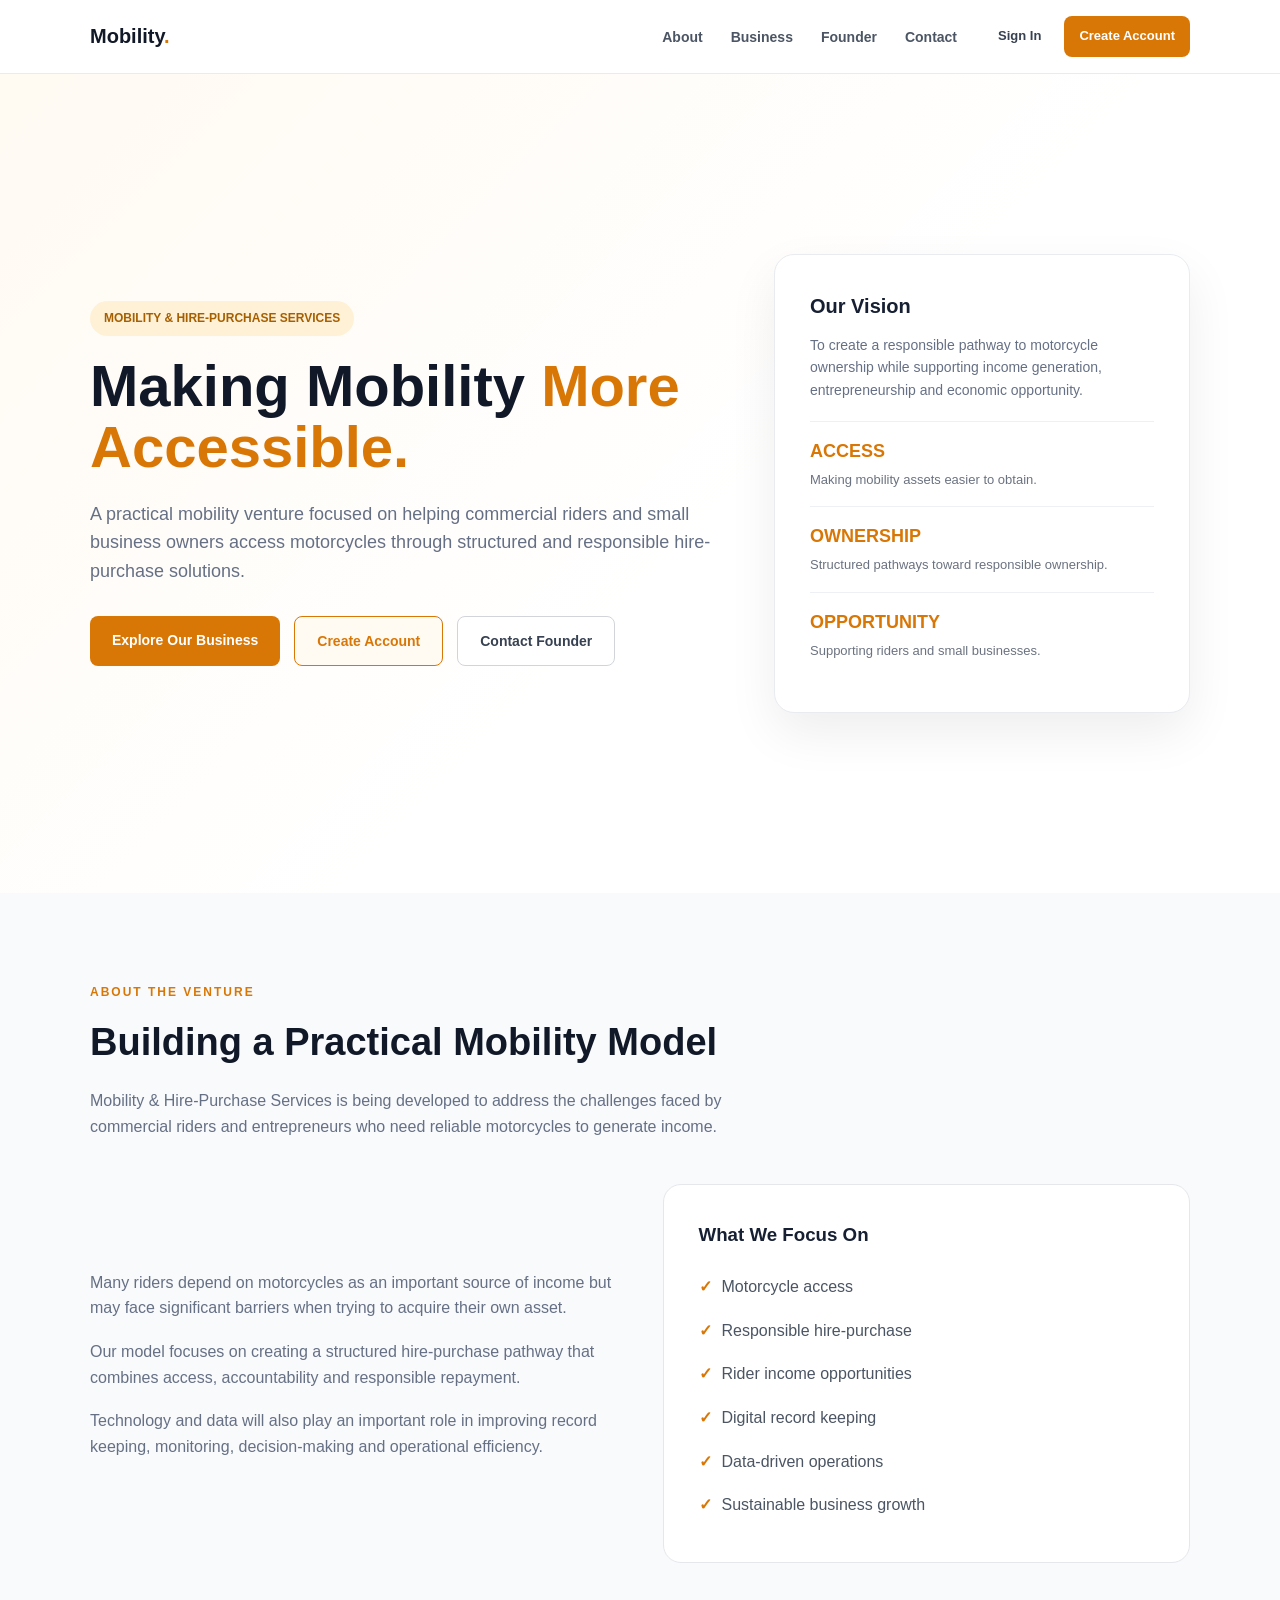
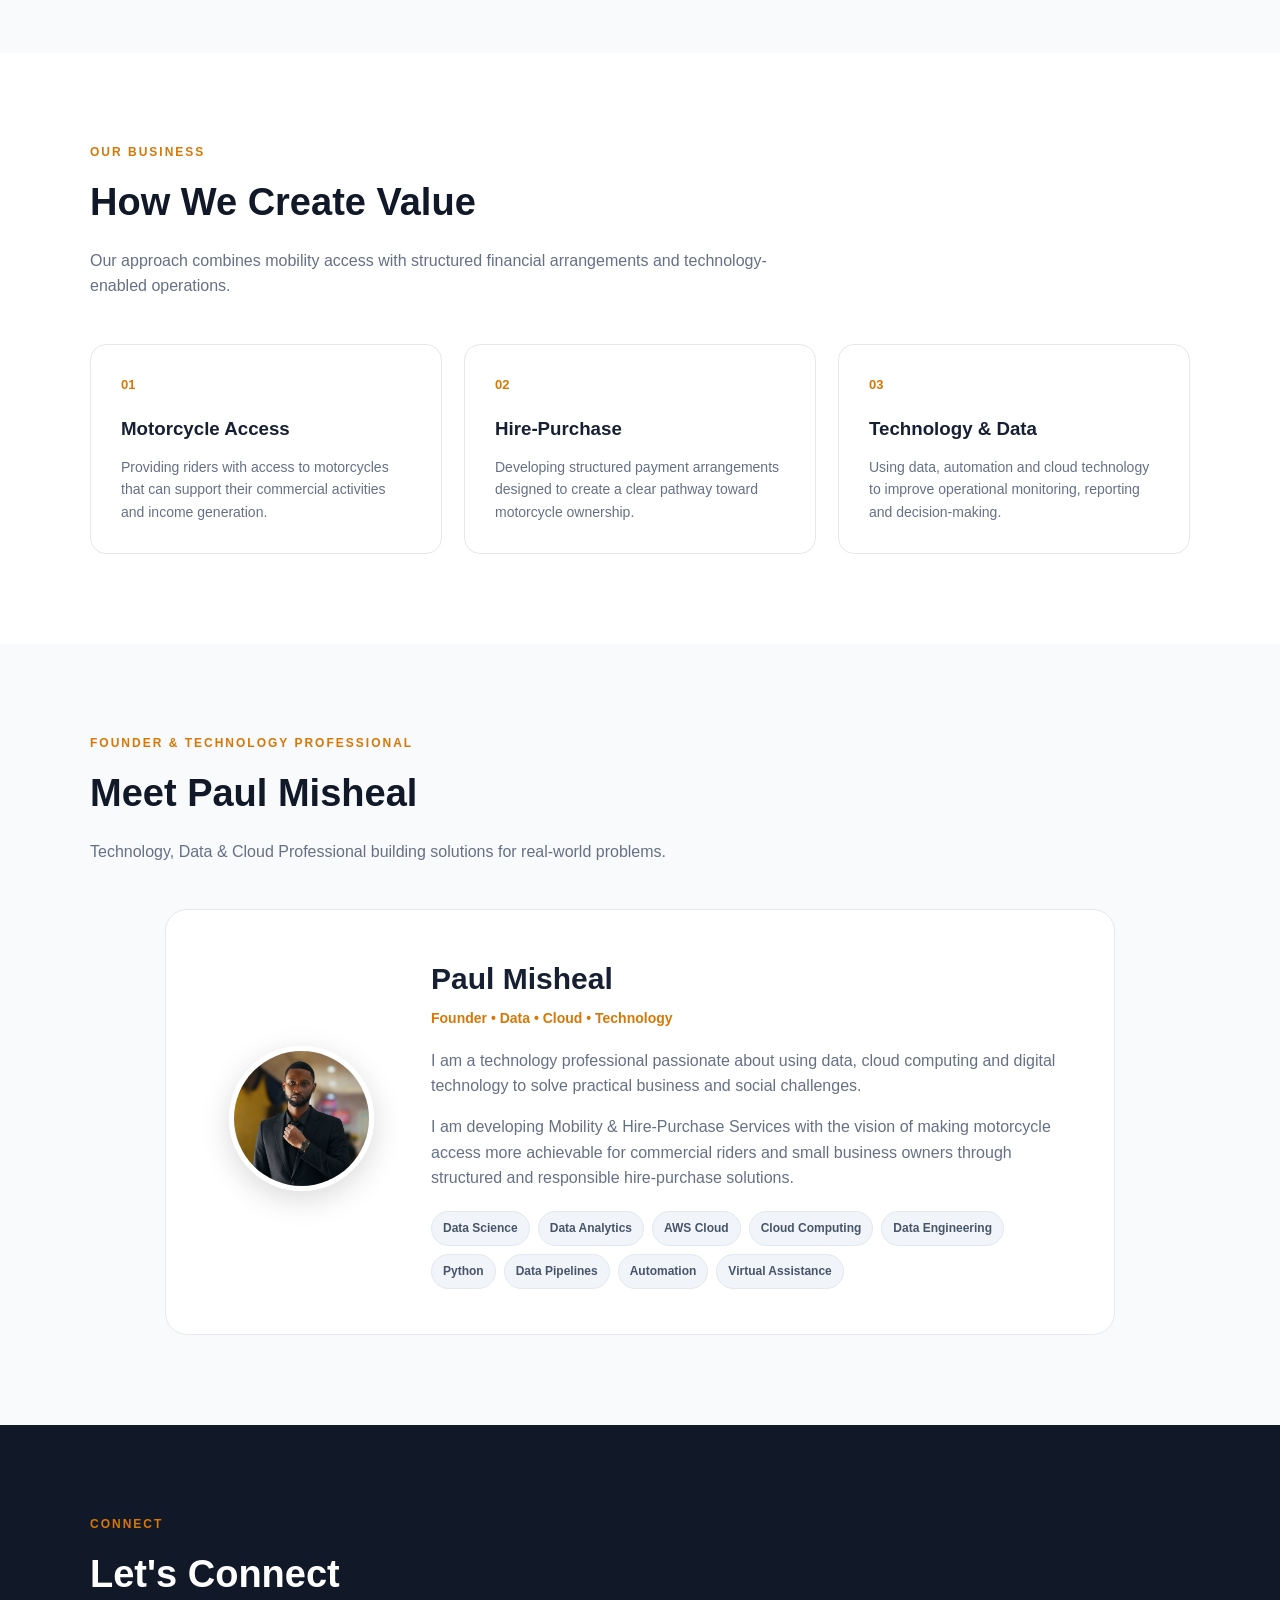
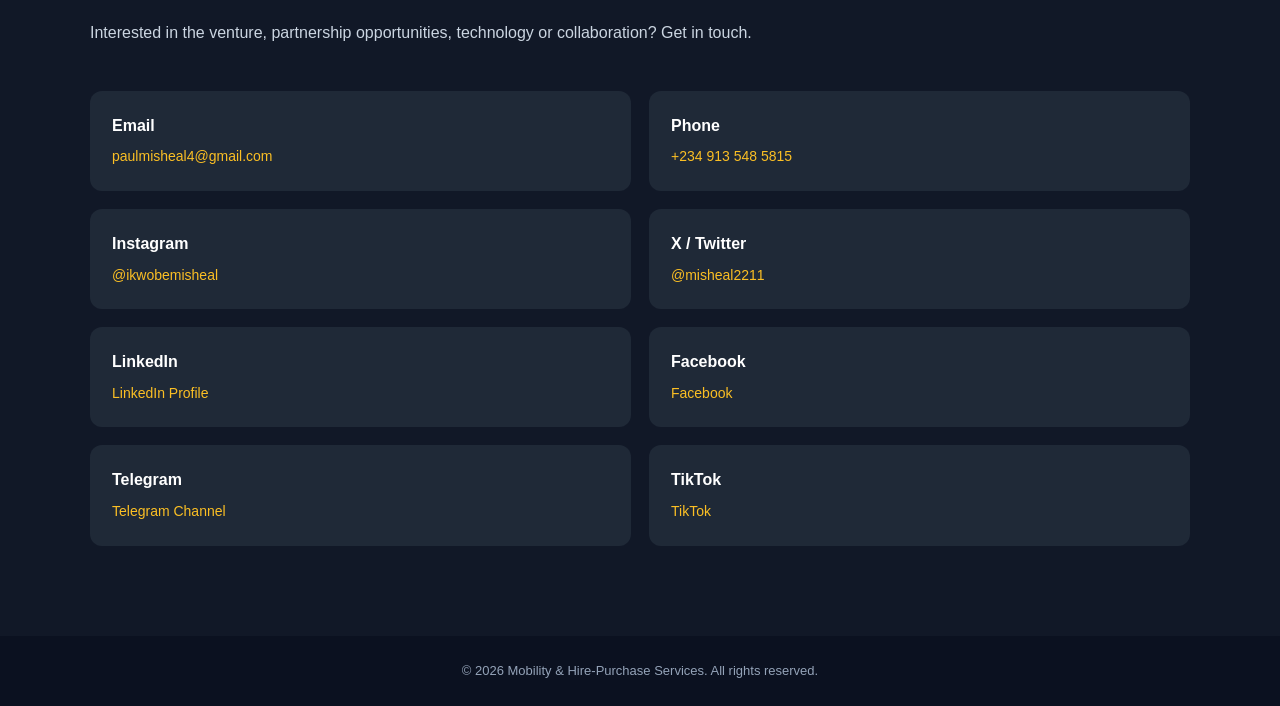
==== commit aa32b21a: "Fix HTML rendering and enable GitHub Pages Co-authored-by: Copilot <223556219+Copilot@users.noreply." ====
--- a/index.html
+++ b/index.html
@@ -5,7 +5,6 @@
     <meta charset="UTF-8">
     <meta name="viewport" content="width=device-width, initial-scale=1.0">
 
-```
 <title>Paul Misheal | Mobility & Hire-Purchase Services</title>
 
 <meta name="description"
@@ -548,13 +547,11 @@
         }
     }
 </style>
-```
 
 </head>
 
 <body>
 
-```
 <!-- ================= NAVIGATION ================= -->
 
 <nav>
@@ -1052,7 +1049,6 @@
     All rights reserved.
 
 </footer>
-```
 
 </body>
 </html>
